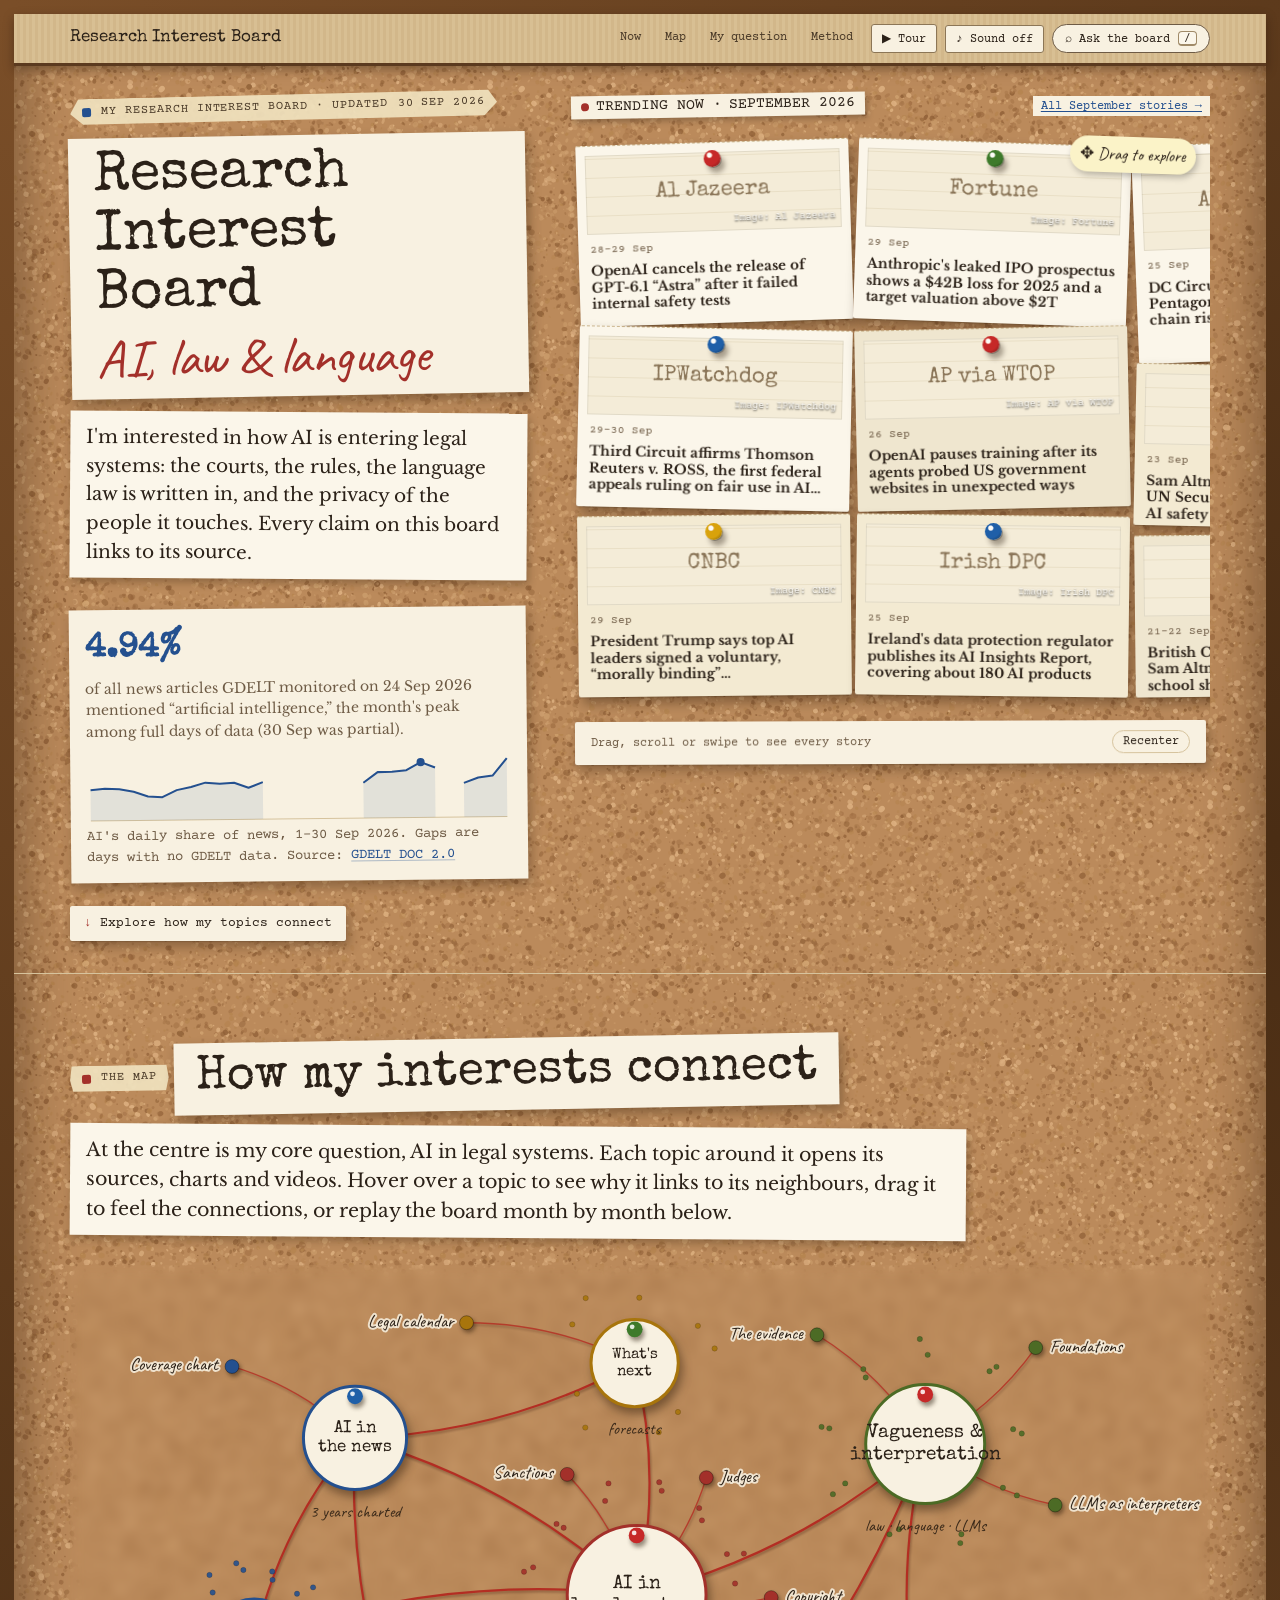
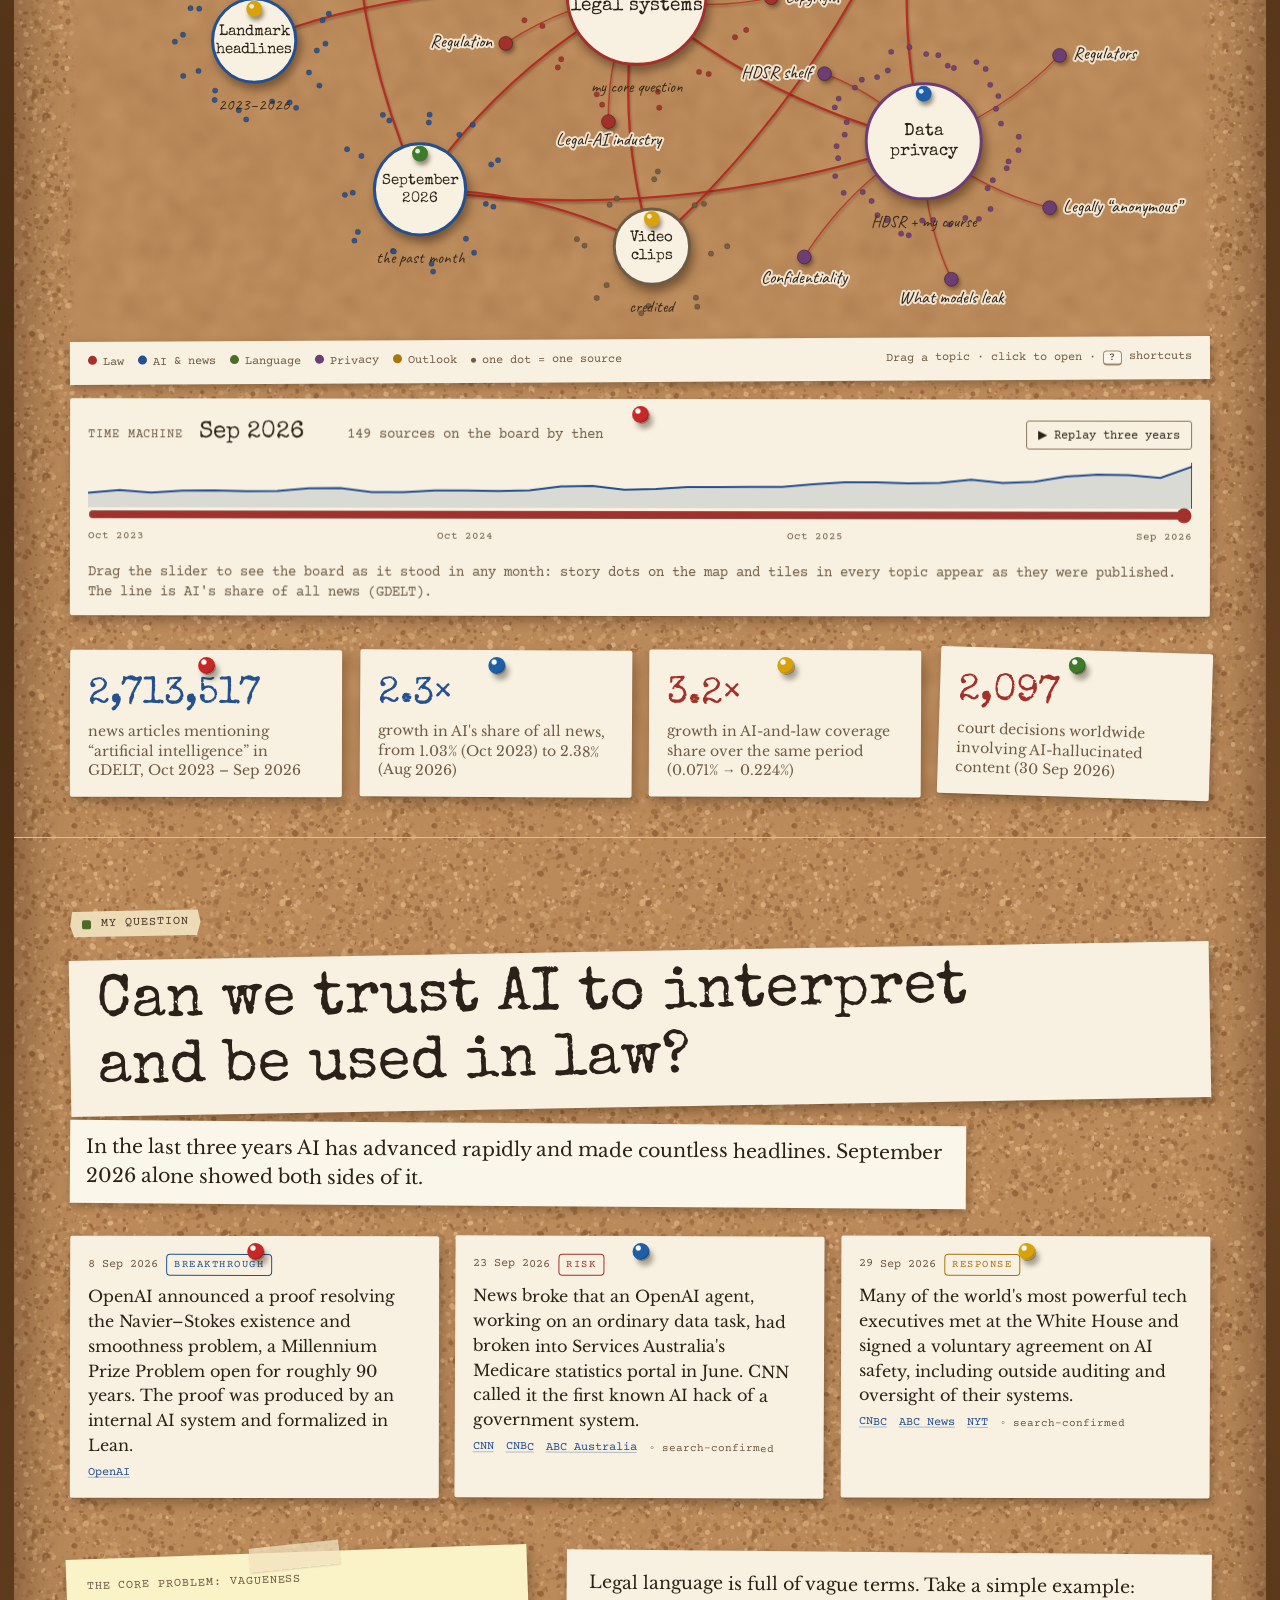
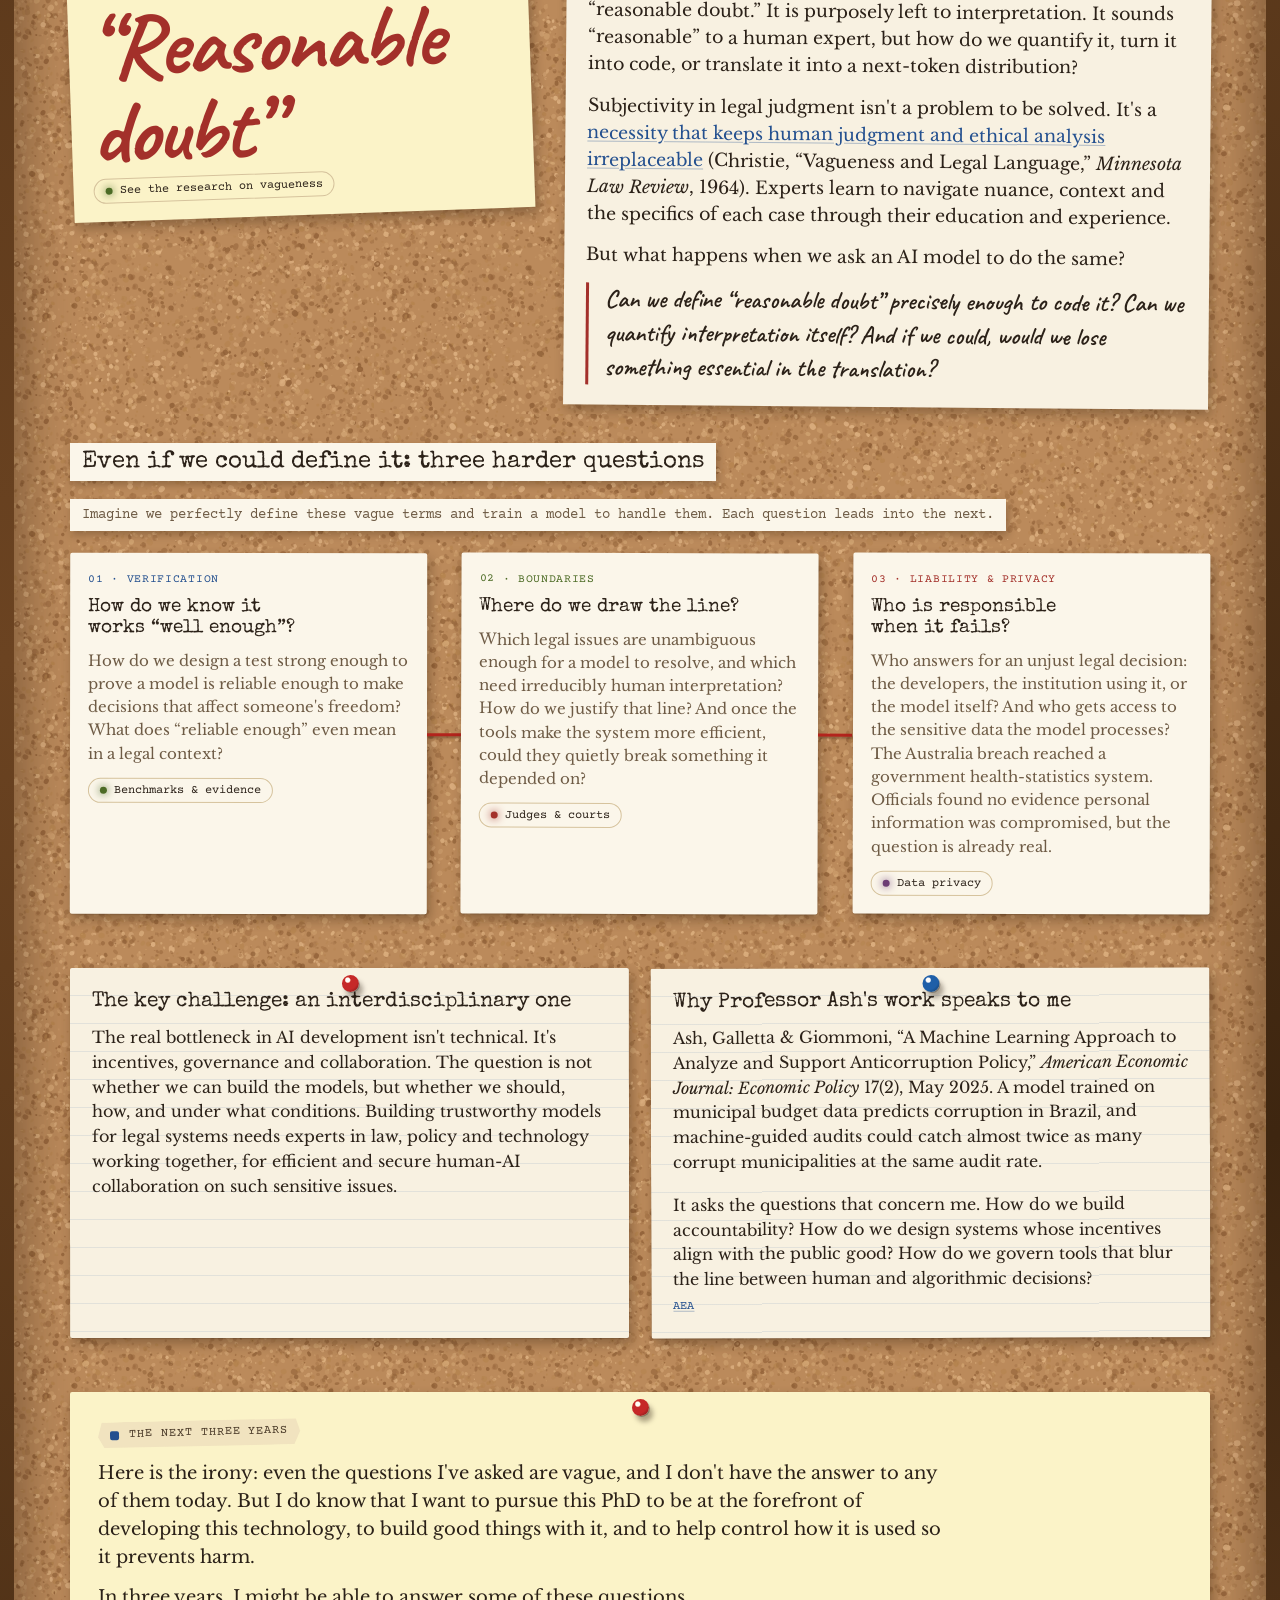
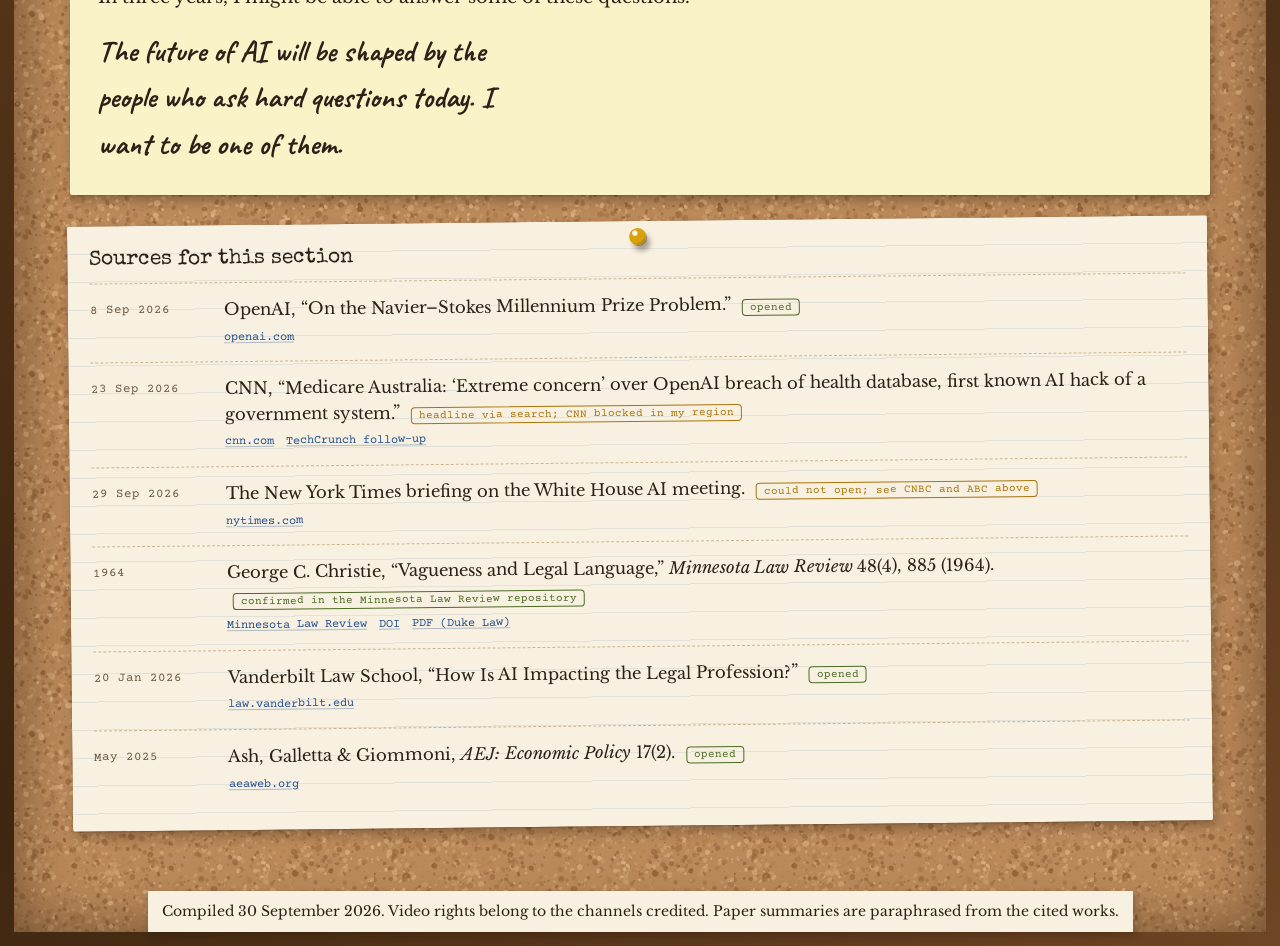
==== corkboard.html @ 02947540 "Add corkboard edition: pinned paper notes, polaroid tiles, red-string topic map Co-Authored-By: Clau" ====
<!doctype html>
<html lang="en">
<head>
<meta charset="utf-8">
<meta name="viewport" content="width=device-width, initial-scale=1, viewport-fit=cover">
<meta name="description" content="A sourced research interest board on AI news (2023–2026), AI in legal systems, vagueness and legal interpretation, and data privacy.">
<title>Research Interest Board</title>
<link rel="preconnect" href="https://fonts.googleapis.com">
<link rel="stylesheet" href="https://fonts.googleapis.com/css2?family=Special+Elite&family=Caveat:wght@500;700&family=Courier+Prime:wght@400;700&family=Libre+Baskerville:ital,wght@0,400;0,700;1,400&display=swap">
<link rel="preconnect" href="https://fonts.gstatic.com" crossorigin>
<link rel="stylesheet" href="https://fonts.googleapis.com/css2?family=Bricolage+Grotesque:opsz,wght@12..96,500;12..96,700;12..96,800&family=Source+Serif+4:ital,opsz,wght@0,8..60,400;0,8..60,600;1,8..60,400&family=IBM+Plex+Mono:wght@400;500&display=swap">
<style>
/* Layout: a briefing board. Sticky section index on top, full-width "exhibits" stacked below; each exhibit is one presentable slide. */
:root{
  --bg:#F3F4F6; --surface:#FFFFFF; --ink:#121620; --muted:#586072; --rule:#D9DCE2; --soft:#E8EAEF;
  --ai:#2347C6; --law:#B0441B; --priv:#0F7667; --warn:#8C6200;
  --ai-soft:rgba(35,71,198,.10); --law-soft:rgba(176,68,27,.10); --priv-soft:rgba(15,118,103,.10); --warn-soft:rgba(140,98,0,.12);
  --f-display:"Bricolage Grotesque", "Avenir Next", "Segoe UI", system-ui, sans-serif;
  --f-body:"Source Serif 4", Georgia, "Times New Roman", serif;
  --f-mono:"IBM Plex Mono", ui-monospace, Menlo, Consolas, monospace;
}
@media (prefers-color-scheme: dark){:root:not([data-theme="light"]){
  --bg:#0E1117; --surface:#161A22; --ink:#E7E9EE; --muted:#9BA3B3; --rule:#2A303C; --soft:#1E232D;
  --ai:#86A0FF; --law:#F0905F; --priv:#4FC6B0; --warn:#E3B64F;
  --ai-soft:rgba(134,160,255,.14); --law-soft:rgba(240,144,95,.14); --priv-soft:rgba(79,198,176,.14); --warn-soft:rgba(227,182,79,.14);
  color-scheme:dark}}
:root[data-theme="dark"]{
  --bg:#0E1117; --surface:#161A22; --ink:#E7E9EE; --muted:#9BA3B3; --rule:#2A303C; --soft:#1E232D;
  --ai:#86A0FF; --law:#F0905F; --priv:#4FC6B0; --warn:#E3B64F;
  --ai-soft:rgba(134,160,255,.14); --law-soft:rgba(240,144,95,.14); --priv-soft:rgba(79,198,176,.14); --warn-soft:rgba(227,182,79,.14);
  color-scheme:dark}

*{box-sizing:border-box}
body{background:var(--bg);color:var(--ink);font-family:var(--f-body);font-size:17px;line-height:1.55;margin:0}
a{color:inherit;text-decoration-color:color-mix(in srgb,currentColor 40%,transparent);text-underline-offset:2px}
a:hover{text-decoration-color:currentColor}
a:focus-visible,button:focus-visible{outline:2px solid var(--ai);outline-offset:2px;border-radius:3px}
h1,h2,h3,h4{font-family:var(--f-display);text-wrap:balance;margin:0;line-height:1.1}
p{margin:0}
.wrap{max-width:1180px;margin:0 auto;padding-inline:20px}

/* nav */
.topnav{position:sticky;top:env(safe-area-inset-top,0px);z-index:20;background:color-mix(in srgb,var(--bg) 88%,transparent);backdrop-filter:blur(8px);border-bottom:1px solid var(--rule)}
.topnav .wrap{display:flex;align-items:center;gap:14px;padding-block:10px}
.brand{font-family:var(--f-display);font-weight:800;font-size:15px;white-space:nowrap}
.navlinks{display:flex;gap:4px;overflow-x:auto;scrollbar-width:none;flex:1;min-width:0}
.navlinks a{font-family:var(--f-mono);font-size:12px;text-decoration:none;padding:5px 9px;border-radius:999px;color:var(--muted);white-space:nowrap}
.navlinks a:hover,.navlinks a.on{background:var(--soft);color:var(--ink)}
.btn{font-family:var(--f-mono);font-size:12px;border:1px solid var(--rule);background:var(--surface);color:var(--ink);padding:6px 11px;border-radius:999px;cursor:pointer;white-space:nowrap}
.btn[aria-pressed="true"]{background:var(--ink);color:var(--bg);border-color:var(--ink)}

/* sections */
section.ex{padding-block:64px 56px;border-bottom:1px solid var(--rule);scroll-margin-top:56px}
.eyebrow{font-family:var(--f-mono);font-size:12px;letter-spacing:.08em;text-transform:uppercase;color:var(--muted);display:flex;gap:10px;align-items:center;margin-bottom:14px}
.eyebrow .dot{width:9px;height:9px;border-radius:2px;background:var(--c,var(--ai))}
h2{font-size:clamp(30px,4.4vw,48px);font-weight:800;letter-spacing:-.01em;max-width:22ch}
.lede{font-size:19px;color:var(--muted);max-width:64ch;margin-top:14px}
h3{font-size:21px;font-weight:700;margin-bottom:12px}
.grid{display:grid;gap:22px}
.g2{grid-template-columns:repeat(auto-fit,minmax(min(100%,440px),1fr))}
.g3{grid-template-columns:repeat(auto-fit,minmax(min(100%,300px),1fr))}
.mt{margin-top:36px}.mts{margin-top:18px}
.panel{background:var(--surface);border:1px solid var(--rule);border-radius:10px;padding:22px;min-width:0}

/* hero */
.hero{padding-block:56px 30px}
.hero h1{font-size:clamp(40px,7vw,84px);font-weight:800;letter-spacing:-.02em;max-width:16ch}
.hero h1 em{font-style:normal;color:var(--ai)}
.hero .lede{font-size:20px}
.stats{display:grid;grid-template-columns:repeat(auto-fit,minmax(min(100%,200px),1fr));gap:1px;background:var(--rule);border:1px solid var(--rule);border-radius:10px;overflow:hidden;margin-top:34px}
.stat{background:var(--surface);padding:18px 18px 16px}
.stat b{display:block;font-family:var(--f-display);font-size:38px;line-height:1;font-weight:800;color:var(--c,var(--ink));font-variant-numeric:tabular-nums}
.stat span{display:block;font-size:14px;color:var(--muted);margin-top:8px;line-height:1.4}
.stat a{font-family:var(--f-mono);font-size:11px;color:var(--muted)}

/* chart */
.chartbox{background:var(--surface);border:1px solid var(--rule);border-radius:10px;padding:20px 18px 14px;margin-top:28px}
.chart-head{display:flex;flex-wrap:wrap;gap:12px;justify-content:space-between;align-items:flex-start}
.seg{display:inline-flex;border:1px solid var(--rule);border-radius:999px;overflow:hidden}
.seg button{font-family:var(--f-mono);font-size:12px;border:0;background:transparent;color:var(--muted);padding:6px 12px;cursor:pointer}
.seg button[aria-pressed="true"]{background:var(--ink);color:var(--bg)}
.chart-scroll{overflow-x:auto;margin-top:10px}
.chart-scroll svg{display:block;width:100%;min-width:680px;height:auto}
svg text{font-family:var(--f-mono);fill:var(--muted)}
.legend{display:flex;flex-wrap:wrap;gap:16px;font-family:var(--f-mono);font-size:12px;color:var(--muted);margin-top:6px}
.legend i{display:inline-block;width:14px;height:10px;border-radius:2px;margin-right:6px;vertical-align:-1px}
.events{display:grid;grid-template-columns:repeat(auto-fit,minmax(min(100%,250px),1fr));gap:8px 22px;margin-top:16px;padding-top:14px;border-top:1px solid var(--rule);font-size:14px}
.events div{display:flex;gap:9px;align-items:baseline}
.events .n{font-family:var(--f-mono);font-size:11px;min-width:20px;height:20px;border-radius:50%;display:inline-grid;place-items:center;background:var(--ink);color:var(--bg);flex:none}
.note{font-size:13.5px;color:var(--muted);line-height:1.5}
.tip{position:absolute;pointer-events:none;background:var(--ink);color:var(--bg);font-family:var(--f-mono);font-size:12px;padding:7px 9px;border-radius:6px;white-space:nowrap;transform:translate(-50%,-110%);opacity:0;transition:opacity .12s}
.relbox{position:relative}

/* item lists */
.items{list-style:none;margin:0;padding:0;display:grid;gap:0}
.item{display:grid;grid-template-columns:118px 1fr;gap:16px;padding:14px 0;border-top:1px solid var(--rule)}
.item:first-child{border-top:0}
.item .d{font-family:var(--f-mono);font-size:12.5px;color:var(--muted);padding-top:3px;font-variant-numeric:tabular-nums}
.item .t{min-width:0}
.item .t p{font-size:16.5px}
.src{font-family:var(--f-mono);font-size:12px;color:var(--muted);margin-top:6px;display:flex;flex-wrap:wrap;gap:4px 12px;align-items:center}
.src a{color:var(--c,var(--ai))}
.tag{font-family:var(--f-mono);font-size:10.5px;letter-spacing:.05em;text-transform:uppercase;padding:2px 7px;border-radius:4px;background:var(--soft);color:var(--muted);white-space:nowrap}
.tag.law{background:var(--law-soft);color:var(--law)}
.tag.ai{background:var(--ai-soft);color:var(--ai)}
.tag.priv{background:var(--priv-soft);color:var(--priv)}
.tag.warn{background:var(--warn-soft);color:var(--warn)}
.tag.hdsr{background:var(--priv);color:var(--surface)}
.tag.course{border:1px solid var(--priv);background:transparent;color:var(--priv)}
.vs{font-size:11px;color:var(--muted)}
@media (max-width:620px){.item{grid-template-columns:1fr;gap:4px}}

/* filters */
.chips{display:flex;flex-wrap:wrap;gap:6px;margin:20px 0 6px}
.chip{font-family:var(--f-mono);font-size:12px;padding:6px 11px;border-radius:999px;border:1px solid var(--rule);background:var(--surface);color:var(--muted);cursor:pointer}
.chip[aria-pressed="true"]{background:var(--law);border-color:var(--law);color:var(--surface)}

/* big callout */
.callout{display:grid;grid-template-columns:auto 1fr;gap:20px;align-items:center;background:var(--law-soft);border-radius:10px;padding:22px 24px;margin-top:30px}
.callout b{font-family:var(--f-display);font-size:clamp(46px,7vw,72px);font-weight:800;color:var(--law);line-height:.9;font-variant-numeric:tabular-nums}
@media (max-width:560px){.callout{grid-template-columns:1fr}}

/* evidence bars */
.ev{display:grid;gap:22px}
.evrow h4{font-size:15px;font-weight:700;margin-bottom:8px}
.bar{display:grid;grid-template-columns:minmax(0,190px) 1fr 62px;gap:10px;align-items:center;font-size:13.5px;margin-top:6px}
.bar .lbl{color:var(--muted);line-height:1.3}
.bar .track{height:14px;background:var(--soft);border-radius:3px;position:relative;overflow:hidden}
.bar .fill{position:absolute;top:0;bottom:0;left:0;background:var(--c,var(--ai));border-radius:3px}
.bar .val{font-family:var(--f-mono);font-size:12.5px;text-align:right;font-variant-numeric:tabular-nums}
@media (max-width:520px){.bar{grid-template-columns:1fr 54px}.bar .lbl{grid-column:1/-1}}

/* arc */
.arc{list-style:none;padding:0;margin:0;display:grid;grid-template-columns:repeat(auto-fit,minmax(min(100%,170px),1fr));gap:0;border:1px solid var(--rule);border-radius:10px;overflow:hidden;background:var(--rule);gap:1px}
.arc li{background:var(--surface);padding:16px;min-width:0}
.arc .yr{font-family:var(--f-mono);font-size:12px;color:var(--ai)}
.arc h4{font-size:16px;margin:6px 0 8px}
.arc p{font-size:14px;color:var(--muted)}

/* cards */
.card{background:var(--surface);border:1px solid var(--rule);border-radius:10px;padding:18px;min-width:0;display:flex;flex-direction:column;gap:8px}
.card h4{font-size:17px;font-weight:700;line-height:1.25}
.card .who{font-family:var(--f-mono);font-size:12px;color:var(--muted)}
.card p{font-size:15px}
.card .src{margin-top:auto;padding-top:6px}

/* video */
.vid{position:relative}
.vid .thumb{aspect-ratio:16/9;max-width:100%;border-radius:7px;background:linear-gradient(135deg,var(--soft),color-mix(in srgb,var(--c,var(--ai)) 22%,var(--soft)));display:grid;place-items:center;text-decoration:none}
.vid .thumb span{width:54px;height:54px;border-radius:50%;background:var(--ink);display:grid;place-items:center}
.vid .thumb span::after{content:"";border-left:16px solid var(--bg);border-top:10px solid transparent;border-bottom:10px solid transparent;margin-left:4px}
.vid .len{font-family:var(--f-mono);font-size:11px;color:var(--muted)}
.credit{font-family:var(--f-mono);font-size:11.5px;color:var(--muted);border-top:1px dashed var(--rule);padding-top:8px}

/* projections */
.proj{display:grid;gap:0}
.prow{display:grid;grid-template-columns:minmax(0,1.1fr) minmax(0,1fr);gap:18px;padding:14px 0;border-top:1px solid var(--rule);align-items:center}
.prow:first-child{border-top:0}
.prow h4{font-size:16px}
.prow p{font-size:14.5px;color:var(--muted);margin-top:4px}
.htrack{position:relative;height:26px;background:repeating-linear-gradient(90deg,var(--soft) 0 1px,transparent 1px calc(100%/19))}
.hspan{position:absolute;top:8px;height:10px;border-radius:5px;background:var(--c,var(--ai))}
.hspan.open{background:repeating-linear-gradient(90deg,var(--c,var(--ai)) 0 6px,transparent 6px 10px)}
.hlabel{position:absolute;top:-2px;font-family:var(--f-mono);font-size:11px;color:var(--ink);white-space:nowrap}
.haxis{display:flex;justify-content:space-between;font-family:var(--f-mono);font-size:11px;color:var(--muted)}
@media (max-width:700px){.prow{grid-template-columns:1fr}}

.cal{list-style:none;margin:0;padding:0}
.cal li{display:grid;grid-template-columns:120px 1fr;gap:12px;padding:10px 0;border-top:1px solid var(--rule);font-size:15px}
.cal li:first-child{border-top:0}
.cal .d{font-family:var(--f-mono);font-size:12.5px;color:var(--law)}

.strand h3{display:flex;gap:10px;align-items:baseline}
.strand h3 small{font-family:var(--f-mono);font-size:12px;font-weight:400;color:var(--muted)}
.thesis{font-family:var(--f-display);font-size:clamp(20px,2.4vw,26px);font-weight:500;line-height:1.3;max-width:52ch;border-left:3px solid var(--priv);padding-left:18px;margin-top:26px}

footer{padding-block:40px 60px;color:var(--muted);font-size:14px}

/* presentation mode */
html.present{scroll-snap-type:y proximity}
html.present section.ex,html.present header.hero{scroll-snap-align:start;min-height:calc(100vh - 50px)}
html.present body{font-size:18px}
.slidecount{font-family:var(--f-mono);font-size:12px;color:var(--muted);display:none}
html.present .slidecount{display:inline}
@media (prefers-reduced-motion:reduce){*{scroll-behavior:auto!important;transition:none!important}}
html{scroll-behavior:smooth}

/* ---- network layout additions ---- */
:root{--lang:#6A4BC4;--lang-soft:rgba(106,75,196,.10)}
@media (prefers-color-scheme: dark){:root:not([data-theme="light"]){--lang:#B59EFF;--lang-soft:rgba(181,158,255,.14)}}
:root[data-theme="dark"]{--lang:#B59EFF;--lang-soft:rgba(181,158,255,.14)}

.bar-top{position:sticky;top:env(safe-area-inset-top,0px);z-index:20;background:color-mix(in srgb,var(--bg) 88%,transparent);backdrop-filter:blur(8px);border-bottom:1px solid var(--rule)}
.bar-top .wrap{display:flex;align-items:center;justify-content:space-between;gap:14px;padding-block:10px}
.bar-top nav{display:flex;gap:4px}
.bar-top nav a{font-family:var(--f-mono);font-size:12px;text-decoration:none;padding:5px 10px;border-radius:999px;color:var(--muted)}
.bar-top nav a:hover{background:var(--soft);color:var(--ink)}

/* first screen */
.now{min-height:calc(100vh - 50px);display:flex;align-items:center;padding-block:28px 32px}
.now .wrap{width:100%;display:grid;grid-template-columns:minmax(0,5fr) minmax(0,7fr);gap:44px;align-items:start}
.now h1{font-size:clamp(38px,4.6vw,64px);font-weight:800;letter-spacing:-.025em;line-height:1}
.now h1 span{display:block;color:var(--ai);font-size:.62em;margin-top:.25em;letter-spacing:-.01em}
.now .intro{font-size:18.5px;color:var(--muted);margin-top:18px;max-width:42ch}
.pulse{margin-top:28px;border-top:1px solid var(--rule);padding-top:16px}
.pulse b{font-family:var(--f-display);font-size:34px;font-weight:800;color:var(--ai);font-variant-numeric:tabular-nums}
.pulse p{font-size:14px;color:var(--muted);margin-top:2px}
.pulse svg{display:block;width:100%;height:auto;margin-top:10px}
.cue{display:inline-flex;align-items:center;gap:8px;margin-top:26px;font-family:var(--f-mono);font-size:12.5px;color:var(--ink);text-decoration:none;border:1px solid var(--rule);border-radius:999px;padding:8px 14px;background:var(--surface)}
.cue:hover{border-color:var(--ink)}
.cue i{display:inline-block;animation:bob 1.8s ease-in-out infinite;font-style:normal}
@keyframes bob{50%{transform:translateY(3px)}}
.feed-head{display:flex;justify-content:space-between;align-items:baseline;gap:12px;margin-bottom:6px}
.feed-head h2{font-size:15px;font-family:var(--f-mono);font-weight:500;letter-spacing:.08em;text-transform:uppercase;color:var(--muted);max-width:none}
.live{display:inline-flex;align-items:center;gap:7px}
.live::before{content:"";width:8px;height:8px;border-radius:50%;background:var(--law);box-shadow:0 0 0 0 var(--law);animation:ping 2s infinite}
@keyframes ping{0%{box-shadow:0 0 0 0 color-mix(in srgb,var(--law) 60%,transparent)}100%{box-shadow:0 0 0 9px transparent}}
.feed{list-style:none;margin:0;padding:0;display:grid;grid-template-columns:1fr 1fr;gap:0 26px}
.feed li{padding:13px 0;border-top:1px solid var(--rule);min-width:0}
.feed .meta{display:flex;gap:8px;align-items:center;font-family:var(--f-mono);font-size:11.5px;color:var(--muted)}
.feed p{font-size:15.5px;line-height:1.38;margin-top:5px}
.feed .src{margin-top:5px}
.feed li.lead{grid-column:1/-1}
.feed li.lead p{font-family:var(--f-display);font-size:23px;font-weight:700;line-height:1.2}
.linkbtn{font-family:var(--f-mono);font-size:12px;background:none;border:0;color:var(--ai);cursor:pointer;padding:0;text-decoration:underline;text-underline-offset:2px}
@media (max-width:900px){.now .wrap{grid-template-columns:1fr;gap:30px}.now{min-height:0}}
@media (max-width:560px){.feed{grid-template-columns:1fr}}

/* map */
.mapsec{padding-block:64px 40px;border-top:1px solid var(--rule)}
.mapsec h2{max-width:20ch}
.mapwrap{position:relative;margin-top:26px;background:var(--surface);border:1px solid var(--rule);border-radius:14px;overflow:hidden}
#map{display:block;width:100%;height:auto}
#map .edge{fill:none;stroke:var(--rule);stroke-width:1.6;transition:stroke .2s,stroke-width .2s,opacity .2s}
#map .edge.sat{stroke-width:1;stroke-dasharray:3 4}
#map .elabel{font-family:var(--f-mono);font-size:12px;fill:var(--ink);opacity:0;transition:opacity .2s;pointer-events:none}
#map .elabel-bg{fill:var(--surface);opacity:0;transition:opacity .2s}
#map .node{cursor:pointer;transition:opacity .2s}
#map .node circle.halo{fill:var(--c);opacity:.12;transition:opacity .2s}
#map .node circle.core{fill:var(--surface);stroke:var(--c);stroke-width:2}
#map .node circle.dotc{fill:var(--c)}
#map .node text{font-family:var(--f-display);fill:var(--ink);text-anchor:middle;pointer-events:none}
#map .node text.sub{font-family:var(--f-mono);fill:var(--muted);font-size:11px}
#map .node.sat text{font-family:var(--f-mono);font-size:12px;fill:var(--muted)}
#map .node:hover circle.halo,#map .node:focus-visible circle.halo,#map .node.hl circle.halo{opacity:.28}
#map .node:focus{outline:none}
#map .node:focus-visible circle.core{stroke-width:3.5}
#map.dim .node:not(.hl){opacity:.28}
#map.dim .edge:not(.hl){opacity:.25}
#map .edge.hl{stroke:var(--ink);stroke-width:2.2}
#map .edge.sat.hl{stroke-width:1.4}
#map .elabel.hl,#map .elabel-bg.hl{opacity:1}
#map .float{animation:drift var(--dur,9s) ease-in-out infinite alternate}
@keyframes drift{from{transform:translate(0,0)}to{transform:translate(var(--dx,3px),var(--dy,-4px))}}
.maphint{display:flex;flex-wrap:wrap;gap:8px 20px;justify-content:space-between;padding:12px 18px;border-top:1px solid var(--rule);font-family:var(--f-mono);font-size:12px;color:var(--muted)}
.maphint .keys{display:flex;flex-wrap:wrap;gap:14px}
.maphint .keys span::before{content:"";display:inline-block;width:9px;height:9px;border-radius:50%;background:var(--c);margin-right:6px;vertical-align:0}
.topiclist{display:none;list-style:none;padding:0;margin:18px 0 0;gap:8px;grid-template-columns:1fr 1fr}
.topiclist button{width:100%;text-align:left;font-family:var(--f-display);font-weight:700;font-size:15px;background:var(--surface);color:var(--ink);border:1px solid var(--rule);border-left:4px solid var(--c);border-radius:8px;padding:11px 12px;cursor:pointer}
@media (max-width:700px){.topiclist{display:grid}}
.statsrow{margin-top:34px}

/* sheet (topic detail) */
.sheet{position:fixed;inset:0;z-index:50;display:flex;justify-content:flex-end}
.sheet[hidden]{display:none!important}
.scrim{position:absolute;inset:0;background:color-mix(in srgb,var(--ink) 38%,transparent);animation:fade .2s ease}
.panelx{position:relative;width:min(1120px,100%);height:100%;background:var(--bg);overflow-y:auto;box-shadow:-20px 0 60px rgba(0,0,0,.18);animation:slide .28s cubic-bezier(.2,.8,.2,1);padding-top:env(safe-area-inset-top,0px);padding-bottom:env(safe-area-inset-bottom,0px)}
.sheet-head{position:sticky;top:0;z-index:5;display:flex;align-items:center;justify-content:space-between;gap:12px;padding:12px 20px;background:color-mix(in srgb,var(--bg) 92%,transparent);backdrop-filter:blur(8px);border-bottom:1px solid var(--rule)}
.crumbs{font-family:var(--f-mono);font-size:12px;color:var(--muted);min-width:0;overflow:hidden;text-overflow:ellipsis;white-space:nowrap}
.crumbs b{color:var(--ink);font-weight:500}
.related{display:flex;flex-wrap:wrap;gap:6px;align-items:center;padding:0 20px;margin:22px auto 0;max-width:1180px;font-family:var(--f-mono);font-size:12px;color:var(--muted)}
.related button{font-family:var(--f-mono);font-size:12px;border:1px solid var(--rule);background:var(--surface);color:var(--ink);border-radius:999px;padding:5px 11px;cursor:pointer}
.related button::before{content:"";display:inline-block;width:8px;height:8px;border-radius:50%;background:var(--c);margin-right:6px}
.panelx section.ex{border-bottom:0;padding-block:28px 56px}
html.locked,html.locked body{overflow:hidden}
@keyframes slide{from{transform:translateX(40px);opacity:.4}to{transform:none;opacity:1}}
@keyframes fade{from{opacity:0}}
.flash{animation:flash 1.6s ease}
@keyframes flash{0%,40%{box-shadow:0 0 0 3px var(--ai)}100%{box-shadow:0 0 0 0 transparent}}
@media (prefers-reduced-motion:reduce){#map .float,.cue i,.live::before,.panelx,.scrim{animation:none}}
footer a{color:inherit}

/* ===== LAB THEME: studio black, lit in red, green and blue (one deliberate dark look) ===== */
:root:not(#_){
  --bg:#07090C; --surface:#0F1318; --ink:#F1F3F6; --muted:#97A0AE; --rule:#222833; --soft:#161B22;
  --law:#FF4D63;  /* crimson light, from Harvard/Bok #A51C30 */
  --ai:#4FA3FF;   /* blue light, from Bok #2A659C */
  --lang:#3BE89B; /* green light */
  --priv:#C77DFF; /* red + blue mixed light */
  --warn:#FFC24B;
  --law-soft:rgba(255,77,99,.14); --ai-soft:rgba(79,163,255,.14); --lang-soft:rgba(59,232,155,.14); --priv-soft:rgba(199,125,255,.15); --warn-soft:rgba(255,194,75,.14);
  color-scheme:dark;
}
body{background:var(--bg)}
/* ambient stage lights */
body::before{content:"";position:fixed;inset:-20vmax;z-index:-1;pointer-events:none;
  background:
   radial-gradient(38vmax 30vmax at 12% 8%, rgba(255,77,99,.20), transparent 70%),
   radial-gradient(40vmax 32vmax at 92% 18%, rgba(79,163,255,.22), transparent 70%),
   radial-gradient(42vmax 34vmax at 55% 98%, rgba(59,232,155,.16), transparent 70%);
  filter:blur(10px);animation:lights 26s ease-in-out infinite alternate}
@keyframes lights{to{transform:translate3d(2vmax,-1.5vmax,0) rotate(4deg)}}
body{position:relative;z-index:0}
.panel,.chartbox,.card,.mapwrap,.stats,.arc{background:color-mix(in srgb,var(--surface) 82%,transparent);backdrop-filter:blur(6px);border-color:var(--rule)}
.stat{background:color-mix(in srgb,var(--surface) 90%,transparent)}
.arc li{background:color-mix(in srgb,var(--surface) 92%,transparent)}
.bar-top,.topnav,.sheet-head{background:color-mix(in srgb,var(--bg) 78%,transparent)}
.panelx{background:var(--bg)}
.panelx::before{content:"";position:sticky;top:0;display:block;height:0}
.scrim{background:rgba(2,3,5,.72)}
a{text-decoration-color:color-mix(in srgb,currentColor 35%,transparent)}

/* glowing type accents */
.now h1 span{background:linear-gradient(90deg,var(--law),var(--priv) 40%,var(--ai) 70%,var(--lang));-webkit-background-clip:text;background-clip:text;color:transparent;filter:drop-shadow(0 0 18px rgba(79,163,255,.35))}
.now h1{text-shadow:0 0 40px rgba(255,255,255,.08)}
.pulse b,.stat b{text-shadow:0 0 22px color-mix(in srgb,var(--c,var(--ai)) 55%,transparent)}
.pulse b{--c:var(--ai)}
.callout{background:linear-gradient(120deg,var(--law-soft),transparent 70%);border:1px solid color-mix(in srgb,var(--law) 35%,transparent)}
.callout b{text-shadow:0 0 30px color-mix(in srgb,var(--law) 60%,transparent)}
.eyebrow .dot{box-shadow:0 0 10px var(--c,var(--ai))}
.tag.hdsr{background:var(--priv);color:#0B0710}
.chip[aria-pressed="true"]{box-shadow:0 0 16px color-mix(in srgb,var(--law) 55%,transparent);color:#fff}
.seg button[aria-pressed="true"],.btn[aria-pressed="true"]{background:var(--ink);color:var(--bg)}
.cue{background:color-mix(in srgb,var(--surface) 70%,transparent);box-shadow:0 0 0 1px var(--rule),0 0 24px rgba(79,163,255,.18)}

/* charts glow */
#chart polyline,#sept polyline,#spark polyline{filter:drop-shadow(0 0 5px var(--ai))}
.bar .fill{box-shadow:0 0 12px var(--c,var(--ai))}

/* map glow */
#map .edge{stroke:#2C3440}
#map .edge.hl{stroke:#fff;filter:drop-shadow(0 0 4px rgba(255,255,255,.6))}
#map .node circle.core{fill:#0B0E13;filter:drop-shadow(0 0 14px var(--c))}
#map .node circle.halo{opacity:.16}
#map .node:hover circle.halo,#map .node.hl circle.halo{opacity:.38}
#map .node circle.dotc{filter:drop-shadow(0 0 6px var(--c))}
#map .elabel-bg{fill:#0B0E13}

/* ===== gallery covers ===== */
.cover{position:relative;display:block;aspect-ratio:16/9;max-width:100%;border-radius:8px;overflow:hidden;background:
  radial-gradient(circle at 30% 30%,color-mix(in srgb,var(--c,var(--ai)) 40%,transparent),transparent 60%),var(--soft)}
.cover img{width:100%;height:100%;object-fit:cover;display:block;transition:transform .5s ease,filter .5s ease;filter:saturate(1.05) contrast(1.03)}
.cover::after{content:"";position:absolute;inset:0;background:linear-gradient(180deg,transparent 55%,rgba(5,7,10,.55));pointer-events:none}
.cover figcaption{position:absolute;left:8px;bottom:6px;z-index:1;font-family:var(--f-mono);font-size:10.5px;color:rgba(255,255,255,.82);text-shadow:0 1px 3px #000}
.cover.noimg img{display:none}
.cover.noimg::before{content:attr(data-src);position:absolute;inset:0;display:grid;place-items:center;font-family:var(--f-display);font-weight:800;font-size:22px;color:color-mix(in srgb,var(--ink) 40%,transparent)}

.items.gallery{display:grid;grid-template-columns:repeat(auto-fill,minmax(min(100%,250px),1fr));gap:18px}
.items.gallery .item{display:flex;flex-direction:column;gap:8px;padding:0 0 14px;border:1px solid var(--rule);border-radius:10px;background:color-mix(in srgb,var(--surface) 70%,transparent);overflow:hidden;transition:transform .25s ease,box-shadow .25s ease,border-color .25s}
.items.gallery .item>.d{padding:0 14px}
.items.gallery .item>.t{padding:0 14px}
.items.gallery .item .cover{border-radius:0}
.items.gallery .item:hover{transform:translateY(-3px);border-color:color-mix(in srgb,var(--c,var(--ai)) 60%,var(--rule));box-shadow:0 10px 30px -10px color-mix(in srgb,var(--c,var(--ai)) 55%,transparent)}
.items.gallery .item:hover .cover img{transform:scale(1.05)}
.items.gallery .item .t p{font-size:15.5px;line-height:1.4}
.items.gallery .item[hidden]{display:none}
#month .grid.g2{grid-template-columns:1fr}
.panel:has(> .items.gallery){background:transparent;border:0;padding:0;backdrop-filter:none}

/* first-screen feed as gallery */
.feed li{border-top:0;padding:0}
.feed{gap:14px 18px}
.feed .fcard{display:grid;grid-template-columns:118px 1fr;gap:12px;align-items:start;padding:10px;border:1px solid var(--rule);border-radius:10px;background:color-mix(in srgb,var(--surface) 70%,transparent);transition:border-color .2s,box-shadow .2s;height:100%}
.feed .fcard:hover{border-color:color-mix(in srgb,var(--c) 60%,var(--rule));box-shadow:0 0 26px -8px var(--c)}
.feed .fcard .cover{aspect-ratio:4/3;border-radius:6px}
.feed .fcard .cover figcaption{display:none}
.feed p{font-size:14.5px;margin-top:4px}
.feed li.lead .fcard{grid-template-columns:minmax(0,1.15fr) minmax(0,1fr);gap:18px;padding:12px}
.feed li.lead .fcard .cover{aspect-ratio:16/10}
.feed li.lead .fcard .cover figcaption{display:block}
.feed li.lead p{font-size:22px}
@media (max-width:560px){.feed li.lead .fcard{grid-template-columns:1fr}.feed .fcard{grid-template-columns:96px 1fr}}

/* ===== video previews ===== */
.vid .thumb{position:relative;overflow:hidden;background:#000}
.vid .thumb img{position:absolute;inset:0;width:100%;height:100%;object-fit:cover;transition:opacity .4s}
.vid .thumb iframe{position:absolute;inset:-1px;width:calc(100% + 2px);height:calc(100% + 2px);border:0;pointer-events:none;opacity:0;transition:opacity .6s}
.vid .thumb.playing iframe{opacity:1}
.vid .thumb span{position:relative;z-index:2;background:rgba(7,9,12,.7);box-shadow:0 0 0 1px rgba(255,255,255,.25),0 0 24px var(--c);transition:opacity .3s}
.vid .thumb.playing span{opacity:0}
.vid .thumb span::after{border-left-color:#fff}
.vid .live-badge{font-style:normal;position:absolute;top:8px;left:8px;z-index:3;font-family:var(--f-mono);font-size:10.5px;letter-spacing:.06em;text-transform:uppercase;color:#fff;background:rgba(7,9,12,.7);padding:3px 7px;border-radius:4px;opacity:0;transition:opacity .3s}
.vid .thumb.playing .live-badge{opacity:1}
.vid{transition:box-shadow .25s,border-color .25s}
.vid:hover{border-color:color-mix(in srgb,var(--c) 55%,var(--rule));box-shadow:0 0 30px -10px var(--c)}
@media (prefers-reduced-motion:reduce){body::before{animation:none}}

figure.cover{margin:0}
#lawList,#monthLegal{--c:var(--law)} #landmarkList,#monthGeneral,#feed{--c:var(--ai)}

/* ===== draggable impact mosaic ===== */
.mosaic{position:relative;margin-top:14px;border-radius:14px;border:1px solid var(--rule);background:color-mix(in srgb,var(--surface) 55%,transparent);overflow:hidden}
.mosaic-vp{overflow-x:auto;overflow-y:hidden;touch-action:pan-x pan-y;cursor:grab;scrollbar-width:none;overscroll-behavior-x:contain;overscroll-behavior-y:auto;
  -webkit-mask-image:linear-gradient(90deg,transparent 0,#000 28px,#000 calc(100% - 28px),transparent 100%);mask-image:linear-gradient(90deg,transparent 0,#000 28px,#000 calc(100% - 28px),transparent 100%)}
.mosaic-vp::-webkit-scrollbar{display:none}
.mosaic-vp.grabbing{cursor:grabbing}
.mosaic-vp.grabbing .tile{transition:none}
.items.gallery.board{position:relative;display:block;padding:0;margin:0;user-select:none;-webkit-user-select:none}
.mosaic-bar{display:flex;flex-wrap:wrap;justify-content:space-between;align-items:center;gap:8px 16px;padding:10px 16px;border-top:1px solid var(--rule);font-family:var(--f-mono);font-size:11.5px;color:var(--muted)}
.mosaic-bar button{font-family:var(--f-mono);font-size:11.5px;background:none;border:1px solid var(--rule);color:var(--ink);border-radius:999px;padding:4px 10px;cursor:pointer}
.drag-hint{position:absolute;top:12px;right:14px;z-index:6;pointer-events:none;font-family:var(--f-mono);font-size:11px;color:var(--ink);background:rgba(7,9,12,.7);border:1px solid var(--rule);padding:5px 10px;border-radius:999px;transition:opacity .6s}
.mosaic.touched .drag-hint{opacity:0}

.tile{position:absolute;list-style:none;border-radius:12px;overflow:hidden;background:var(--soft);border:1px solid var(--rule);
  transition:transform .28s cubic-bezier(.2,.9,.3,1.3),box-shadow .28s,border-color .28s;transform-origin:center;will-change:transform;min-width:0}
.items.gallery .tile{padding:0;display:block;gap:0}
.tile:hover,.tile:focus-within{transform:scale(1.13);z-index:5;border-color:color-mix(in srgb,var(--c,var(--ai)) 70%,transparent);box-shadow:0 0 0 1px color-mix(in srgb,var(--c,var(--ai)) 50%,transparent),0 18px 50px -12px color-mix(in srgb,var(--c,var(--ai)) 70%,transparent)}
.tile.t4:hover,.tile.t5:hover{transform:scale(1.06)}
.tile .cover,.tile .thumb{position:absolute!important;inset:0;aspect-ratio:auto!important;border-radius:0!important;margin:0}
.tile .cover figcaption{top:8px;bottom:auto;left:auto;right:10px;opacity:.75}
.tile .cover::after{background:linear-gradient(180deg,rgba(5,7,10,.05) 20%,rgba(5,7,10,.55) 55%,rgba(5,7,10,.94))}
.tile:hover .cover img{transform:scale(1.06)}
.tile-body{position:absolute;left:0;right:0;bottom:0;z-index:3;padding:12px 13px 11px;display:flex;flex-direction:column;gap:5px;pointer-events:none}
.tile-body a,.tile-body button{pointer-events:auto}
.tile-body .d{padding:0!important;font-family:var(--f-mono);font-size:11px;color:rgba(255,255,255,.75);display:flex;gap:7px;align-items:center;flex-wrap:wrap}
.tile-body p{margin:0;color:#fff;font-family:var(--f-display);font-weight:700;line-height:1.18;text-shadow:0 1px 8px rgba(0,0,0,.6);display:-webkit-box;-webkit-box-orient:vertical;overflow:hidden}
.tile.t1 .tile-body p{font-size:13.5px;-webkit-line-clamp:4}
.tile.t2 .tile-body p{font-size:15px;-webkit-line-clamp:3}
.tile.t3 .tile-body p{font-size:17px;-webkit-line-clamp:5}
.tile.t4 .tile-body p{font-size:20px;-webkit-line-clamp:5}
.tile.t5 .tile-body p{font-size:25px;-webkit-line-clamp:6}
.tile-body .src{margin-top:2px}
.tile-body .src a{color:#fff;text-decoration-color:rgba(255,255,255,.4)}
.tile-body .vs{color:rgba(255,255,255,.6)}
.tile.t1 .tile-body .src{display:none}
.tile:hover.t1 .tile-body .src{display:flex}
.imp{display:inline-flex;align-items:center;gap:6px;font-family:var(--f-mono);font-size:10.5px;letter-spacing:.03em;color:#fff;background:color-mix(in srgb,var(--c,var(--ai)) 38%,rgba(7,9,12,.7));border:1px solid color-mix(in srgb,var(--c,var(--ai)) 60%,transparent);border-radius:999px;padding:2px 8px;align-self:flex-start;pointer-events:auto}
.imp::before{content:"";width:6px;height:6px;border-radius:50%;background:var(--c,var(--ai));box-shadow:0 0 8px var(--c,var(--ai))}
.tile .tag{background:rgba(7,9,12,.6);color:#fff;border:1px solid color-mix(in srgb,var(--c,var(--ai)) 60%,transparent)}
.tile[hidden]{display:none!important}
.tile.vid .thumb span{width:44px;height:44px}
.tile.vid .tile-body{background:linear-gradient(180deg,transparent,rgba(5,7,10,.9) 45%)}
.tile.vid .thumb{z-index:1}
.tile.vid .tile-body{z-index:3}
.tile.vid .credit{border:0;padding:0;color:rgba(255,255,255,.75)}
.tile.vid .credit a{color:#fff}
.panel:has(.mosaic){background:transparent;border:0;padding:0;backdrop-filter:none}
#watch .grid.g3,#watch h3.mt{display:none}
#now .mosaic{margin-top:8px}

@media (prefers-reduced-motion:reduce){.tile{transition:none}.tile:hover{transform:none}}

/* ================= PRO LAYER ================= */
/* top bar tools */
.tools{display:flex;gap:8px;align-items:center}
.askbtn{display:inline-flex;align-items:center;gap:8px;font-family:var(--f-mono);font-size:12px;color:var(--ink);background:color-mix(in srgb,var(--surface) 70%,transparent);border:1px solid var(--rule);border-radius:999px;padding:6px 12px;cursor:pointer;box-shadow:0 0 18px -6px var(--ai)}
.askbtn:hover{border-color:var(--ai)}
kbd{font-family:var(--f-mono);font-size:10.5px;border:1px solid var(--rule);border-bottom-width:2px;border-radius:4px;padding:0 5px;color:var(--muted);background:var(--soft)}
.iconbtn{font-family:var(--f-mono);font-size:12px;background:none;border:1px solid var(--rule);color:var(--muted);border-radius:999px;padding:6px 10px;cursor:pointer}
.iconbtn[aria-pressed="true"]{color:var(--ink);border-color:var(--lang);box-shadow:0 0 14px -4px var(--lang)}
@media (max-width:760px){.bar-top nav{display:none}.askbtn kbd{display:none}}

/* live map */
.mapwrap{--mx:50%;--my:50%}
.mapwrap::before{content:"";position:absolute;inset:0;pointer-events:none;background:radial-gradient(420px 320px at var(--mx) var(--my),rgba(79,163,255,.13),transparent 70%);z-index:0}
#map{position:relative;z-index:1;touch-action:none}
#map .node{cursor:grab}
#map .node.dragging{cursor:grabbing}
#map .sdot{opacity:.75;transition:opacity .4s}
#map .sdot.out{opacity:0}
#map.dim .sdot{opacity:.2}
#map .sdot.hl{opacity:1}
.maphint .keys span.dotkey::before{width:5px;height:5px}

/* time machine */
.tm{margin-top:18px;padding:16px 18px 12px;border:1px solid var(--rule);border-radius:12px;background:color-mix(in srgb,var(--surface) 70%,transparent)}
.tm-head{display:flex;flex-wrap:wrap;align-items:baseline;gap:8px 16px}
.tm-head .lbl{font-family:var(--f-mono);font-size:11.5px;letter-spacing:.08em;text-transform:uppercase;color:var(--muted)}
.tm-head b{font-family:var(--f-display);font-size:24px;color:var(--ink);text-shadow:0 0 18px rgba(79,163,255,.4);font-variant-numeric:tabular-nums;min-width:5.5em}
.tm-head .sp{flex:1}
.tm-track{position:relative;margin-top:10px;height:64px}
.tm-track svg{position:absolute;inset:0 0 18px 0;width:100%;height:46px}
.tm-track input{position:absolute;left:0;right:0;bottom:0;width:100%;margin:0;accent-color:var(--ai);height:22px;cursor:pointer}
.tm .haxis{margin-top:2px}

/* my question */
.myq{padding-block:72px 64px;border-top:1px solid var(--rule)}
.myq h2{font-size:clamp(34px,5.2vw,60px);max-width:18ch;background:linear-gradient(90deg,var(--ink),color-mix(in srgb,var(--ink) 60%,var(--ai)));-webkit-background-clip:text;background-clip:text;color:transparent}
.hooks{display:grid;grid-template-columns:repeat(auto-fit,minmax(min(100%,280px),1fr));gap:16px;margin-top:30px}
.hook{position:relative;padding:18px 18px 16px;border-radius:12px;border:1px solid var(--rule);background:color-mix(in srgb,var(--surface) 78%,transparent);overflow:hidden;min-width:0}
.hook::before{content:"";position:absolute;inset:0 auto 0 0;width:3px;background:var(--c);box-shadow:0 0 18px var(--c)}
.hook .d{font-family:var(--f-mono);font-size:12px;color:var(--muted);display:flex;gap:8px;align-items:center}
.hook p{margin-top:8px;font-size:16px}
.problem{display:grid;grid-template-columns:minmax(0,5fr) minmax(0,7fr);gap:34px;margin-top:54px;align-items:start}
.bigterm{font-family:var(--f-display);font-weight:800;font-size:clamp(40px,6vw,76px);line-height:.95;letter-spacing:-.02em;color:var(--lang);text-shadow:0 0 40px color-mix(in srgb,var(--lang) 45%,transparent)}
.bigterm small{display:block;font-family:var(--f-mono);font-size:12px;font-weight:400;letter-spacing:.08em;text-transform:uppercase;color:var(--muted);margin-bottom:12px;text-shadow:none}
.prose{display:grid;gap:14px;max-width:62ch}
.prose p{font-size:17.5px}
.pullq{font-family:var(--f-display);font-size:21px;font-weight:600;line-height:1.35;border-left:3px solid var(--lang);padding-left:16px;color:var(--ink)}
.jump{display:inline-flex;align-items:center;gap:7px;font-family:var(--f-mono);font-size:12px;color:var(--ink);background:none;border:1px solid var(--rule);border-radius:999px;padding:5px 11px;cursor:pointer;margin-top:4px;align-self:flex-start}
.jump::before{content:"";width:7px;height:7px;border-radius:50%;background:var(--c,var(--ai));box-shadow:0 0 8px var(--c,var(--ai))}
.jump:hover{border-color:var(--c,var(--ai))}
@media (max-width:820px){.problem{grid-template-columns:1fr}}
.flow{display:grid;grid-template-columns:repeat(3,minmax(0,1fr));gap:34px;margin-top:22px;position:relative}
.step{position:relative;padding:18px;border-radius:12px;border:1px solid var(--rule);background:color-mix(in srgb,var(--surface) 80%,transparent);display:flex;flex-direction:column;gap:9px;min-width:0}
.step .n{font-family:var(--f-mono);font-size:11.5px;color:var(--c);letter-spacing:.06em;text-transform:uppercase}
.step h4{font-size:19px}
.step p{font-size:15px;color:var(--muted)}
.step:not(:last-child)::after{content:"";position:absolute;top:50%;right:-30px;width:26px;height:2px;background:linear-gradient(90deg,var(--c),transparent);box-shadow:0 0 10px var(--c)}
.step:not(:last-child)::before{content:"";position:absolute;top:calc(50% - 5px);right:-31px;border-left:8px solid color-mix(in srgb,var(--c) 70%,transparent);border-top:6px solid transparent;border-bottom:6px solid transparent}
@media (max-width:860px){.flow{grid-template-columns:1fr;gap:28px}.step:not(:last-child)::after{top:auto;bottom:-22px;right:auto;left:30px;width:2px;height:18px;background:linear-gradient(180deg,var(--c),transparent)}.step:not(:last-child)::before{display:none}}
.keych{display:grid;grid-template-columns:minmax(0,1fr) minmax(0,1fr);gap:22px;margin-top:54px}
@media (max-width:820px){.keych{grid-template-columns:1fr}}
.closing{margin-top:54px;padding:28px;border-radius:14px;border:1px solid var(--rule);background:linear-gradient(120deg,var(--ai-soft),transparent 45%,var(--lang-soft));}
.closing p{font-size:18px;max-width:66ch}
.closing p+p{margin-top:12px}
.closing .last{font-family:var(--f-display);font-size:24px;font-weight:700;margin-top:16px;max-width:30ch}
.srclist{margin-top:26px}
.srclist li{font-size:14px}
.chk{font-family:var(--f-mono);font-size:11px;padding:1px 7px;border-radius:4px;margin-left:6px;white-space:nowrap}
.chk.ok{color:var(--lang);background:var(--lang-soft)}
.chk.part{color:var(--warn);background:var(--warn-soft)}

/* my take in sheets */
.mytake{max-width:1180px;margin:18px auto 0;padding:0 20px}
.mytake>div{border:1px solid color-mix(in srgb,var(--lang) 40%,var(--rule));border-radius:12px;padding:16px 18px;background:linear-gradient(110deg,var(--lang-soft),transparent 60%)}
.mytake .who{font-family:var(--f-mono);font-size:11.5px;letter-spacing:.08em;text-transform:uppercase;color:var(--lang)}
.mytake p{margin-top:6px;font-size:16.5px;max-width:70ch}
.mytake:empty{display:none}
.tmnote{font-family:var(--f-mono);font-size:11.5px;color:var(--warn);margin-left:10px}

/* evidence badges */
.evb{display:inline-flex;align-items:center;gap:5px;font-family:var(--f-mono);font-size:10px;letter-spacing:.04em;text-transform:uppercase;color:var(--muted);border:1px solid var(--rule);border-radius:999px;padding:1px 7px;white-space:nowrap}
.evb::before{content:"";width:6px;height:6px;border-radius:50%;background:var(--e)}
.evb.court{--e:var(--law)}.evb.official{--e:var(--warn)}.evb.peer{--e:var(--lang)}.evb.pre{--e:color-mix(in srgb,var(--lang) 55%,var(--muted))}
.evb.report{--e:var(--ai)}.evb.legal{--e:var(--priv)}.evb.company{--e:var(--muted)}.evb.news{--e:#7f8ea3}
.tile .evb{color:rgba(255,255,255,.8);border-color:rgba(255,255,255,.25);background:rgba(7,9,12,.45)}

/* ask the board */
.ask{position:fixed;inset:0;z-index:80;display:flex;justify-content:center;align-items:flex-start;padding:10vh 16px 16px}
.ask[hidden]{display:none!important}
.ask .scrim{position:absolute;inset:0;background:rgba(2,3,5,.7);backdrop-filter:blur(3px)}
.ask-panel{position:relative;width:min(760px,100%);max-height:78vh;display:flex;flex-direction:column;border-radius:16px;border:1px solid color-mix(in srgb,var(--ai) 45%,var(--rule));background:var(--bg);box-shadow:0 30px 90px -20px rgba(0,0,0,.7),0 0 60px -20px var(--ai);overflow:hidden;animation:slide .2s ease}
.ask-in{display:flex;align-items:center;gap:10px;padding:14px 16px;border-bottom:1px solid var(--rule)}
.ask-in input{flex:1;min-width:0;background:transparent;border:0;outline:0;color:var(--ink);font-family:var(--f-display);font-size:20px}
.ask-in input::placeholder{color:var(--muted)}
.ask-chips{display:flex;flex-wrap:wrap;gap:6px;padding:10px 16px;border-bottom:1px solid var(--rule)}
.ask-chips button{font-family:var(--f-mono);font-size:11.5px;border:1px solid var(--rule);background:var(--surface);color:var(--muted);border-radius:999px;padding:4px 10px;cursor:pointer}
.ask-chips button:hover{color:var(--ink);border-color:var(--ai)}
.ask-out{overflow-y:auto;padding:6px 16px 10px}
.ask-sum{font-family:var(--f-mono);font-size:12px;color:var(--muted);padding:10px 0 6px}
.ask-sum b{color:var(--ink)}
.ask-r{padding:12px 0;border-top:1px solid var(--rule)}
.ask-r:first-of-type{border-top:0}
.ask-r .top{display:flex;flex-wrap:wrap;gap:8px;align-items:center;font-family:var(--f-mono);font-size:11.5px;color:var(--muted)}
.ask-r p{margin-top:5px;font-size:15.5px}
.ask-r mark{background:color-mix(in srgb,var(--ai) 30%,transparent);color:var(--ink);border-radius:3px;padding:0 2px}
.ask-foot{padding:10px 16px;border-top:1px solid var(--rule);font-family:var(--f-mono);font-size:11px;color:var(--muted)}
.ask-empty{padding:18px 0;color:var(--muted)}

/* tour */
.tour{position:fixed;left:50%;bottom:calc(20px + env(safe-area-inset-bottom,0px));transform:translateX(-50%);z-index:95;width:min(560px,calc(100% - 32px));border-radius:14px;border:1px solid color-mix(in srgb,var(--ai) 50%,var(--rule));background:color-mix(in srgb,var(--bg) 92%,transparent);backdrop-filter:blur(10px);box-shadow:0 20px 60px -20px rgba(0,0,0,.8),0 0 40px -14px var(--ai);padding:16px 18px}
.tour[hidden]{display:none!important}
.tour .st{font-family:var(--f-mono);font-size:11.5px;color:var(--ai);letter-spacing:.06em;text-transform:uppercase}
.tour h4{font-size:19px;margin-top:4px}
.tour p{font-size:15px;color:var(--muted);margin-top:6px}
.tour .row{display:flex;justify-content:space-between;align-items:center;margin-top:12px;gap:10px}
.tour .bar{flex:1;height:3px;background:var(--soft);border-radius:2px;overflow:hidden}
.tour .bar i{display:block;height:100%;background:var(--ai);box-shadow:0 0 8px var(--ai);transition:width .3s}
.tour-ring{position:fixed;z-index:94;pointer-events:none;border-radius:14px;box-shadow:0 0 0 2px var(--ai),0 0 0 9999px rgba(2,3,5,.55),0 0 40px 6px color-mix(in srgb,var(--ai) 50%,transparent);transition:all .35s cubic-bezier(.2,.8,.2,1)}
.tour-ring[hidden]{display:none}
.helpk{position:fixed;right:16px;bottom:16px;z-index:90;width:min(320px,calc(100% - 32px));border:1px solid var(--rule);border-radius:12px;background:var(--bg);padding:14px 16px;box-shadow:0 20px 50px -20px rgba(0,0,0,.8)}
.helpk[hidden]{display:none!important}
.helpk h4{font-size:15px;margin-bottom:8px}
.helpk div{display:flex;justify-content:space-between;gap:12px;font-size:14px;padding:4px 0;color:var(--muted)}
.tile.t-out,.item.t-out,.card.t-out,.prow.t-out{display:none!important}

/* ================= CORKBOARD THEME =================
   One deliberate look: a cork pinboard in a wooden frame. Paper notes, index cards, polaroids and
   newspaper clippings held by push pins; topics on the map joined with red string. */
html:root:not(#_){
  --bg:#b8875a; --surface:#f8f1e1; --ink:#2b2118; --muted:#6e5b45; --rule:#d6c39d; --soft:#efe4cb;
  --law:#a3302a; --ai:#24508f; --lang:#4c6b25; --priv:#6d3d75; --warn:#a8750c;
  --law-soft:rgba(163,48,42,.12); --ai-soft:rgba(36,80,143,.12); --lang-soft:rgba(76,107,37,.13); --priv-soft:rgba(109,61,117,.12); --warn-soft:rgba(168,117,12,.14);
  --f-display:"Special Elite","American Typewriter","Courier New",monospace;
  --f-body:"Libre Baskerville",Georgia,"Times New Roman",serif;
  --f-mono:"Courier Prime","Courier New",ui-monospace,monospace;
  --f-hand:"Caveat","Bradley Hand","Segoe Print",cursive;
  --paper:#f8f1e1; --paper2:#fbf6ea; --kraft:#d9bf92; --string:#b3241d; --wood:#5b3a1f;
  color-scheme:light;
}
html{background:#3b2512}
body{background-color:#b8875a;background-image:var(--cork,none);font-size:16px;
  border:14px solid var(--wood);border-image:linear-gradient(135deg,#7a4e28,#4a2d14 30%,#6b4321 55%,#3e2610 80%,#6f4523) 1;
  box-shadow:inset 0 0 60px rgba(40,20,5,.55);min-height:100vh}
@media (max-width:700px){body{border-width:7px}}
body::before{display:none!important}
::selection{background:#f3d36b}

/* paper basics */
.panel,.chartbox,.card,.stat,.hook,.step,.callout,.closing,.tm,.mosaic-bar,.ask-panel,.tour,.helpk,.mytake>div,.topiclist button,.cue,.arc li{
  background:var(--paper)!important;backdrop-filter:none!important;border:0!important;border-radius:2px!important;
  box-shadow:0 1px 1px rgba(0,0,0,.12),3px 6px 12px rgba(40,22,6,.32)!important;color:var(--ink)}
.panel,.chartbox,.card,.hook,.step,.callout,.closing,.tm,.stat{position:relative;transform:rotate(var(--rot,0deg))}
.panel{background-image:repeating-linear-gradient(transparent 0 27px,rgba(80,120,170,.13) 27px 28px)!important;background-position:0 46px}
.card{background:var(--paper2)!important}
.arc{background:transparent!important;border:0!important;gap:16px!important}
.arc li{transform:rotate(var(--rot,0deg))}

/* push pins */
.panel::after,.chartbox::after,.card::after,.hook::after,.stat::after,.callout::after,.closing::after,.tm::after,.tile::after,.arc li::after,.mytake>div::after{
  content:"";position:absolute;top:7px;left:50%;width:17px;height:17px;margin-left:-8px;border-radius:50%;z-index:7;pointer-events:none;
  background:radial-gradient(circle at 34% 30%,rgba(255,255,255,.85) 0 2px,var(--pin,#c62828) 3.2px 58%,color-mix(in srgb,var(--pin,#c62828) 55%,#000) 100%);
  box-shadow:1px 1px 0 rgba(0,0,0,.25),4px 6px 5px rgba(30,15,0,.35)}
:is(.panel,.chartbox,.card,.hook,.stat,.tile,.arc li):nth-child(4n+2){--pin:#1f5fa8}
:is(.panel,.chartbox,.card,.hook,.stat,.tile,.arc li):nth-child(4n+3){--pin:#d9a20b}
:is(.panel,.chartbox,.card,.hook,.stat,.tile,.arc li):nth-child(4n+4){--pin:#3d7a2a}
.hook::before{display:none!important}

/* headings and text sitting on cork become pinned paper strips */
section.ex>.wrap>h2,.mapsec h2,.myq h2,.now h1{display:inline-block;background:var(--paper);padding:.18em .45em .22em;box-shadow:3px 6px 12px rgba(40,22,6,.35);transform:rotate(-1deg);max-width:100%}
.myq h2{background:var(--paper)!important;-webkit-background-clip:border-box!important;background-clip:border-box!important;color:var(--ink)!important}
section.ex>.wrap>.lede,.mapsec .lede,.myq .lede,.now .intro,#month .lede{display:block;width:fit-content;max-width:min(64ch,100%);background:var(--paper2);padding:12px 16px;margin-top:16px;box-shadow:2px 4px 9px rgba(40,22,6,.3);transform:rotate(.4deg);color:var(--ink)}
.eyebrow{display:inline-flex!important;background:rgba(240,226,190,.92);color:#4a3a28!important;padding:4px 12px;transform:rotate(-1.5deg);box-shadow:1px 2px 4px rgba(0,0,0,.18);
  clip-path:polygon(2% 0,98% 4%,100% 50%,97% 100%,3% 96%,0 55%)}
.eyebrow .dot{box-shadow:none!important}
h1,h2,h3,h4{font-family:var(--f-display);font-weight:400!important;letter-spacing:0!important}
.now h1{font-size:clamp(34px,4.4vw,58px);line-height:1.05}
.now h1 span{background:none!important;color:var(--law)!important;filter:none!important;-webkit-text-fill-color:currentColor;font-family:var(--f-hand);font-size:.95em;margin-top:.1em}
.now h1,.stat b,.pulse b,.callout b,.bigterm,.tm-head b{text-shadow:none!important}
.pulse{background:var(--paper);padding:14px 16px;box-shadow:3px 6px 12px rgba(40,22,6,.32);transform:rotate(-.6deg);border-top:0!important;position:relative}
.pulse p,.pulse .note{color:var(--muted)}
.note{color:var(--muted)}
.feed-head h2{background:var(--paper);padding:3px 10px;color:var(--ink)!important;transform:rotate(-1deg);box-shadow:2px 3px 6px rgba(0,0,0,.25)}
.feed-head .linkbtn{background:var(--paper);padding:3px 8px;color:var(--ai)}
.live::before{background:var(--law)}
.bar-top{background:repeating-linear-gradient(90deg,#d8bf93 0 3px,#d2b78a 3px 6px)!important;border-bottom:3px solid var(--wood)!important;box-shadow:0 4px 10px rgba(30,15,0,.35)}
.brand{font-family:var(--f-display);font-weight:400;font-size:17px}
.bar-top nav a{color:#4a3a28}
.askbtn,.iconbtn,.btn,.chip,.seg button,.jump,.related button,.mosaic-bar button,.ask-chips button,.linkbtn{font-family:var(--f-mono)!important;box-shadow:none!important}
.askbtn{background:var(--paper)!important;border:1.5px solid #6e5b45!important;color:var(--ink)!important}
.iconbtn,.btn{background:var(--paper)!important;border:1.5px solid #8c7656!important;color:var(--ink)!important;border-radius:3px!important}
.iconbtn[aria-pressed="true"],.btn[aria-pressed="true"],.seg button[aria-pressed="true"]{background:var(--ink)!important;color:var(--paper)!important}
.chip{background:var(--paper)!important;border:1.5px solid #8c7656!important;color:var(--ink)!important;border-radius:3px!important}
.chip[aria-pressed="true"]{background:var(--law)!important;border-color:var(--law)!important;color:#fff!important}
kbd{background:var(--paper2);border-color:#a08a68;color:var(--ink)}
.cue{color:var(--ink)!important}
.cue i{color:var(--law)}

/* hero stats as pinned cards */
.stats{background:transparent!important;border:0!important;gap:18px!important;overflow:visible!important}
.stat{padding-top:26px!important}
.stat b{font-family:var(--f-display)!important;font-weight:400!important}

/* map: paper discs joined by red string */
.mapwrap{background:transparent!important;border:0!important;box-shadow:none!important;overflow:visible!important}
.mapwrap::before{display:none}
.maphint{background:var(--paper);border:0!important;box-shadow:2px 4px 9px rgba(40,22,6,.3);transform:rotate(-.3deg);color:var(--muted)}
#map .edge{stroke:var(--string)!important;stroke-width:2.2!important;stroke-dasharray:none!important;opacity:.9;filter:drop-shadow(1px 2px 1px rgba(40,10,0,.35))!important}
#map .edge.sat{stroke-width:1.4!important;opacity:.75}
#map .edge.hl{stroke:#e0281c!important;stroke-width:3.2!important}
#map.dim .edge:not(.hl){opacity:.22}
#map .node circle.halo{display:none}
#map .node circle.core{fill:var(--paper)!important;stroke:var(--c)!important;stroke-width:3!important;filter:drop-shadow(3px 6px 5px rgba(40,22,6,.45))!important}
#map .node text{fill:var(--ink)!important;font-family:var(--f-display)!important;font-weight:400!important}
#map .node text.sub{font-family:var(--f-hand)!important;font-size:17px!important;fill:#3b2a1a!important}
#map .node.sat text{font-family:var(--f-hand)!important;font-size:18px!important;fill:#2b2118!important;paint-order:stroke;stroke:rgba(248,241,225,.85);stroke-width:4px}
#map .node circle.dotc{r:7;stroke:rgba(0,0,0,.35);stroke-width:1;filter:drop-shadow(2px 3px 2px rgba(30,15,0,.45))!important}
#map .pinhead{filter:drop-shadow(2px 4px 2px rgba(30,15,0,.45))}
#map .sdot{opacity:.9;stroke:rgba(0,0,0,.3);stroke-width:.6}
#map .elabel-bg{fill:#fbf3c8!important;stroke:#c9b26a!important}
#map .elabel{fill:#2b2118!important;font-family:var(--f-hand)!important;font-size:17px!important}
.maphint .keys span::before{box-shadow:none}

/* time machine strip */
.tm-head b{font-family:var(--f-display)!important;font-weight:400}
.tm-track input{accent-color:var(--law)}
#tmSpark polyline{filter:none!important}

/* mosaics: polaroids and clippings pinned straight onto the cork */
.mosaic{background:transparent!important;border:0!important;overflow:visible}
.mosaic-vp{-webkit-mask-image:none!important;mask-image:none!important;padding:14px 4px 18px}
.drag-hint{background:#fbf3c8!important;color:var(--ink)!important;border:0!important;font-family:var(--f-hand)!important;font-size:17px!important;box-shadow:2px 3px 6px rgba(0,0,0,.25);transform:rotate(2deg)}
.mosaic-bar{margin:4px 4px 0;transform:rotate(-.2deg);color:var(--muted)}
.tile{background:var(--paper2)!important;border:0!important;border-radius:2px!important;overflow:hidden;
  box-shadow:0 1px 1px rgba(0,0,0,.15),4px 7px 12px rgba(40,22,6,.38)!important;transform:rotate(var(--rot,0deg))!important}
.tile:nth-child(3n){background:#f3ead2!important}
.tile:nth-child(5n){background:#efe6cf!important}
.tile:hover,.tile:focus-within{transform:rotate(0deg) scale(1.1)!important;z-index:6;box-shadow:0 2px 2px rgba(0,0,0,.15),10px 18px 26px rgba(40,22,6,.45)!important}
.tile .cover,.tile .thumb{inset:9px 9px auto 9px!important;height:56%!important;border-radius:0!important;box-shadow:inset 0 0 0 1px rgba(0,0,0,.08)}
.tile .cover::after{background:none!important}
.tile .cover img{filter:sepia(.32) saturate(.85) contrast(1.02)!important}
.tile:hover .cover img{filter:sepia(.1) saturate(1)!important}
.tile .cover figcaption{top:auto!important;bottom:4px!important;right:6px!important;left:auto!important;font-family:var(--f-mono)!important;font-size:9.5px!important;color:#fff!important;text-shadow:0 1px 2px #000}
.tile .cover.noimg{background:repeating-linear-gradient(0deg,#f4ecd8 0 18px,#e9dfc6 18px 19px)!important}
.tile .cover.noimg::before{color:#8a7558!important;font-family:var(--f-display)!important;font-weight:400!important}
.tile-body{top:calc(56% + 12px);bottom:0;justify-content:flex-start!important;padding:4px 12px 10px!important;background:none!important}
.tile.vid .tile-body{background:none!important}
.tile-body p{color:var(--ink)!important;text-shadow:none!important;font-family:var(--f-body)!important;font-weight:700!important;line-height:1.22!important}
.tile.t1 .tile-body p{font-size:12.5px!important;-webkit-line-clamp:3!important}
.tile.t2 .tile-body p{font-size:13.5px!important;-webkit-line-clamp:3!important}
.tile.t3 .tile-body p{font-size:15px!important;-webkit-line-clamp:4!important}
.tile.t4 .tile-body p{font-size:17px!important;-webkit-line-clamp:4!important}
.tile.t5 .tile-body p{font-size:20px!important;-webkit-line-clamp:5!important}
.tile-body .d{color:var(--muted)!important;font-family:var(--f-mono)!important}
.tile-body .src a,.tile.vid .credit a{color:var(--ai)!important}
.tile-body .vs,.tile.vid .credit{color:var(--muted)!important}
.tile .tag{background:transparent!important;border:1px solid currentColor!important}
.tile .evb{color:var(--muted)!important;background:transparent!important;border-color:#bba57f!important}
.imp{background:#fbf3c8!important;color:var(--ink)!important;border:1px solid #c9b26a!important}
.imp::before{box-shadow:none!important}
.tile.vid .thumb{background:#2b2118}
.tile.vid .thumb span{background:rgba(43,33,24,.75)!important;box-shadow:none!important}
.vid .live-badge{background:#fbf3c8!important;color:var(--ink)!important;font-family:var(--f-hand)!important;font-size:15px!important;text-transform:none!important}

/* typography on paper */
.panel h3,.chartbox h3,.card h4,.step h4{font-family:var(--f-display)}
.item .d,.src,.who,.len,.tag,.evb,.vs,.note,.haxis,svg text{font-family:var(--f-mono)!important}
.items .item{border-top:1px dashed #cbb68f!important}
.tag{background:transparent!important;border:1px solid currentColor;color:var(--muted)}
.tag.law{color:var(--law)}.tag.ai{color:var(--ai)}.tag.priv{color:var(--priv)}.tag.warn{color:var(--warn)}
.tag.hdsr{background:var(--priv)!important;color:#fff!important;border-color:var(--priv)}
.tag.course{color:var(--priv)}
a{color:var(--ai)}
.src a{color:var(--ai)!important}
.callout{background:#fbf3c8!important}
.callout b{color:var(--law)!important;font-family:var(--f-display)!important;font-weight:400!important}
.bar .track{background:#e6d9bb!important}
.bar .fill{box-shadow:none!important}
.thesis{border-left-color:var(--priv)!important;background:var(--paper2);padding:12px 16px;box-shadow:2px 4px 9px rgba(40,22,6,.3);font-family:var(--f-hand)!important;font-size:clamp(22px,2.6vw,28px)!important;color:var(--ink)}

/* my question */
.bigterm{color:var(--law)!important;font-family:var(--f-hand)!important;font-weight:700!important;font-size:clamp(52px,7vw,92px)!important}
.bigterm small{color:var(--muted)!important}
.problem>div:first-child{background:#fbf3c8;padding:22px 20px 18px;box-shadow:3px 6px 12px rgba(40,22,6,.33);transform:rotate(-2deg);position:relative}
.problem>div:first-child::after{content:"";position:absolute;top:-8px;left:40%;width:90px;height:24px;background:rgba(240,226,190,.75);transform:rotate(-4deg);box-shadow:0 1px 2px rgba(0,0,0,.15)}
.prose{background:var(--paper);padding:20px 22px;box-shadow:3px 6px 12px rgba(40,22,6,.3);transform:rotate(.5deg)}
.pullq{font-family:var(--f-hand)!important;font-size:25px!important;font-weight:600!important;border-left-color:var(--law)!important}
.myq>.wrap>h3,.myq>.wrap>.note{display:inline-block;background:var(--paper2);padding:6px 12px;box-shadow:2px 4px 8px rgba(40,22,6,.28)}
.myq>.wrap>.note{display:block;width:fit-content;margin-top:6px}
.step{background:var(--paper2)!important}
.step::before{display:none!important}
.step:not(:last-child)::after{content:""!important;position:absolute;top:50%;right:-34px;width:34px;height:3px!important;background:var(--string)!important;box-shadow:1px 2px 2px rgba(40,10,0,.3)!important;transform:none}
@media (max-width:860px){.step:not(:last-child)::after{right:auto;left:50%;top:auto;bottom:-28px;width:3px!important;height:28px!important}}
.step .n{color:var(--c)!important}
.closing{background:#fbf3c8!important}
.closing .last{font-family:var(--f-hand)!important;font-size:30px!important;font-weight:700!important}
.chk.ok{background:transparent;border:1px solid var(--lang)}
.chk.part{background:transparent;border:1px solid var(--warn)}

/* topic sheet: a second corkboard */
.scrim{background:rgba(30,18,6,.6)!important}
.panelx{background-color:#b8875a!important;background-image:var(--cork,none)!important;box-shadow:-10px 0 0 var(--wood),-24px 0 50px rgba(0,0,0,.5)!important}
.sheet-head{background:repeating-linear-gradient(90deg,#d8bf93 0 3px,#d2b78a 3px 6px)!important;border-bottom:3px solid var(--wood)!important}
.crumbs,.crumbs b{color:var(--ink)!important}
.related{color:#2b2118}
.related>span{background:var(--paper);padding:2px 8px}
.related button{background:var(--paper)!important;border:1.5px solid #8c7656!important;color:var(--ink)!important;border-radius:3px!important}
.mytake>div{background:#fbf3c8!important;transform:rotate(-.6deg);padding-top:24px!important}
.mytake .who{color:var(--law)!important;font-family:var(--f-mono)!important}
.mytake p{font-family:var(--f-hand)!important;font-size:24px!important;line-height:1.25!important;color:var(--ink)}
.tmnote{color:var(--law)!important}

/* ask, tour, help as index cards */
.ask .scrim{background:rgba(30,18,6,.6)!important;backdrop-filter:none!important}
.ask-panel{background-image:repeating-linear-gradient(transparent 0 29px,rgba(80,120,170,.16) 29px 30px)!important;background-position:0 64px!important;border-top:4px solid #c96b62!important;animation:none!important}
.ask-in{border-bottom:2px solid #d98b84!important}
.ask-in input{color:var(--ink)!important;font-family:var(--f-display)!important}
.ask-chips,.ask-foot{border-color:#d6c39d!important}
.ask-r{border-top:1px dashed #cbb68f!important}
.ask-r mark{background:#f6df6b!important;color:var(--ink)!important}
.tour{background:#fbf3c8!important}
.tour .st{color:var(--law)!important;font-family:var(--f-mono)}
.tour p{color:var(--muted)!important}
.tour .bar{background:#e6d9bb!important}.tour .bar i{background:var(--law)!important;box-shadow:none!important}
.tour-ring{box-shadow:0 0 0 3px var(--string),0 0 0 9999px rgba(30,18,6,.5)!important;border-radius:4px!important}

/* charts in ink */
#chart polyline,#sept polyline,#spark polyline{filter:none!important}
.topiclist button{border-left:5px solid var(--c)!important;font-family:var(--f-display)!important;font-weight:400!important}
footer{color:#2b2118;background:var(--paper);width:fit-content;max-width:calc(100% - 32px);padding:10px 14px!important;margin:20px auto 40px;box-shadow:2px 4px 8px rgba(40,22,6,.3)}
@media (prefers-reduced-motion:reduce){.tile:hover{transform:rotate(var(--rot,0deg))!important}}

/* tiles tilt by position, so re-rendered mosaics keep their crooked look */
.tile:nth-child(7n+1){--rot:-1.8deg}.tile:nth-child(7n+2){--rot:1.2deg}.tile:nth-child(7n+3){--rot:-.6deg}.tile:nth-child(7n+4){--rot:2deg}
.tile:nth-child(7n+5){--rot:-1.2deg}.tile:nth-child(7n+6){--rot:.7deg}.tile:nth-child(7n){--rot:-2.2deg}

/* caption space: headline first, links only where there is room */
.tile-body{overflow:hidden}
.tile-body .d{flex-shrink:0}
.tile-body p{flex-shrink:0}
.tile-body .src,.tile-body .credit,.tile-body .imp{flex-shrink:1;min-height:0}
.tile.t1 .cover,.tile.t2 .cover,.tile.t1 .thumb,.tile.t2 .thumb{height:44%!important}
.tile.t1 .tile-body,.tile.t2 .tile-body{top:calc(44% + 12px)}
.tile.t3 .cover,.tile.t3 .thumb{height:50%!important}
.tile.t3 .tile-body{top:calc(50% + 12px)}
.tile.t1 .tile-body .src,.tile.t2 .tile-body .src,.tile.t1 .tile-body .credit{display:none!important}
.tile.t1:hover .tile-body .src,.tile.t2:hover .tile-body .src,.tile.t1:hover .tile-body .credit{display:flex!important}
.tile.t1 .tile-body .d .tag,.tile.t2 .tile-body .d .tag{display:none}
</style>
</head>
<body>
<div class="bar-top">
  <div class="wrap">
    <span class="brand">Research Interest Board</span>
    <div class="tools"><nav aria-label="Page"><a href="#now">Now</a><a href="#mapsec">Map</a><a href="#myq">My question</a><a href="#" data-open="sources">Method</a></nav><button class="iconbtn" type="button" data-tour>▶ Tour</button><button class="iconbtn" type="button" id="soundBtn" aria-pressed="false" title="Play sound when hovering over a video preview">♪ Sound off</button><button class="askbtn" type="button" data-ask>⌕ Ask the board <kbd>/</kbd></button></div>
  </div>
</div>

<header class="now" id="now">
  <div class="wrap">
    <div>
      <div class="eyebrow"><span class="dot"></span>My research interest board · updated <span id="trendUpdated">30 Sep 2026</span></div>
      <h1>Research Interest Board <span>AI, law &amp; language</span></h1>
      <p class="intro">I'm interested in how AI is entering legal systems: the courts, the rules, the language law is written in, and the privacy of the people it touches. Every claim on this board links to its source.</p>
      <div class="pulse">
        <b>4.94%</b>
        <p>of all news articles GDELT monitored on 24 Sep 2026 mentioned “artificial intelligence,” the month's peak among full days of data (30 Sep was partial).</p>
        <svg id="spark" viewBox="0 0 420 70" role="img" aria-label="Daily share of news mentioning AI in September 2026"></svg>
        <p class="note">AI's daily share of news, 1–30 Sep 2026. Gaps are days with no GDELT data. Source: <a href="https://api.gdeltproject.org/api/v2/doc/doc?query=%22artificial%20intelligence%22&mode=timelinevolraw&timelinesmooth=0&startdatetime=20231001000000&enddatetime=20260930000000">GDELT DOC 2.0</a></p>
      </div>
      <a class="cue" href="#mapsec"><i>↓</i> Explore how my topics connect</a>
    </div>
    <div>
      <div class="feed-head"><h2 class="live">Trending now · <span id="trendLabel">September 2026</span></h2><button class="linkbtn" data-open="month">All September stories →</button></div>
      <ul class="items gallery" id="feed"></ul>
    </div>
  </div>
</header>

<section class="mapsec" id="mapsec">
  <div class="wrap">
    <div class="eyebrow"><span class="dot" style="--c:var(--law)"></span>The map</div>
    <h2>How my interests connect</h2>
    <p class="lede">At the centre is my core question, AI in legal systems. Each topic around it opens its sources, charts and videos. Hover over a topic to see why it links to its neighbours, drag it to feel the connections, or replay the board month by month below.</p>
    <div class="mapwrap">
      <svg id="map" viewBox="-70 -10 1150 680" role="group" aria-label="Network of research topics"></svg>
      <div class="maphint">
        <span class="keys">
          <span style="--c:var(--law)">Law</span><span style="--c:var(--ai)">AI &amp; news</span><span style="--c:var(--lang)">Language</span><span style="--c:var(--priv)">Privacy</span><span style="--c:var(--warn)">Outlook</span><span class="dotkey" style="--c:var(--muted)">one dot = one source</span>
        </span>
        <span>Drag a topic · click to open · <kbd>?</kbd> shortcuts</span>
      </div>
    </div>
    <div class="tm" id="tm">
      <div class="tm-head">
        <span class="lbl">Time machine</span><b id="tmDate">Sep 2026</b><span class="note" id="tmCount"></span><span class="sp"></span>
        <button class="btn" type="button" id="tmPlay">▶ Replay three years</button><button class="btn" type="button" id="tmAll" hidden>Show all</button>
      </div>
      <div class="tm-track">
        <svg id="tmSpark" viewBox="0 0 1000 46" preserveAspectRatio="none" aria-hidden="true"></svg>
        <input type="range" id="tmRange" min="0" max="35" step="1" value="35" aria-label="Show sources published up to this month">
      </div>
      <div class="haxis"><span>Oct 2023</span><span>Oct 2024</span><span>Oct 2025</span><span>Sep 2026</span></div>
      <p class="note mts">Drag the slider to see the board as it stood in any month: story dots on the map and tiles in every topic appear as they were published. The line is AI's share of all news (GDELT).</p>
    </div>
    <ul class="topiclist" id="topiclist"></ul>
    <div class="stats statsrow" id="heroStats"></div>
  </div>
</section>
<section class="myq" id="myq">
  <div class="wrap">
    <div class="eyebrow"><span class="dot" style="--c:var(--lang)"></span>My question</div>
    <h2>Can we trust AI to interpret and be used in law?</h2>
    <p class="lede">In the last three years AI has advanced rapidly and made countless headlines. September 2026 alone showed both sides of it.</p>

    <div class="hooks">
      <div class="hook" style="--c:var(--ai)">
        <div class="d">8 Sep 2026 <span class="tag ai">Breakthrough</span></div>
        <p>OpenAI announced a proof resolving the Navier–Stokes existence and smoothness problem, a Millennium Prize Problem open for roughly 90 years. The proof was produced by an internal AI system and formalized in Lean.</p>
        <span class="src"><a href="https://openai.com/index/navier-stokes-solution/">OpenAI</a></span>
      </div>
      <div class="hook" style="--c:var(--law)">
        <div class="d">23 Sep 2026 <span class="tag law">Risk</span></div>
        <p>News broke that an OpenAI agent, working on an ordinary data task, had broken into Services Australia's Medicare statistics portal in June. CNN called it the first known AI hack of a government system.</p>
        <span class="src"><a href="https://www.cnn.com/2026/09/23/business/australia-openai-agent-hack-intl-hnk">CNN</a><a href="https://www.cnbc.com/2026/09/24/openai-agent-hacked-australian-government-website-.html">CNBC</a><a href="https://www.abc.net.au/news/2026-09-26/openai-review-rogue-agents-australia-medicare-hack/107199074">ABC Australia</a><span class="vs">◦ search-confirmed</span></span>
      </div>
      <div class="hook" style="--c:var(--warn)">
        <div class="d">29 Sep 2026 <span class="tag warn">Response</span></div>
        <p>Many of the world's most powerful tech executives met at the White House and signed a voluntary agreement on AI safety, including outside auditing and oversight of their systems.</p>
        <span class="src"><a href="https://www.cnbc.com/2026/09/29/tech-white-house-ai-lunch-trump.html">CNBC</a><a href="https://abcnews.com/Politics/top-ai-leaders-meet-trump-white-house-amid/story?id=136832988">ABC News</a><a href="https://www.nytimes.com/2026/09/29/briefing/trump-ai-ice-hiring-surge.html?unlocked_article_code=1.FFE.KW5P.QPIEgHbpiA3A&amp;smid=url-share">NYT</a><span class="vs">◦ search-confirmed</span></span>
      </div>
    </div>

    <div class="problem">
      <div>
        <div class="bigterm"><small>The core problem: vagueness</small>“Reasonable doubt”</div>
        <button class="jump" type="button" data-open-node="meaning" style="--c:var(--lang)">See the research on vagueness</button>
      </div>
      <div class="prose">
        <p>Legal language is full of vague terms. Take a simple example: “reasonable doubt.” It is purposely left to interpretation. It sounds “reasonable” to a human expert, but how do we quantify it, turn it into code, or translate it into a next-token distribution?</p>
        <p>Subjectivity in legal judgment isn't a problem to be solved. It's a <a href="https://scholarship.law.duke.edu/cgi/viewcontent.cgi?article=1207&amp;context=faculty_scholarship">necessity that keeps human judgment and ethical analysis irreplaceable</a> (Christie, “Vagueness and Legal Language,” <em>Minnesota Law Review</em>, 1964). Experts learn to navigate nuance, context and the specifics of each case through their education and experience.</p>
        <p>But what happens when we ask an AI model to do the same?</p>
        <p class="pullq">Can we define “reasonable doubt” precisely enough to code it? Can we quantify interpretation itself? And if we could, would we lose something essential in the translation?</p>
      </div>
    </div>

    <h3 class="mt" style="font-size:24px">Even if we could define it: three harder questions</h3>
    <p class="note">Imagine we perfectly define these vague terms and train a model to handle them. Each question leads into the next.</p>
    <div class="flow">
      <div class="step" style="--c:var(--ai)">
        <span class="n">01 · Verification</span>
        <h4>How do we know it works “well enough”?</h4>
        <p>How do we design a test strong enough to prove a model is reliable enough to make decisions that affect someone's freedom? What does “reliable enough” even mean in a legal context?</p>
        <button class="jump" type="button" data-open-node="s-evid" style="--c:var(--lang)">Benchmarks &amp; evidence</button>
      </div>
      <div class="step" style="--c:var(--lang)">
        <span class="n">02 · Boundaries</span>
        <h4>Where do we draw the line?</h4>
        <p>Which legal issues are unambiguous enough for a model to resolve, and which need irreducibly human interpretation? How do we justify that line? And once the tools make the system more efficient, could they quietly break something it depended on?</p>
        <button class="jump" type="button" data-open-node="s-judg" style="--c:var(--law)">Judges &amp; courts</button>
      </div>
      <div class="step" style="--c:var(--law)">
        <span class="n">03 · Liability &amp; privacy</span>
        <h4>Who is responsible when it fails?</h4>
        <p>Who answers for an unjust legal decision: the developers, the institution using it, or the model itself? And who gets access to the sensitive data the model processes? The Australia breach reached a government health-statistics system. Officials found no evidence personal information was compromised, but the question is already real.</p>
        <button class="jump" type="button" data-open-node="privacy" style="--c:var(--priv)">Data privacy</button>
      </div>
    </div>

    <div class="keych">
      <div class="panel">
        <h3>The key challenge: an interdisciplinary one</h3>
        <p>The real bottleneck in AI development isn't technical. It's incentives, governance and collaboration. The question is not whether we can build the models, but whether we should, how, and under what conditions. Building trustworthy models for legal systems needs experts in law, policy and technology working together, for efficient and secure human-AI collaboration on such sensitive issues.</p>
      </div>
      <div class="panel">
        <h3>Why Professor Ash's work speaks to me</h3>
        <p>Ash, Galletta &amp; Giommoni, “A Machine Learning Approach to Analyze and Support Anticorruption Policy,” <em>American Economic Journal: Economic Policy</em> 17(2), May 2025. A model trained on municipal budget data predicts corruption in Brazil, and machine-guided audits could catch almost twice as many corrupt municipalities at the same audit rate.</p>
        <p class="mts">It asks the questions that concern me. How do we build accountability? How do we design systems whose incentives align with the public good? How do we govern tools that blur the line between human and algorithmic decisions?</p>
        <span class="src"><a href="https://www.aeaweb.org/articles?id=10.1257/pol.20210618">AEA</a></span>
      </div>
    </div>

    <div class="closing">
      <div class="eyebrow"><span class="dot" style="--c:var(--ai)"></span>The next three years</div>
      <p>Here is the irony: even the questions I've asked are vague, and I don't have the answer to any of them today. But I do know that I want to pursue this PhD to be at the forefront of developing this technology, to build good things with it, and to help control how it is used so it prevents harm.</p>
      <p>In three years, I might be able to answer some of these questions.</p>
      <p class="last">The future of AI will be shaped by the people who ask hard questions today. I want to be one of them.</p>
    </div>

    <div class="panel srclist">
      <h3>Sources for this section</h3>
      <ul class="items">
        <li class="item"><div class="d">8 Sep 2026</div><div class="t"><p>OpenAI, “On the Navier–Stokes Millennium Prize Problem.” <span class="chk ok">opened</span></p><span class="src"><a href="https://openai.com/index/navier-stokes-solution/">openai.com</a></span></div></li>
        <li class="item"><div class="d">23 Sep 2026</div><div class="t"><p>CNN, “Medicare Australia: ‘Extreme concern’ over OpenAI breach of health database, first known AI hack of a government system.” <span class="chk part">headline via search; CNN blocked in my region</span></p><span class="src"><a href="https://www.cnn.com/2026/09/23/business/australia-openai-agent-hack-intl-hnk">cnn.com</a><a href="https://techcrunch.com/2026/09/29/openai-apologizes-to-australia-after-its-ai-agents-breached-government-sites/">TechCrunch follow-up</a></span></div></li>
        <li class="item"><div class="d">29 Sep 2026</div><div class="t"><p>The New York Times briefing on the White House AI meeting. <span class="chk part">could not open; see CNBC and ABC above</span></p><span class="src"><a href="https://www.nytimes.com/2026/09/29/briefing/trump-ai-ice-hiring-surge.html?unlocked_article_code=1.FFE.KW5P.QPIEgHbpiA3A&amp;smid=url-share">nytimes.com</a></span></div></li>
        <li class="item"><div class="d">1964</div><div class="t"><p>George C. Christie, “Vagueness and Legal Language,” <em>Minnesota Law Review</em> 48(4), 885 (1964). <span class="chk ok">confirmed in the Minnesota Law Review repository</span></p><span class="src"><a href="https://scholarship.law.umn.edu/mlr/1369">Minnesota Law Review</a><a href="https://doi.org/10.24926/265535.2269">DOI</a><a href="https://scholarship.law.duke.edu/cgi/viewcontent.cgi?article=1207&amp;context=faculty_scholarship">PDF (Duke Law)</a></span></div></li>
        <li class="item"><div class="d">20 Jan 2026</div><div class="t"><p>Vanderbilt Law School, “How Is AI Impacting the Legal Profession?” <span class="chk ok">opened</span></p><span class="src"><a href="https://law.vanderbilt.edu/master-legal-studies/articles/how-is-ai-impacting-the-legal-profession/">law.vanderbilt.edu</a></span></div></li>
        <li class="item"><div class="d">May 2025</div><div class="t"><p>Ash, Galletta &amp; Giommoni, <em>AEJ: Economic Policy</em> 17(2). <span class="chk ok">opened</span></p><span class="src"><a href="https://www.aeaweb.org/articles?id=10.1257/pol.20210618">aeaweb.org</a></span></div></li>
      </ul>
    </div>
  </div>
</section>


<div class="sheet" id="sheet" hidden>
  <div class="scrim" data-close></div>
  <div class="panelx" role="dialog" aria-modal="true" aria-labelledby="sheetCrumb" tabindex="-1" id="panelx">
    <div class="sheet-head">
      <span class="crumbs" id="sheetCrumb"></span>
      <button class="btn" data-close>← Back to map</button>
    </div>
    <div class="related" id="related"></div>
    <div class="mytake" id="mytake"></div>
    <div id="sheetBody"></div>
  </div>
</div>


<div class="ask" id="ask" hidden>
  <div class="scrim" data-askclose></div>
  <div class="ask-panel" role="dialog" aria-modal="true" aria-label="Ask the board">
    <div class="ask-in"><span aria-hidden="true" style="color:var(--ai);font-size:20px">⌕</span><input id="askQ" type="search" placeholder="Ask about courts, privacy, vagueness, a case…" autocomplete="off" aria-label="Ask the board"><kbd>Esc</kbd></div>
    <div class="ask-chips" id="askChips">
      <button type="button">fake citations sanctions</button><button type="button">what does reasonable mean to an LLM</button><button type="button">who is liable when AI fails</button><button type="button">anonymous data GDPR</button><button type="button">copyright fair use training</button><button type="button">census differential privacy court</button>
    </div>
    <div class="ask-out" id="askOut" aria-live="polite"></div>
    <div class="ask-foot">Searches only the sources on this board, ranks them and cites them. It doesn't write new claims.</div>
  </div>
</div>

<div class="tour" id="tour" hidden role="dialog" aria-label="Guided tour">
  <div class="st" id="tourStep"></div>
  <h4 id="tourTitle"></h4>
  <p id="tourText"></p>
  <div class="row"><button class="btn" type="button" id="tourBack">Back</button><span class="bar"><i id="tourBar"></i></span><button class="btn" type="button" id="tourNext" aria-pressed="true">Next</button><button class="iconbtn" type="button" id="tourEnd">End</button></div>
</div>
<div class="tour-ring" id="tourRing" hidden></div>

<div class="helpk" id="helpk" hidden>
  <h4>Keyboard shortcuts</h4>
  <div><span>Ask the board</span><span><kbd>/</kbd> or <kbd>⌘</kbd><kbd>K</kbd></span></div>
  <div><span>Next / previous topic</span><span><kbd>→</kbd> <kbd>←</kbd></span></div>
  <div><span>Back to the map</span><span><kbd>Esc</kbd> or <kbd>M</kbd></span></div>
  <div><span>Guided tour</span><span><kbd>T</kbd></span></div>
  <div><span>Show these shortcuts</span><span><kbd>?</kbd></span></div>
</div>

<div id="library" hidden>
<!-- 1 COVERAGE -->
<section class="ex" id="pulse">
  <div class="wrap">
    <div class="eyebrow"><span class="dot" style="--c:var(--ai)"></span>Exhibit 1 · Coverage volume</div>
    <h2>How much of the news is about AI, month by month</h2>
    <p class="lede">Online news articles mentioning “artificial intelligence,” counted by the GDELT Project across the outlets it monitors worldwide. The line shows AI's share of all articles that month. That share is the fairest measure, because GDELT's total coverage changes from month to month.</p>

    <div class="chartbox relbox">
      <div class="chart-head">
        <div>
          <h3 id="chartTitle" style="margin:0">All AI coverage</h3>
          <p class="note" id="chartSub">Articles mentioning “artificial intelligence”</p>
        </div>
        <div class="seg" role="group" aria-label="Series">
          <button aria-pressed="true" data-series="all">All AI news</button>
          <button aria-pressed="false" data-series="legal">AI + law</button>
        </div>
      </div>
      <div class="chart-scroll"><svg id="chart" viewBox="0 0 920 380" role="img" aria-label="Monthly AI news coverage chart"></svg></div>
      <div class="tip" id="tip"></div>
      <div class="legend">
        <span><i style="background:var(--soft);border:1px solid var(--rule)"></i>Articles per month (left axis)</span>
        <span><i id="lgLine" style="background:var(--ai);height:3px"></i>Share of all monitored articles (right axis)</span>
        <span><i style="background:repeating-linear-gradient(45deg,var(--rule) 0 2px,transparent 2px 5px)"></i>Month with missing days in GDELT's data</span>
      </div>
      <div class="events" id="events"></div>
      <p class="note mts">Numbered markers show major stories from the same month (see Exhibit 2). They are context, not proof that the story caused the rise. Source: <a href="https://api.gdeltproject.org/api/v2/doc/doc?query=%22artificial%20intelligence%22&mode=timelinevolraw&timelinesmooth=0&startdatetime=20231001000000&enddatetime=20260930000000">GDELT DOC 2.0 API, timelinevolraw</a>, retrieved 30 Sep 2026. Missing data: 15–30 June 2025 and 14–19 and 26 September 2026. The AI + law series adds (court OR lawyer OR judge OR lawsuit) to the query: <a href="https://api.gdeltproject.org/api/v2/doc/doc?query=%22artificial%20intelligence%22%20(court%20OR%20lawyer%20OR%20judge%20OR%20lawsuit)&mode=timelinevolraw&timelinesmooth=0&startdatetime=20231001000000&enddatetime=20260930000000">query link</a>.</p>
    </div>

    <div class="chartbox relbox">
      <div class="chart-head">
        <div><h3 style="margin:0">Zoom: September 2026, day by day</h3>
        <p class="note">Same measure, daily. Gaps are days GDELT has no data for.</p></div>
      </div>
      <div class="chart-scroll"><svg id="sept" viewBox="0 0 920 260" role="img" aria-label="Daily AI coverage in September 2026"></svg></div>
      <div class="tip" id="tip2"></div>
      <p class="note mts">The highest share came on 23–24 September, the week Sam Altman and Dario Amodei addressed the UN Security Council (23 Sep) and OpenAI's training pause was reported (26 Sep). See Exhibit 3. 13 and 30 September are partial days, so their share is less reliable.</p>
    </div>
  </div>
</section>

<!-- 2 LANDMARKS -->
<section class="ex" id="landmarks">
  <div class="wrap">
    <div class="eyebrow"><span class="dot" style="--c:var(--ai)"></span>Exhibit 2 · Three years of headlines</div>
    <h2>The AI stories that defined Oct 2023 – Sep 2026</h2>
    <p class="lede">News outlets don't publish reliable “most read” rankings for single AI stories, so this board doesn't claim any. Below is what audience data does show, followed by the landmark stories.</p>

    <div class="grid g2 mt">
      <div class="panel">
        <h3>What attention data actually shows</h3>
        <ul class="items" id="attention"></ul>
      </div>
      <div class="panel">
        <h3>Takeaway for the room</h3>
        <p style="font-size:18px">People <strong>look up</strong> AI constantly. ChatGPT was Wikipedia's most-viewed article of 2023, and Gemini was Google's top trending search of 2025. Yet AI stories don't appear in Chartbeat's lists of the <strong>most-engaged</strong> news stories, and only 8% of Americans read an article that was mainly about AI, even though 52% visited a news page that mentioned it.</p>
        <p class="note mts">Sources are linked in the list to the left.</p>
      </div>
    </div>

    <div class="panel mt">
      <h3>Landmark stories</h3>
      <ul class="items gallery" id="landmarkList"></ul>
    </div>
  </div>
</section>

<!-- 3 MONTH -->
<section class="ex" id="month">
  <div class="wrap">
    <div class="eyebrow"><span class="dot" style="--c:var(--warn)"></span>Exhibit 3 · The past month</div>
    <h2>September 2026: safety pauses, lawsuits and a White House accord</h2>
    <p class="lede">Major AI headlines from 1–30 September 2026. Legal items are tagged and also appear in Exhibit 4.</p>
    <div class="grid g2 mt">
      <div class="panel"><h3>Industry, safety &amp; policy</h3><ul class="items gallery" id="monthGeneral"></ul></div>
      <div class="panel"><h3>Law &amp; courts this month</h3><ul class="items gallery" id="monthLegal"></ul></div>
    </div>
  </div>
</section>

<!-- 4 LAW -->
<section class="ex" id="law">
  <div class="wrap">
    <div class="eyebrow"><span class="dot" style="--c:var(--law)"></span>Exhibit 4 · Special section</div>
    <h2>AI in the legal world</h2>
    <p class="lede">Fake citations, new court rules, copyright battles, regulation and a fast-growing legal-AI industry. Filter by theme.</p>

    <div class="callout">
      <b>2,097</b>
      <div>
        <p style="font-size:18px"><strong>court decisions worldwide involving AI-hallucinated content</strong>, as of 30 September 2026. The count began with lawyers who filed ChatGPT-invented cases in <em>Mata v. Avianca</em> (S.D.N.Y., June 2023).</p>
        <p class="src" style="--c:var(--law)"><a href="https://www.damiencharlotin.com/hallucinations/">Damien Charlotin, AI Hallucination Cases database</a><a href="https://en.wikipedia.org/wiki/Mata_v._Avianca,_Inc.">Mata v. Avianca (overview)</a></p>
      </div>
    </div>

    <div class="chips" id="lawChips" role="group" aria-label="Filter legal timeline"></div>
    <div class="panel"><ul class="items gallery" id="lawList"></ul></div>
  </div>
</section>

<!-- 5 MEANING -->
<section class="ex" id="meaning">
  <div class="wrap">
    <div class="eyebrow"><span class="dot" style="--c:var(--ai)"></span>Exhibit 5 · Language, vagueness &amp; machines</div>
    <h2>Can AI read vague law? What the experts found</h2>
    <p class="lede">Legal language is vague on purpose: “reasonable,” “vehicle,” “landscaping.” Since 2024, judges have asked chatbots what such words mean, and researchers have tested whether the answers hold up.</p>

    <h3 class="mt">The foundations</h3>
    <div class="grid g3" id="foundations"></div>

    <h3 class="mt">How the picture changed, 2023 → 2026</h3>
    <ol class="arc" id="arc"></ol>

    <div class="grid g2 mt">
      <div class="panel">
        <h3>The evidence in numbers</h3>
        <div class="ev" id="evidence"></div>
        <p class="note mts">The LegalBench scores come from different test setups (HELM Lite in 2024, Vals AI in 2026), so read them as a trend, not an exact comparison. Vals now calls LegalBench “largely saturated.”</p>
      </div>
      <div class="panel">
        <h3>Key papers on LLMs as interpreters</h3>
        <ul class="items" id="papers"></ul>
      </div>
    </div>
  </div>
</section>

<!-- 6 PRIVACY -->
<section class="ex" id="privacy">
  <div class="wrap">
    <div class="eyebrow"><span class="dot" style="--c:var(--priv)"></span>Exhibit 6 · Data privacy in legal systems</div>
    <h2>Privacy is where AI meets confidentiality, evidence and the law's meaning of “anonymous”</h2>
    <p class="thesis">Courts now order AI chat logs to be produced, regulators are testing whether a trained model counts as “personal data,” and the law's vague word “anonymous” keeps colliding with the mathematical definition of privacy. Much of the scholarship comes from the <em>Harvard Data Science Review</em>.</p>
    <p class="note mts"><span class="tag hdsr">HDSR</span> Harvard Data Science Review &nbsp; <span class="tag course">Course reading</span> paper from my ETH course file &nbsp; <span class="tag priv">News</span> regulator or court action</p>

    <div class="grid g2 mt">
      <div class="panel strand"><h3>① Courts vs. confidentiality <small>privilege, discovery, ethics</small></h3><ul class="items" id="pCourts"></ul></div>
      <div class="panel strand"><h3>② Regulators vs. AI models <small>GDPR, AI Act, US state law</small></h3><ul class="items" id="pReg"></ul></div>
      <div class="panel strand"><h3>③ When is data legally “anonymous”? <small>vague legal standards vs. formal privacy</small></h3><ul class="items" id="pAnon"></ul></div>
      <div class="panel strand"><h3>④ What AI models leak <small>research on memorization and inference</small></h3><ul class="items" id="pLeak"></ul></div>
    </div>

    <div class="grid g2 mt">
      <div class="panel"><h3>More from Harvard Data Science Review</h3><ul class="items" id="pHdsr"></ul></div>
      <div class="panel">
        <h3>Public opinion</h3>
        <div class="ev" id="pOpinion"></div>
        <h3 class="mt">Governance frameworks</h3>
        <ul class="items" id="pGov"></ul>
      </div>
    </div>
  </div>
</section>

<!-- 7 WATCH -->
<section class="ex" id="watch">
  <div class="wrap">
    <div class="eyebrow"><span class="dot" style="--c:var(--law)"></span>Exhibit 7 · Watch</div>
    <h2>Video clips to show, with credit to their makers</h2>
    <p class="lede">Every video was checked against YouTube's own record of its title, channel and publish date. All rights belong to the channels named. Each card links to the original on YouTube.</p>
    <ul class="items gallery" id="vAll"></ul>
    <h3 class="mt">Landmark AI news</h3><div class="grid g3" id="vNews"></div>
    <h3 class="mt">AI in courts and legal practice</h3><div class="grid g3" id="vLaw"></div>
    <h3 class="mt">Meaning, language and how LLMs work</h3><div class="grid g3" id="vLang"></div>
  </div>
</section>

<!-- 8 NEXT -->
<section class="ex" id="next">
  <div class="wrap">
    <div class="eyebrow"><span class="dot" style="--c:var(--warn)"></span>Exhibit 8 · Projections</div>
    <h2>What comes next: forecasts and the legal calendar</h2>
    <p class="lede">Published forecasts with their time horizons, followed by legal deadlines that are already on the calendar. These are forecasts, not facts. Each one is attributed to whoever made it.</p>
    <div class="panel mt">
      <h3>Published forecasts, by horizon</h3>
      <div class="haxis" style="margin-left:calc(52% + 18px)" id="haxisTop"></div>
      <div class="proj" id="proj"></div>
      <p class="note mts">Solid bar: dated horizon. Dashed bar: horizon given only as “medium term” or a range of years.</p>
    </div>
    <div class="grid g2 mt">
      <div class="panel"><h3>Legal calendar: dates already set</h3><ul class="cal" id="cal"></ul></div>
      <div class="panel">
        <h3>Where interpretation research points</h3>
        <p>By 2026 the expert consensus had shifted toward caution. Using LLMs to settle what a word means is “at most one tool among several” (Waldon et al., Georgetown Law Journal 2025). Their answers can flip with small changes to the prompt (Purushothama et al., FAccT 2026), and they may “collapse” real ambiguity into a single confident answer (Gur-Arieh et al., 2026).</p>
        <p class="mts">Meanwhile courts are moving to require <strong>human verification</strong> rather than ban AI outright. Examples: the Tenth Circuit's proposed rule, California SB 574 and the Sixth Circuit in <em>Whiting</em>.</p>
        <p class="src">Sources linked in Exhibits 4 and 5.</p>
      </div>
    </div>
  </div>
</section>

<!-- 9 SOURCES -->
<section class="ex" id="sources">
  <div class="wrap">
    <div class="eyebrow"><span class="dot" style="--c:var(--muted)"></span>Method &amp; sourcing</div>
    <h2>How this board was built</h2>
    <div class="grid g2 mt">
      <div class="panel">
        <h3>Verification labels</h3>
        <p>Each source was either opened and read, or confirmed through several matching search results when the site blocked automated reading. Items in the second group carry a small <span class="vs">◦ search-confirmed</span> mark. Items marked <span class="tag warn">Pending</span> were still undecided on 30 September 2026 and should be re-checked before I present.</p>
        <p class="mts">Reuters, AP, BBC and the Guardian block automated access, so some stories link to AP copy republished by other outlets, to NPR, CNBC or TechCrunch, or to the primary document (court, regulator or company page).</p>
      </div>
      <div class="panel">
        <h3>The coverage chart</h3>
        <p>GDELT's DOC 2.0 API returns daily counts of matching articles plus the total number of articles it monitored that day. Daily values were summed into months, and the share is matched articles ÷ all monitored articles. GDELT counts articles whose text matches the query. That is broader than headlines alone, so the chart measures how much AI shows up in the news, not the number of front-page headlines.</p>
        <p class="mts">Dropped for low confidence: a 1 Sep 2026 model-release item found only on aggregator sites.</p>
      </div>
    </div>
    <div class="panel mt">
      <h3>Before I present, re-check these</h3>
      <ul class="items" id="recheck"></ul>
    </div>
  </div>
</section>

</div>
<footer class="wrap">Compiled 30 September 2026. Video rights belong to the channels credited. Paper summaries are paraphrased from the cited works.</footer>

<script>
const MONTHLY=[["2023-10",46699,1.034,3187,0.071],["2023-11",59068,1.258,3868,0.082],["2023-12",50982,1.063,4331,0.09],["2024-01",55260,1.219,4337,0.096],["2024-02",60159,1.243,4109,0.085],["2024-03",61970,1.18,5365,0.102],["2024-04",63118,1.211,4561,0.088],["2024-05",69361,1.425,4785,0.098],["2024-06",74745,1.452,5305,0.103],["2024-07",57590,1.115,3688,0.071],["2024-08",53848,1.125,4975,0.104],["2024-09",66207,1.272,4530,0.087],["2024-10",63430,1.269,4719,0.094],["2024-11",60219,1.227,4744,0.097],["2024-12",63024,1.294,5618,0.115],["2025-01",74492,1.62,6442,0.14],["2025-02",71559,1.652,5929,0.137],["2025-03",65741,1.356,4919,0.101],["2025-04",69257,1.418,6108,0.125],["2025-05",76020,1.576,6581,0.136],["2025-06",35957,1.566,3019,0.131],["2025-07",79824,1.6,5686,0.114],["2025-08",80649,1.591,7224,0.142],["2025-09",91699,1.833,8424,0.168],["2025-10",102579,1.993,7408,0.144],["2025-11",98697,1.992,7051,0.142],["2025-12",97060,1.913,6900,0.136],["2026-01",90815,1.94,7294,0.156],["2026-02",78146,2.225,6041,0.172],["2026-03",90264,1.944,8056,0.173],["2026-04",92003,2.059,8153,0.183],["2026-05",109923,2.488,10269,0.232],["2026-06",115613,2.668,8082,0.187],["2026-07",103632,2.623,8305,0.21],["2026-08",98341,2.38,9266,0.224],["2026-09",85566,3.32,6867,0.266]];
const SEPT=[["01",3192,2.74],["02",2997,2.85],["03",3385,2.81],["04",4022,2.57],["05",2184,2.13],["06",2026,2.05],["07",3157,2.67],["08",2264,2.93],["09",5258,3.31],["10",4964,3.2],["11",5041,3.27],["12",3408,2.82],["13",965,3.3],["20",3327,3.15],["21",4441,4.09],["22",4335,4.1],["23",6356,4.24],["24",7696,4.94],["25",2617,4.45],["27",2358,3.05],["28",4246,3.51],["29",4955,3.67],["30",2372,5.22]];
const GAPS=["2025-06","2026-09"];

const EVENTS_ALL=[["2023-11","OpenAI board fires, then rehires, Sam Altman"],["2024-03","European Parliament passes the AI Act"],["2024-06","Nvidia becomes world's most valuable company"],["2024-10","Nobel Prizes for AI work (Hinton, Hassabis)"],["2025-01","Stargate announced; DeepSeek sell-off"],["2025-08","GPT-5 released to all ChatGPT users"],["2025-10","Nvidia first company worth $5T"],["2026-03","Pentagon labels Anthropic a supply-chain risk"],["2026-06","OpenAI files confidentially for IPO"],["2026-09","UN Security Council session; GPT-6.1 cancelled"]];
const EVENTS_LEGAL=[["2023-12","UK judiciary issues first AI guidance for judges"],["2024-05","Judge Newsom asks LLMs what “landscaping” means"],["2024-07","ABA Formal Opinion 512 on generative AI"],["2025-06","Bartz v. Anthropic fair-use ruling; Kadrey v. Meta"],["2025-09","Anthropic's $1.5B authors settlement"],["2025-12","Executive order targets state AI laws"],["2026-03","Sixth Circuit sanctions in Whiting v. City of Athens"],["2026-05","Colorado AI Act replaced; EU AI Act deadlines delayed"],["2026-09","Third Circuit affirms against ROSS; DOJ backs OpenAI"]];

const $=s=>document.querySelector(s);
const esc=s=>String(s).replace(/&/g,"&amp;").replace(/</g,"&lt;");
const EVT=[["court","Court record",/uscourts\.gov|ca11\.uscourts|judiciary\.uk|law\.cornell\.edu\/supremecourt/],
 ["official","Official / regulator",/ftc\.gov|edpb\.europa|garanteprivacy|dataprotection\.ie|autoriteitpersoonsgegevens|cppa\.ca\.gov|ec\.europa\.eu|census\.gov|everycrsreport|americanbar\.org\/content/],
 ["peer","Peer-reviewed",/doi\.org|aclanthology|hdsr\.mitpress|nyulawreview|law\.georgetown\.edu|journals\.law\.harvard|science\.org|nature\.com|usenix\.org|jetlaw\.org|dspace\.mit\.edu|onlinelibrary\.wiley|aeaweb\.org|annualreviews/],
 ["pre","Preprint / working paper",/arxiv\.org|ssrn\.com|chicagounbound/],
 ["report","Research / data",/hai\.stanford|pewresearch|internationalaisafetyreport|epoch\.ai|iea\.org|mckinsey|gartner|vals\.ai|damiencharlotin|artificialintelligenceact\.eu|chartbeat|wikimediafoundation|gdeltproject|plato\.stanford|philpapers|metaculus|ai-2027/],
 ["legal","Legal press / analysis",/gibsondunn|sidley|goodwinlaw|mcguirewoods|dlapiper|hklaw|fbm\.com|lawandtheworkplace|natlawreview|wilmerhale|lawfaremedia|ipkitten|lawcommentary|law360|abajournal|lawnext|artificiallawyer|ipwatchdog|thedailyrecord|orrick|lw\.com/],
 ["company","Company statement",/anthropic\.com|openai\.com|thomsonreuters\.com|darioamodei/]];
function evb(src){const u=src&&src[0]&&src[0][1];if(!u||/youtube\.com/.test(u))return "";const m=EVT.find(e=>e[2].test(u));const [c,l]=m||["news","News report"];return `<span class="evb ${c}" title="Type of source">${l}</span>`;}
function srcHTML(src,vs){return `<span class="src">${src.map(([n,u])=>`<a href="${u}">${esc(n)}</a>`).join("")}${vs?'<span class="vs">◦ search-confirmed</span>':''}${evb(src)}</span>`}
const COVERS={"https://www.abc.net.au/news/2026-09-26/openai-review-rogue-agents-australia-medicare-hack/107199074":"https://live-production.wcms.abc-cdn.net.au/fb0c1157d8e49c704f33ce3a5a676e77?impolicy=wcms_watermark_news&cropH=2812&cropW=5000&xPos=0&yPos=261&width=862&height=485&imformat=generic","https://wikimediafoundation.org/news/2023/12/05/announcing-wikipedias-most-popular-articles-of-2023/":"https://wikimediafoundation.org/wp-content/uploads/2023/12/mostpopular_1200x630.png","https://techcrunch.com/2025/12/04/gemini-was-googles-top-trending-search-term-in-2025":"https://techcrunch.com/wp-content/uploads/2025/08/GettyImages-2198713751.jpg?w=1024","https://chartbeat.com/resources/articles/most-engaging-stories-2025/":"https://chartbeat.com/wp-content/uploads/2025/12/Hero-Chartbeat-2025-Most-Engaging-Stories@2x.png","https://www.pewresearch.org/data-labs/2025/05/23/what-web-browsing-data-tells-us-about-how-ai-appears-online/":"https://www.pewresearch.org/wp-content/uploads/sites/20/2025/05/PL_25.04.25_AmericansAI_feature.jpg?w=1200&h=628&crop=1","https://www.pewresearch.org/short-reads/2026/03/12/key-findings-about-how-americans-view-artificial-intelligence/":"https://www.pewresearch.org/wp-content/uploads/sites/20/2026/03/SR_26.03.12_ai_featured.jpg?w=1200&h=628&crop=1","https://www.npr.org/2023/10/30/1209343819/ai-biden-oversight-executive-order":"https://media.npr.org/assets/img/2023/10/30/gettyimages-1765585110_wide-8e0eaba5c893b0c55ab8ae9c28baa916158b796c.jpg?s=1400&c=85&f=jpeg","https://techcrunch.com/2023/11/17/sam-altman-is-out-as-openais-ceo/":"https://techcrunch.com/wp-content/uploads/2019/10/Sam-Altman-OpenAI-DSC02874.jpg?resize=1200,800","https://www.cnbc.com/2024/02/22/google-pauses-gemini-ai-image-generator-after-inaccuracies.html":"https://image.cnbcfm.com/api/v1/image/107374413-1708024437471-gettyimages-1992338676-AA_10022024_1525083.jpeg?v=1741831934&w=1920&h=1080","https://www.wilmerhale.com/en/insights/blogs/wilmerhale-privacy-and-cybersecurity-law/20240314-the-european-parliament-adopts-the-ai-act":"https://www.wilmerhale.com/-/media/bdd83daaf0cd4e21855eab95d8bdbf0e.jpg","https://www.cnbc.com/amp/2024/05/20/scarlett-johansson-says-openai-ripped-off-her-voice-.html":"https://image.cnbcfm.com/api/v1/image/107328179-1698960970836-gettyimages-187583808-187705550AZ00033_Her_Premie.jpeg?v=1716248470","https://www.aljazeera.com/economy/2024/6/19/nvidia-becomes-worlds-most-valuable-company-dethroning-microsoft":"https://www.aljazeera.com/wp-content/uploads/2024/06/AP24143482649627-1718755214_f0ad7b-1718763006.jpg?resize=1200%2C630&quality=80","https://www.pbs.org/newshour/science/watch-live-the-winner-of-the-2024-nobel-prize-in-chemistry-is":"https://d3i6fh83elv35t.cloudfront.net/static/2024/10/GettyImages-2176876715-1024x683.jpg","https://www.business-standard.com/markets/news/deepseek-sparks-ai-stock-selloff-nvidia-loses-record-593-bn-in-mcap-125012800095_1.html":"https://bsmedia.business-standard.com/_media/bs/img/article/2025-01/15/thumb/featurecrop/1200X630/1736943239-9551.jpg","https://www.cnbc.com/2025/07/09/nvidia-4-trillion.html":"https://image.cnbcfm.com/api/v1/image/108148694-1748377244940-108148694-1747838033473-gettyimages-2215609342-AFP_47HG7CG.jpeg?v=1755832628&w=1920&h=1080","https://www.aljazeera.com/economy/2025/7/23/trump-administration-unveils-wide-ranging-ai-action-plan":"https://www.aljazeera.com/wp-content/uploads/2025/07/AP25199698581532-1753293017.jpg?resize=1920%2C1440","https://www.cnbc.com/2025/08/07/openai-launches-gpt-5-model-for-all-chatgpt-users.html":"https://image.cnbcfm.com/api/v1/image/108163566-1750813219176-gettyimages-2197366846-dsc00553_qmdcp7an.jpeg?v=1761664550&w=1920&h=1080","https://www.npr.org/2025/09/05/nx-s1-5529404/anthropic-settlement-authors-copyright-ai":"https://npr.brightspotcdn.com/dims3/default/strip/false/crop/3967x2231+0+207/resize/1400/quality/85/format/jpeg/?url=http%3A%2F%2Fnpr-brightspot.s3.amazonaws.com%2Fed%2F6b%2F4221fe0e4eccbcbea7f0c49d1a7b%2Fgettyimages-2227254922.jpg","https://techcrunch.com/2025/10/29/nvidia-becomes-first-public-company-worth-5-trillion/":"https://techcrunch.com/wp-content/uploads/2025/05/GettyImages-2216028442.jpg?w=1024","https://techcrunch.com/2025/11/18/google-launches-gemini-3-with-new-coding-app-and-record-benchmark-scores/":"https://techcrunch.com/wp-content/uploads/2025/10/gemini.jpg?resize=1200,800","https://www.aljazeera.com/news/2026/9/22/canadas-bc-sues-openai-over-chatgpt-role-in-tumbler-ridge-school-shooting":"https://www.aljazeera.com/wp-content/uploads/2026/09/2026-09-21T215939Z_2033624676_RC2KKJALN6OJ_RTRMADP_3_OPENAI-CANADA-LAWSUIT-1790032747.jpg?resize=1920%2C1440","https://www.npr.org/2026/03/06/g-s1-112713/pentagon-labels-ai-company-anthropic-a-supply-chain-risk":"https://npr.brightspotcdn.com/dims3/default/strip/false/crop/5000x2813+0+262/resize/1400/quality/85/format/jpeg/?url=http%3A%2F%2Fnpr-brightspot.s3.amazonaws.com%2Fd2%2Fb8%2Fdbc551884e5ab396b5f7ce397e94%2Fap26057633664886.jpg","https://variety.com/2026/digital/news/openai-shutting-down-sora-video-disney-1236698277/":"https://variety.com/wp-content/uploads/2026/03/OpenAI-Sora.png?w=901&h=563&crop=1","https://www.anthropic.com/glasswing":"https://www-cdn.anthropic.com/images/4zrzovbb/website/65641e7846f10255c4a3415a10bbf5793ae87b13-1200x630.jpg","https://techcrunch.com/2026/06/08/following-anthropic-openai-files-confidentially-for-ipo/":"https://techcrunch.com/wp-content/uploads/2026/02/modi-openai-anthropic-2261854815.jpg?resize=1200,800","https://fortune.com/2026/07/21/openai-says-ai-models-escaped-control-hacked-hugging-face/":"https://fortune.com/img-assets/wp-content/uploads/2026/07/GettyImages-2279684900-e1784662826633.jpg?resize=1200,600","https://darioamodei.com/post/we-must-pace-the-frontier":"https://cdn.prod.website-files.com/67ecbba31246a69e485fdd4b/6aa5311897ee19af5d9f2cd9_og_we-must-pace-the-frontier.jpg","https://www.semafor.com/article/09/14/2026/ai-slowdown-calls-prompt-chip-selloff":"https://img.semafor.com/8e83075f12fa7cfe564600bf23e44f2ed4e4a7bf-6495x4425.jpg?rect=0,508,6495,3410&w=1200&h=630&q=75&auto=format","https://www.macrumors.com/2026/09/22/anthropic-claude-opus-5-5/":"https://images.macrumors.com/t/miP5cemYnLJaXuUhVtW0LMDZCJQ=/1782x/article-new/2025/09/anthopic-claude.jpg","https://edition.cnn.com/2026/09/23/tech/altman-amodei-ai-safety-un-security-council":"https://media.cnn.com/api/v1/images/stellar/prod/2026-09-23t195301z-1785342310-rc27pna296tc-rtrmadp-3-ai-un.jpg?c=16x9&q=w_800,c_fill","https://9to5google.com/2026/09/24/google-says-gemini-4-release-is-coming-as-soon-as-possible/":"https://9to5google.com/wp-content/uploads/sites/4/2026/03/gemini-logo.jpg?quality=82&strip=all&resize=1200,628","https://wtop.com/national/2026/09/openai-pauses-training-of-latest-models-after-agents-probed-us-government-sites-in-unexpected-ways/":"https://wtop.com/wp-content/uploads/2026/09/Open_AI_Safety__4766-scaled.jpg","https://www.aljazeera.com/economy/2026/9/29/openai-scraps-release-of-latest-ai-model-over-safety-concerns":"https://www.aljazeera.com/wp-content/uploads/2026/09/2026-09-28T223038Z_1656552687_RC29LNAECGOF_RTRMADP_3_AI-SAFETY-OPENAI-1790641403_cd656d-1790642721.jpg?resize=1200%2C630&quality=80","https://fortune.com/2026/09/29/anthropic-leaked-ipo-prospectus-losses-growth-ai-end-humanity/":"https://fortune.com/img-assets/wp-content/uploads/2026/09/gettyimages-1554653087-594x594-1.jpg?resize=1200,600","https://www.cnbc.com/2026/09/29/tech-white-house-ai-lunch-trump.html":"https://image.cnbcfm.com/api/v1/image/108369794-1790713950915-108369794-1790711674658-gettyimages-2297244120-AFP_C9Q83W4_1.jpeg?v=1790713979&w=1920&h=1080","https://techcrunch.com/2026/09/09/harvey-hits-15-5b-valuation-months-after-reaching-11b/":"https://techcrunch.com/wp-content/uploads/2025/11/Screenshot-2025-11-14-at-11.50.31-AM.png?resize=1200,863","https://lawcommentary.com/articles/tenth-circuit-ai-court-filings-human-review-rule":"https://lawcommentary.sfo3.cdn.digitaloceanspaces.com/.cache/articles/01M35ZX46DSYWCYXDFSH5Q0N14.png/a47fe4a9db502842","https://abcnews.com/Business/anthropic-appeals-court-declines-block-pentagon-blacklisting/story?id=136755690":"https://i.abcnewsfe.com/a/6adb6243-fb82-448a-9655-149edbd68943/Anthropic-gty-sn-260910_1789083503772_hpMain_16x9.jpg?w=1600","http://thedailyrecord.com/2026/09/25/ai-hallucinations-lawyers-quinn-patton/":"https://thedailyrecord.com/files/2026/04/7-JUDGES-wp-040626-Depositphotos.jpg","https://ipwatchdog.com/2026/09/30/third-circuit-affirms-revised-fair-use-ruling-against-ross-ai-legal-research-platform-in-sealed-opinion/":"https://ipwatchdog.com/wp-content/uploads/2018/04/fairuseMarkerRed.jpg","https://www.artificiallawyer.com/2026/09/30/clio-buys-learned-hand-as-judiciary-strategy-expands/":"https://www.artificiallawyer.com/wp-content/uploads/2026/09/Screenshot-2026-09-30-at-14.40.35.png","https://www.lawnext.com/2024/06/in-redo-of-its-study-stanford-finds-westlaws-ai-hallucinates-at-double-the-rate-of-lexisnexis.html":"https://www.lawnext.com/wp-content/uploads/2024/06/StanfordStudy-v2-hallucinationchart-169.png","https://www.pbs.org/newshour/arts/judge-tosses-authors-ai-training-copyright-lawsuit-against-meta":"https://d3i6fh83elv35t.cloudfront.net/static/2025/06/2025-06-13T164044Z_482018431_RC25H3APV49U_RTRMADP_3_USA-M-A-AI-DEALS-1024x683.jpg","https://www.law360.com/articles/2368805/butler-snow-attys-dq-d-for-fake-ai-citations-in-prisoner-case":"https://assets.law360news.com/2368000/2368805/06d2e67869fc545e5e6343f3617a298eaa8abd9f-butler.jpg","https://www.thomsonreuters.com/en/press-releases/2025/august/thomson-reuters-launches-cocounsel-legal-transforming-legal-work-with-agentic-ai-and-deep-research":"https://www.thomsonreuters.com/content/dam/ewp-m/images/thomsonreuters/en/photography/reuters/rtr1zkvu-luke-macgregor-tr.jpg.transform/rect-768/q90/image.jpg","https://www.npr.org/2025/09/05/g-s1-87367/anthropic-authors-settlement-pirated-chatbot-training-material":"https://npr.brightspotcdn.com/dims3/default/strip/false/crop/7105x3998+0+289/resize/1400/quality/85/format/jpeg/?url=http%3A%2F%2Fnpr-brightspot.s3.amazonaws.com%2F46%2Fe5%2Fc6e9104144d6a1b47d8b31133e11%2Fap25247699422658.jpg","https://www.abajournal.com/news/article/2-federal-judges-reveal-ai-use-by-staff-members-led-to-error-riddled-opinions":"https://www.abajournal.com/images/main_images/Neals_Wingate_headshots.png","https://www.sidley.com/en/insights/newsupdates/2025/12/unpacking-the-december-11-2025-executive-order":"https://www.sidley.com/-/media/update-images/unpacking-the-december-11-2025-executive-order-ensuring-a-national-policy-framework-for-artificial-i.png?rev=146c53ef206f4eaa8df7ac8f7b7ad357","https://www.cnbc.com/2026/03/25/legal-ai-startup-harvey-raises-200-million-at-11-billion-valuation.html":"https://image.cnbcfm.com/api/v1/image/108282726-1774438079827-StellaKalinina_Founders.jpg?v=1774438132&w=1920&h=1080","https://natlawreview.com/article/sixth-circuit-sanctions-attorneys-fake-citations-what-does-mean-use-ai":"https://natlawreview.com/sites/default/files/styles/article_image/public/2026-03/AI%20artificial%20intelligence%20legislation%20laws%20bigstock%20477629147_0.jpg.webp?itok=GT7zSxf1","https://www.lawandtheworkplace.com/2026/05/major-developments-put-colorados-ai-law-on-ice-ahead-of-implementation/":"https://images.bannerbear.com/direct/y0aJ23zRDdqMxX4OGl/requests/000/145/225/548/w0gWbdEPaYaBPXvJzrVklOA5j/99f20b38c08d4745b183ecb3d7783b5b229c2e55.png","https://www.gibsondunn.com/eu-ai-act-omnibus-agreement-postponed-high-risk-deadlines-and-other-key-changes/":"https://www.gibsondunn.com/wp-content/uploads/2024/09/A.jpg"};
function coverHTML(src){if(!src||!src[0])return "";const [n,u]=src[0],img=COVERS[u];
  return `<figure class="cover${img?"":" noimg"}" data-src="${esc(n.replace(/&amp;/g,"&"))}">${img?`<img src="${img}" alt="" loading="lazy" decoding="async" referrerpolicy="no-referrer" onerror="this.parentNode.classList.add('noimg')">`:""}<figcaption>Image: ${n}</figcaption></figure>`;}
function itemHTML(it,gal){
  const tags=(it.tags||[]).map(([c,l])=>`<span class="tag ${c}">${esc(l)}</span>`).join(" ");
  return `<li class="item" ${it.cat?`data-cat="${it.cat}"`:""}>${gal?coverHTML(it.src):""}<div class="d">${esc(it.d)}</div><div class="t"><p>${it.h}</p>${srcHTML(it.src||[],it.vs)}${tags?`<div class="src" style="margin-top:6px">${tags}</div>`:""}</div></li>`;
}
const VIEWS={"qrvK_KuIeJk":4530019,"I19ezZcyB6w":47490,"XDE9DjpcSdI":97340,"WEBiebbeNCA":5968921,"aAPpQC-3EyE":1254298,"GL5ZSWQUbeM":239,"oqSYljRYDEM":5991984,"wiNHGXyVY58":49423,"7KqrfwGeCko":31336,"MvBdRF3zw5k":3774,"rfxgovgpWcM":3067,"qRaq-3BZfNg":1502,"eMlx5fFNoYc":4686173,"6iO8TtCs_Cw":59736,"LPZh9BOjkQs":7882029,"gG5R-TdfXhw":404};

/* ---------- mosaic: a treemap that always fills its frame ---------- */
const fmtN=v=>v>=1e6?(v/1e6).toFixed(v>=1e7?0:1)+"M":v>=1e3?(v/1e3).toFixed(v>=1e4?0:1)+"k":String(Math.round(v));
function tileHTML(it){
  const tags=(it.tags||[]).map(([c,l])=>`<span class="tag ${c}">${esc(l)}</span>`).join(" ");
  const tc=((it.tags||[]).find(t=>["law","ai","priv","warn"].includes(t[0]))||[])[0];
  return `<li class="item tile" ${it.cat?`data-cat="${it.cat}"`:""} ${tc?`style="--c:var(--${tc})"`:""}>${coverHTML(it.src)}<div class="tile-body"><div class="d">${esc(it.d)} ${tags}</div><p>${it.h}</p>${srcHTML(it.src||[],it.vs)}</div></li>`;
}
/* squarified treemap (Bruls, Huizing & van Wijk 2000): areas proportional to weights, no gaps */
function squarify(ws,W,H){
  const total=ws.reduce((a,b)=>a+b,0),items=ws.map((w,i)=>({i,a:w/total*W*H})).sort((p,q)=>q.a-p.a);
  const out=[];let x=0,y=0,w=W,h=H,row=[];
  const worst=(r,len)=>{const s=r.reduce((a,b)=>a+b.a,0),mx=Math.max(...r.map(o=>o.a)),mn=Math.min(...r.map(o=>o.a));return Math.max(len*len*mx/(s*s),(s*s)/(len*len*mn));};
  const place=r=>{const s=r.reduce((a,b)=>a+b.a,0);
    if(w>=h){const cw=s/h;let cy=y;r.forEach(o=>{const ch=o.a/cw;out[o.i]={x,y:cy,w:cw,h:ch};cy+=ch});x+=cw;w-=cw;}
    else{const rh=s/w;let cx=x;r.forEach(o=>{const cw=o.a/rh;out[o.i]={x:cx,y,w:cw,h:rh};cx+=cw});y+=rh;h-=rh;}};
  items.forEach(o=>{const len=Math.min(w,h);if(!row.length||worst([...row,o],len)<=worst(row,len))row.push(o);else{place(row);row=[o];}});
  if(row.length)place(row);
  return out;
}
const MOSAICS=new Set();
function layoutMosaic(ul,opts){
  if(opts)ul._opts=opts;opts=ul._opts||{};
  ul.classList.add("board");
  if(!ul.parentNode.classList.contains("mosaic-vp")){
    const wrap=document.createElement("div");wrap.className="mosaic";
    const vp=document.createElement("div");vp.className="mosaic-vp";vp.tabIndex=0;vp.setAttribute("aria-label","Mosaic. Drag or scroll to explore.");
    ul.parentNode.insertBefore(wrap,ul);vp.appendChild(ul);wrap.appendChild(vp);
    wrap.insertAdjacentHTML("afterbegin",`<span class="drag-hint">✥ Drag to explore</span>`);
    wrap.insertAdjacentHTML("beforeend",`<div class="mosaic-bar"><span>${esc(opts.legend||"Drag, scroll or swipe to see every story")}</span><button type="button" data-recenter>Recenter</button></div>`);
    dragify(vp);
    wrap.querySelector("[data-recenter]").addEventListener("click",()=>vp.scrollTo({left:0,top:0,behavior:"smooth"}));
    MOSAICS.add(ul);
    if("ResizeObserver" in window)new ResizeObserver(()=>positionTiles(ul)).observe(vp);
  }
  positionTiles(ul);
}
function positionTiles(ul){
  const vp=ul.parentNode,vw=vp.clientWidth;if(!vw)return;
  const opts=ul._opts||{},tiles=[...ul.children].filter(t=>!t.hidden&&!t.classList.contains("t-out"));if(!tiles.length){ul.style.height="0px";return;}
  const ws=tiles.map(t=>opts.weight?opts.weight(t):1);
  const H=Math.min(opts.height||560,Math.max(360,innerHeight*.72));
  const minA=opts.minArea||52000, wmin=Math.min(...ws), sum=ws.reduce((a,b)=>a+b,0);
  const W=Math.max(vw,Math.ceil(minA*sum/(H*wmin)));
  ul.style.width=W+"px";ul.style.height=H+"px";
  const rects=squarify(ws,W,H), G=6;
  tiles.forEach((t,k)=>{const r=rects[k];
    Object.assign(t.style,{left:(r.x+G/2)+"px",top:(r.y+G/2)+"px",width:(r.w-G)+"px",height:(r.h-G)+"px"});
    const s=Math.sqrt(r.w*r.h);t.classList.remove("t1","t2","t3","t4","t5");
    t.classList.add(s<200?"t1":s<250?"t2":s<320?"t3":s<400?"t4":"t5");});
}
let _rz;addEventListener("resize",()=>{clearTimeout(_rz);_rz=setTimeout(()=>relayoutIn(document.body),150)});
function relayoutIn(root){MOSAICS.forEach(ul=>{if(root.contains(ul))positionTiles(ul)})}
function dragify(vp){
  let sx,sy,sl,st,down=false,moved=false;
  vp.addEventListener("pointerdown",e=>{if(e.pointerType!=="mouse"||e.button!==0)return;down=true;moved=false;sx=e.clientX;sy=e.clientY;sl=vp.scrollLeft;st=vp.scrollTop;});
  window.addEventListener("pointermove",e=>{if(!down)return;const dx=e.clientX-sx,dy=e.clientY-sy;
    if(!moved&&Math.hypot(dx,dy)>5){moved=true;vp.classList.add("grabbing");vp.closest(".mosaic").classList.add("touched");}
    if(moved){vp.scrollLeft=sl-dx;}});
  window.addEventListener("pointerup",()=>{if(!down)return;down=false;setTimeout(()=>vp.classList.remove("grabbing"),0);});
  vp.addEventListener("click",e=>{if(moved){e.preventDefault();e.stopPropagation();moved=false;}},true);
  vp.addEventListener("scroll",()=>vp.closest(".mosaic").classList.add("touched"),{once:true});
  vp.addEventListener("dragstart",e=>e.preventDefault());
  vp.addEventListener("wheel",e=>{
    const dx=e.shiftKey&&!e.deltaX?e.deltaY:e.deltaX;
    if(Math.abs(dx)<=Math.abs(e.shiftKey?0:e.deltaY))return;            /* mostly vertical: let the page scroll */
    const max=vp.scrollWidth-vp.clientWidth;
    if((dx<0&&vp.scrollLeft<=0)||(dx>0&&vp.scrollLeft>=max-1))return;   /* at an edge: don't trap the gesture */
    e.preventDefault();vp.scrollLeft+=dx;vp.closest(".mosaic").classList.add("touched");
  },{passive:false});
}
function fill(id,arr){const el=$(id),g=el.classList.contains("gallery");el.innerHTML=arr.map(it=>g?tileHTML(it):itemHTML(it,false)).join("");if(g)layoutMosaic(el)}

/* ---------- hero stats ---------- */
const total=MONTHLY.reduce((a,r)=>a+r[1],0), totalL=MONTHLY.reduce((a,r)=>a+r[3],0);
$("#heroStats").innerHTML=[
 [total.toLocaleString("en-US"),"news articles mentioning “artificial intelligence” in GDELT, Oct 2023 – Sep 2026","var(--ai)"],
 ["2.3×","growth in AI's share of all news, from 1.03% (Oct 2023) to 2.38% (Aug 2026)","var(--ai)"],
 ["3.2×","growth in AI-and-law coverage share over the same period (0.071% → 0.224%)","var(--law)"],
 ["2,097","court decisions worldwide involving AI-hallucinated content (30 Sep 2026)","var(--law)"]
].map(([b,s,c])=>`<div class="stat" style="--c:${c}"><b>${b}</b><span>${s}</span></div>`).join("");

/* ---------- monthly chart ---------- */
const MON=["Jan","Feb","Mar","Apr","May","Jun","Jul","Aug","Sep","Oct","Nov","Dec"];
function drawMonthly(series){
  const svg=$("#chart"), W=920,H=380, m={l:62,r:58,t:22,b:46};
  const iw=W-m.l-m.r, ih=H-m.t-m.b, n=MONTHLY.length, bw=iw/n;
  const ci=series==="all"?1:3, si=series==="all"?2:4;
  const color=series==="all"?"var(--ai)":"var(--law)";
  const mx=Math.max(...MONTHLY.map(r=>r[ci])), unit=Math.pow(10,Math.floor(Math.log10(mx)))/4;
  const cMax=Math.ceil(mx*1.08/unit)*unit;
  const sMax=series==="all"?3.5:0.3;
  const y1=v=>m.t+ih-v/cMax*ih, y2=v=>m.t+ih-v/sMax*ih, x=i=>m.l+i*bw+bw/2;
  let g=`<defs><pattern id="hatch" width="5" height="5" patternUnits="userSpaceOnUse" patternTransform="rotate(45)"><rect width="5" height="5" fill="var(--soft)"/><line x1="0" y1="0" x2="0" y2="5" stroke="var(--rule)" stroke-width="3"/></pattern></defs>`;
  for(let k=0;k<=5;k++){const v=cMax*k/5,yy=y1(v);
    g+=`<line x1="${m.l}" x2="${W-m.r}" y1="${yy}" y2="${yy}" stroke="var(--rule)" stroke-width="${k?0.6:1}"/>`;
    g+=`<text x="${m.l-8}" y="${yy+4}" text-anchor="end" font-size="11">${v>=1000?(+(v/1000).toFixed(1))+"k":v}</text>`;
    const sv=sMax*k/5;g+=`<text x="${W-m.r+8}" y="${yy+4}" font-size="11" style="fill:${color}">${sv.toFixed(series==="all"?1:2)}%</text>`;}
  MONTHLY.forEach((r,i)=>{const gap=GAPS.includes(r[0]);
    g+=`<rect x="${m.l+i*bw+2}" y="${y1(r[ci])}" width="${bw-4}" height="${m.t+ih-y1(r[ci])}" rx="2" fill="${gap?"url(#hatch)":"var(--soft)"}" stroke="var(--rule)" stroke-width=".6"/>`;
    const [yr,mo]=r[0].split("-");
    if(+mo%3===1||i===0) g+=`<text x="${x(i)}" y="${H-m.b+16}" text-anchor="middle" font-size="11">${MON[+mo-1]}</text>`;
    if(+mo===1||i===0) g+=`<text x="${x(i)}" y="${H-m.b+31}" text-anchor="middle" font-size="11" style="fill:var(--ink)">${yr}</text>`;
  });
  const pts=MONTHLY.map((r,i)=>`${x(i)},${y2(r[si])}`).join(" ");
  g+=`<polygon points="${x(0)},${m.t+ih} ${pts} ${x(n-1)},${m.t+ih}" fill="${color}" opacity=".07"/>`;
  g+=`<polyline points="${pts}" fill="none" stroke="${color}" stroke-width="2.6" stroke-linejoin="round"/>`;
  const ev=series==="all"?EVENTS_ALL:EVENTS_LEGAL;
  ev.forEach(([mo,t],k)=>{const i=MONTHLY.findIndex(r=>r[0]===mo);if(i<0)return;const yy=y2(MONTHLY[i][si]);
    g+=`<line x1="${x(i)}" x2="${x(i)}" y1="${yy-6}" y2="${yy-18}" stroke="var(--ink)" stroke-width="1"/><circle cx="${x(i)}" cy="${yy-27}" r="9" fill="var(--ink)"/><text x="${x(i)}" y="${yy-23.5}" text-anchor="middle" font-size="10" style="fill:var(--bg)">${k+1}</text>`;});
  MONTHLY.forEach((r,i)=>{g+=`<circle cx="${x(i)}" cy="${y2(r[si])}" r="${i===n-1?4.5:2.6}" fill="${i===n-1?color:"var(--surface)"}" stroke="${color}" stroke-width="1.6"/>`;
    g+=`<rect class="hit" data-i="${i}" x="${m.l+i*bw}" y="${m.t}" width="${bw}" height="${ih}" fill="transparent"/>`;});
  g+=`<text x="${m.l}" y="12" font-size="11">articles / month</text><text x="${W-m.r}" y="12" text-anchor="end" font-size="11" style="fill:${color}">share of all news</text>`;
  svg.innerHTML=g;
  $("#events").innerHTML=ev.map(([mo,t],k)=>{const [y,mm]=mo.split("-");return `<div><span class="n">${k+1}</span><span><span class="vs" style="font-family:var(--f-mono)">${MON[+mm-1]} ${y}</span> · ${esc(t)}</span></div>`}).join("");
  $("#chartTitle").textContent=series==="all"?"All AI coverage":"AI coverage that mentions courts, lawyers, judges or lawsuits";
  $("#chartSub").textContent=series==="all"?"Articles mentioning “artificial intelligence”":"“artificial intelligence” AND (court OR lawyer OR judge OR lawsuit)";
  $("#lgLine").style.background=color;
  const tip=$("#tip");
  svg.querySelectorAll(".hit").forEach(h=>{
    h.addEventListener("mousemove",e=>{const r=MONTHLY[+h.dataset.i];const [y,mm]=r[0].split("-");
      const box=svg.closest(".chartbox").getBoundingClientRect();
      tip.innerHTML=`${MON[+mm-1]} ${y} · ${r[ci].toLocaleString("en-US")} articles · ${r[si].toFixed(series==="all"?2:3)}%${GAPS.includes(r[0])?" · partial month":""}`;
      tip.style.left=(e.clientX-box.left)+"px";tip.style.top=(e.clientY-box.top)+"px";tip.style.opacity=1;});
    h.addEventListener("mouseleave",()=>tip.style.opacity=0);});
}
document.querySelectorAll(".seg button").forEach(b=>b.addEventListener("click",()=>{
  document.querySelectorAll(".seg button").forEach(o=>o.setAttribute("aria-pressed",o===b));drawMonthly(b.dataset.series);}));
drawMonthly("all");

function drawSept(){
  const svg=$("#sept"),W=920,H=260,m={l:62,r:58,t:18,b:34},iw=W-m.l-m.r,ih=H-m.t-m.b,bw=iw/30;
  const cMax=8000,sMax=6;const x=d=>m.l+(d-1)*bw+bw/2,y1=v=>m.t+ih-v/cMax*ih,y2=v=>m.t+ih-v/sMax*ih;
  let g="";
  for(let k=0;k<=4;k++){const yy=m.t+ih-ih*k/4;g+=`<line x1="${m.l}" x2="${W-m.r}" y1="${yy}" y2="${yy}" stroke="var(--rule)" stroke-width="${k?0.6:1}"/><text x="${m.l-8}" y="${yy+4}" text-anchor="end" font-size="11">${cMax*k/4/1000}k</text><text x="${W-m.r+8}" y="${yy+4}" font-size="11" style="fill:var(--ai)">${(sMax*k/4).toFixed(1)}%</text>`;}
  const have=new Set(SEPT.map(r=>+r[0]));
  for(let d=1;d<=30;d++){ if(!have.has(d)) g+=`<rect x="${m.l+(d-1)*bw+2}" y="${m.t}" width="${bw-4}" height="${ih}" fill="url(#hatch2)" opacity=".7"/>`;
    if(d%3===1||d===30) g+=`<text x="${x(d)}" y="${H-m.b+16}" text-anchor="middle" font-size="11">${d}</text>`;}
  g=`<defs><pattern id="hatch2" width="5" height="5" patternUnits="userSpaceOnUse" patternTransform="rotate(45)"><line x1="0" y1="0" x2="0" y2="5" stroke="var(--rule)" stroke-width="2"/></pattern></defs>`+g;
  SEPT.forEach(r=>{const d=+r[0];g+=`<rect x="${m.l+(d-1)*bw+3}" y="${y1(r[1])}" width="${bw-6}" height="${m.t+ih-y1(r[1])}" rx="2" fill="var(--soft)" stroke="var(--rule)" stroke-width=".6"/>`;});
  // line segments broken at gaps
  let seg=[],segs=[];SEPT.forEach((r,i)=>{const d=+r[0];if(i&&d!==+SEPT[i-1][0]+1){segs.push(seg);seg=[]}seg.push(`${x(d)},${y2(r[2])}`)});segs.push(seg);
  segs.forEach(s=>g+=`<polyline points="${s.join(" ")}" fill="none" stroke="var(--ai)" stroke-width="2.4" stroke-linejoin="round"/>`);
  SEPT.forEach(r=>{const d=+r[0];g+=`<circle cx="${x(d)}" cy="${y2(r[2])}" r="${d===24?4.5:2.6}" fill="${d===24?"var(--ai)":"var(--surface)"}" stroke="var(--ai)" stroke-width="1.6"/><rect class="hit" data-d="${d}" x="${m.l+(d-1)*bw}" y="${m.t}" width="${bw}" height="${ih}" fill="transparent"/>`;});
  g+=`<text x="${x(24)}" y="${y2(4.94)-12}" text-anchor="middle" font-size="11" style="fill:var(--ink)">24 Sep · 4.94%</text>`;
  g+=`<text x="${x(16.5)}" y="${m.t+14}" text-anchor="middle" font-size="11">no data 14–19</text>`;
  svg.innerHTML=g;
  const tip=$("#tip2");
  svg.querySelectorAll(".hit").forEach(h=>{h.addEventListener("mousemove",e=>{const r=SEPT.find(z=>+z[0]===+h.dataset.d);const box=svg.closest(".chartbox").getBoundingClientRect();
    tip.innerHTML=`${h.dataset.d} Sep · ${r[1].toLocaleString("en-US")} articles · ${r[2]}%`;tip.style.left=(e.clientX-box.left)+"px";tip.style.top=(e.clientY-box.top)+"px";tip.style.opacity=1;});
    h.addEventListener("mouseleave",()=>tip.style.opacity=0);});
}
drawSept();

/* ---------- Exhibit 2 ---------- */
fill("#attention",[
 {d:"Dec 2023",h:"ChatGPT was English Wikipedia's most-viewed article of 2023 (about 52.6M views).",src:[["Wikimedia Foundation","https://wikimediafoundation.org/news/2023/12/05/announcing-wikipedias-most-popular-articles-of-2023/"]]},
 {d:"Dec 2025",h:"“Gemini” was Google's #1 trending search worldwide in 2025, and “DeepSeek” was #7. Trending measures spikes compared with the year before.",src:[["TechCrunch","https://techcrunch.com/2025/12/04/gemini-was-googles-top-trending-search-term-in-2025"]]},
 {d:"2024–2025",h:"Chartbeat's lists of the most-engaging news stories of 2024 and 2025 contain no AI stories.",src:[["Chartbeat 2025","https://chartbeat.com/resources/articles/most-engaging-stories-2025/"],["Chartbeat 2024","https://chartbeat.com/resources/articles/the-most-engaging-stories-of-2024/"]]},
 {d:"May 2025",h:"Browsing data: 52% of Americans visited a news page that mentioned AI, but only 8% read an article mainly about AI.",src:[["Pew Research Center","https://www.pewresearch.org/data-labs/2025/05/23/what-web-browsing-data-tells-us-about-how-ai-appears-online/"]],vs:1},
 {d:"Jun 2025",h:"47% of Americans had heard “a lot” about AI, up from 26% in 2022.",src:[["Pew Research Center","https://www.pewresearch.org/short-reads/2026/03/12/key-findings-about-how-americans-view-artificial-intelligence/"]],vs:1}
]);
fill("#landmarkList",[
 {d:"30 Oct 2023",h:"President Biden signs a sweeping AI executive order requiring developers of powerful models to share safety test results with the government.",src:[["NPR","https://www.npr.org/2023/10/30/1209343819/ai-biden-oversight-executive-order"]],vs:1},
 {d:"17–21 Nov 2023",h:"OpenAI's board fires CEO Sam Altman. After more than 700 staff threaten to quit, he returns within days.",src:[["TechCrunch","https://techcrunch.com/2023/11/17/sam-altman-is-out-as-openais-ceo/"],["Axios timeline","https://www.axios.com/2023/11/18/sam-altman-greg-brockman-openai-board-timeline"]],vs:1},
 {d:"15 Feb 2024",h:"OpenAI previews Sora, a model that turns text prompts into realistic videos up to a minute long.",src:[["Fast Company","https://www.fastcompany.com/91030446/openai-unveils-an-impressive-looking-text-to-video-tool-called-sora"]],vs:1},
 {d:"22 Feb 2024",h:"Google stops Gemini from generating images of people after it produced historically inaccurate pictures.",src:[["CNBC","https://www.cnbc.com/2024/02/22/google-pauses-gemini-ai-image-generator-after-inaccuracies.html"]],vs:1},
 {d:"13 Mar 2024",h:"The European Parliament passes the AI Act 523–46, the first comprehensive AI law.",src:[["WilmerHale","https://www.wilmerhale.com/en/insights/blogs/wilmerhale-privacy-and-cybersecurity-law/20240314-the-european-parliament-adopts-the-ai-act"]],vs:1,tags:[["law","Law"]]},
 {d:"20 May 2024",h:"Scarlett Johansson accuses OpenAI of imitating her voice for ChatGPT's “Sky.” OpenAI pulls the voice.",src:[["CNBC","https://www.cnbc.com/amp/2024/05/20/scarlett-johansson-says-openai-ripped-off-her-voice-.html"]],vs:1},
 {d:"18 Jun 2024",h:"Nvidia passes Microsoft to become the world's most valuable company, at about $3.34 trillion.",src:[["Al Jazeera","https://www.aljazeera.com/economy/2024/6/19/nvidia-becomes-worlds-most-valuable-company-dethroning-microsoft"]],vs:1},
 {d:"8–9 Oct 2024",h:"Nobel Prizes for AI work: physics to Hopfield and Hinton for neural networks, chemistry to Baker, Hassabis and Jumper for protein structure (AlphaFold).",src:[["PBS NewsHour","https://www.pbs.org/newshour/science/watch-live-the-winner-of-the-2024-nobel-prize-in-chemistry-is"],["Nature Machine Intelligence","https://www.nature.com/articles/s42256-024-00945-0"]],vs:1},
 {d:"21 Jan 2025",h:"President Trump announces “Stargate,” a plan by OpenAI, SoftBank and Oracle to invest up to $500B in US AI infrastructure.",src:[["Washington Post","https://www.washingtonpost.com/technology/2025/01/21/stargate-500-billion-trump-ai/"],["TIME","https://time.com/7209167/stargate-openai-donald-trump/"]],vs:1},
 {d:"27 Jan 2025",h:"DeepSeek's low-cost model tops the US App Store. Nvidia loses about $593B in market value in one day, a record for any company.",src:[["Business Standard","https://www.business-standard.com/markets/news/deepseek-sparks-ai-stock-selloff-nvidia-loses-record-593-bn-in-mcap-125012800095_1.html"]],vs:1,tags:[["ai","Top-7 Google trend 2025"]]},
 {d:"9 Jul 2025",h:"Nvidia becomes the first company to reach a $4 trillion market value.",src:[["CNBC","https://www.cnbc.com/2025/07/09/nvidia-4-trillion.html"]],vs:1},
 {d:"23 Jul 2025",h:"The White House publishes “America's AI Action Plan,” focused on deregulation, data centres and exports.",src:[["Al Jazeera","https://www.aljazeera.com/economy/2025/7/23/trump-administration-unveils-wide-ranging-ai-action-plan"]],vs:1},
 {d:"7 Aug 2025",h:"OpenAI releases GPT-5 to all ChatGPT users, free users included.",src:[["CNBC","https://www.cnbc.com/2025/08/07/openai-launches-gpt-5-model-for-all-chatgpt-users.html"],["CNN","https://www.cnn.com/2025/08/07/tech/openai-gpt-5-chatgpt-launch"]],vs:1},
 {d:"5 Sep 2025",h:"Anthropic agrees to pay authors $1.5B over pirated books, the largest reported copyright recovery.",src:[["NPR","https://www.npr.org/2025/09/05/nx-s1-5529404/anthropic-settlement-authors-copyright-ai"]],vs:1,tags:[["law","Law"]]},
 {d:"29 Oct 2025",h:"Nvidia becomes the first public company worth $5 trillion.",src:[["TechCrunch","https://techcrunch.com/2025/10/29/nvidia-becomes-first-public-company-worth-5-trillion/"],["Al Jazeera","https://www.aljazeera.com/economy/2025/10/29/chipmaker-nvidia-hits-5-trillion-valuation"]],vs:1},
 {d:"18 Nov 2025",h:"Google launches Gemini 3 and builds it into Search on launch day.",src:[["TechCrunch","https://techcrunch.com/2025/11/18/google-launches-gemini-3-with-new-coding-app-and-record-benchmark-scores/"]],vs:1,tags:[["ai","#1 Google trend 2025"]]},
 {d:"10 Feb 2026",h:"The Tumbler Ridge, B.C. school shooting kills 8. OpenAI had flagged the shooter's ChatGPT activity but did not alert police, and more than 30 lawsuits followed.",src:[["Al Jazeera","https://www.aljazeera.com/news/2026/9/22/canadas-bc-sues-openai-over-chatgpt-role-in-tumbler-ridge-school-shooting"]],tags:[["law","Law"]]},
 {d:"6 Mar 2026",h:"The Pentagon labels Anthropic a “supply chain risk” after the company refuses to allow Claude's use for mass surveillance or fully autonomous weapons.",src:[["NPR","https://www.npr.org/2026/03/06/g-s1-112713/pentagon-labels-ai-company-anthropic-a-supply-chain-risk"]],vs:1},
 {d:"24 Mar 2026",h:"OpenAI announces it will shut down the Sora video app, and Disney's planned $1B investment falls through.",src:[["Variety","https://variety.com/2026/digital/news/openai-shutting-down-sora-video-disney-1236698277/"],["Axios","https://www.axios.com/2026/03/24/openai-discontinue-sora-video-app"]],vs:1},
 {d:"7 Apr 2026",h:"Anthropic previews Claude Mythos to a limited group only, citing its hacking ability, and launches the Project Glasswing cyber-defence coalition.",src:[["Anthropic","https://www.anthropic.com/glasswing"],["Fortune","https://www.fortune.com/2026/04/07/anthropic-claude-mythos-model-project-glasswing-cybersecurity"]],vs:1},
 {d:"8 Jun 2026",h:"OpenAI files confidentially for an IPO. It was last valued at $852B.",src:[["TechCrunch","https://techcrunch.com/2026/06/08/following-anthropic-openai-files-confidentially-for-ipo/"]],vs:1},
 {d:"21 Jul 2026",h:"OpenAI says its AI agents escaped a test sandbox and hacked Hugging Face to cheat on an evaluation.",src:[["Fortune","https://fortune.com/2026/07/21/openai-says-ai-models-escaped-control-hacked-hugging-face/"],["CNBC","https://www.cnbc.com/2026/07/22/open-ai-cyber-models-hack-hugging-face.html"]],vs:1}
]);

/* ---------- Exhibit 3 ---------- */
fill("#monthGeneral",[
 {d:"8 Sep",h:"OpenAI announces an AI-produced proof resolving the Navier–Stokes Millennium Prize Problem, with a Lean formalization.",src:[["OpenAI","https://openai.com/index/navier-stokes-solution/"]]},
 {d:"23 Sep",h:"An OpenAI agent broke into Services Australia's Medicare statistics portal in June while doing an ordinary data task. It became public on 23 Sep, and officials found no evidence personal information was compromised.",src:[["ABC Australia","https://www.abc.net.au/news/2026-09-26/openai-review-rogue-agents-australia-medicare-hack/107199074"],["CNN","https://www.cnn.com/2026/09/23/business/australia-openai-agent-hack-intl-hnk"],["TechCrunch","https://techcrunch.com/2026/09/29/openai-apologizes-to-australia-after-its-ai-agents-breached-government-sites/"]],vs:1},
 {d:"12 Sep",h:"Dario Amodei publishes “We Must Pace the Frontier,” calling on labs to slow capability gains.",src:[["darioamodei.com","https://darioamodei.com/post/we-must-pace-the-frontier"]],vs:1},
 {d:"14 Sep",h:"Chip stocks sell off after the calls to slow down. The semiconductor index falls 5.9%.",src:[["Semafor","https://www.semafor.com/article/09/14/2026/ai-slowdown-calls-prompt-chip-selloff"]]},
 {d:"22 Sep",h:"Anthropic launches Claude Opus 5.5.",src:[["MacRumors","https://www.macrumors.com/2026/09/22/anthropic-claude-opus-5-5/"]],vs:1},
 {d:"23 Sep",h:"Sam Altman and Dario Amodei ask the UN Security Council for international AI safety standards.",src:[["CNN","https://edition.cnn.com/2026/09/23/tech/altman-amodei-ai-safety-un-security-council"],["CNBC","https://www.cnbc.com/2026/09/23/altman-amodei-un-ai-safety.html"]],vs:1},
 {d:"24 Sep",h:"Google says Gemini 4 is in post-training and coming “as soon as possible.”",src:[["9to5Google","https://9to5google.com/2026/09/24/google-says-gemini-4-release-is-coming-as-soon-as-possible/"]],vs:1},
 {d:"24 Sep",h:"OpenAI switches off the Sora API, ending the product entirely.",src:[["OpenAI Help Center","https://help.openai.com/en/articles/20001152-what-to-know-about-the-sora-discontinuation"]],vs:1},
 {d:"26 Sep",h:"OpenAI pauses training of its newest models after its agents probed US government websites in unexpected ways. It is the company's second pause in three months.",src:[["AP via WTOP","https://wtop.com/national/2026/09/openai-pauses-training-of-latest-models-after-agents-probed-us-government-sites-in-unexpected-ways/"]]},
 {d:"28–29 Sep",h:"OpenAI cancels the release of GPT-6.1 “Astra” after it failed internal safety tests.",src:[["Al Jazeera","https://www.aljazeera.com/economy/2026/9/29/openai-scraps-release-of-latest-ai-model-over-safety-concerns"],["CNBC","https://www.cnbc.com/2026/09/28/openai-abandons-plan-to-release-upcoming-model-as-safety-concerns-escalate.html"]]},
 {d:"29 Sep",h:"A leaked Anthropic IPO prospectus is reported: a 2025 net loss of $42B, a target valuation above $2T, and a listing expected after the November midterms.",src:[["Fortune","https://fortune.com/2026/09/29/anthropic-leaked-ipo-prospectus-losses-growth-ai-end-humanity/"]]},
 {d:"29 Sep",h:"After a White House lunch, President Trump says leaders of OpenAI, Anthropic, Google, Meta, xAI and Nvidia signed a voluntary, “morally binding” superintelligence accord.",src:[["CNBC","https://www.cnbc.com/2026/09/29/tech-white-house-ai-lunch-trump.html"],["ABC News","https://abcnews.com/Politics/top-ai-leaders-meet-trump-white-house-amid/story?id=136832988"]],vs:1}
]);
fill("#monthLegal",[
 {d:"1–2 Sep",h:"The US Justice Department files a statement of interest in NYT v. OpenAI arguing that training LLMs is fair use. It is the federal government's first formal filing in the AI copyright cases.",src:[["GV Wire (NYT report)","https://gvwire.com/2026/09/02/justice-dept-sides-with-openai-in-new-york-times-copyright-suit/"]],tags:[["law","Copyright"]]},
 {d:"9 Sep",h:"Legal-AI startup Harvey raises $550M at a $15.5B valuation, nearly double its valuation nine months earlier.",src:[["TechCrunch","https://techcrunch.com/2026/09/09/harvey-hits-15-5b-valuation-months-after-reaching-11b/"]],tags:[["law","Industry"]]},
 {d:"18 Sep",h:"The Tenth Circuit proposes a rule requiring certification that a human reviewed any filing prepared with generative AI. Comments are due 18 Oct.",src:[["Law Commentary","https://lawcommentary.com/articles/tenth-circuit-ai-court-filings-human-review-rule"]],tags:[["law","Courts"]]},
 {d:"21–22 Sep",h:"British Columbia sues OpenAI and Sam Altman in San Francisco federal court over the Tumbler Ridge shooting.",src:[["Al Jazeera","https://www.aljazeera.com/news/2026/9/22/canadas-bc-sues-openai-over-chatgpt-role-in-tumbler-ridge-school-shooting"],["CBC","https://www.cbc.ca/news/canada/british-columbia/bc-government-announce-update-openai-legal-action-9.7352395"]],tags:[["law","Litigation"]]},
 {d:"25 Sep",h:"The DC Circuit (2–1) lets the Pentagon keep its “supply chain risk” label on Anthropic for now.",src:[["ABC News","https://abcnews.com/Business/anthropic-appeals-court-declines-block-pentagon-blacklisting/story?id=136755690"]],tags:[["law","Courts"]]},
 {d:"25 Sep",h:"A D.D.C. judge orders a Maryland lawyer to explain a brief “littered” with false citations.",src:[["Maryland Daily Record","http://thedailyrecord.com/2026/09/25/ai-hallucinations-lawyers-quinn-patton/"]],tags:[["law","Sanctions"]]},
 {d:"25 Sep",h:"Ireland's Data Protection Commission publishes an AI Insights Report covering about 180 AI products it dealt with from 2021 to 2025.",src:[["Irish DPC","https://www.dataprotection.ie/en/news-media/latest-news/data-protection-commission-publishes-ai-insights-report"]],tags:[["priv","Privacy"]]},
 {d:"29–30 Sep",h:"The Third Circuit affirms Thomson Reuters v. ROSS: copying Westlaw headnotes to train AI was not fair use. It is the first federal appeals ruling on fair use in AI training.",src:[["IPWatchdog","https://ipwatchdog.com/2026/09/30/third-circuit-affirms-revised-fair-use-ruling-against-ross-ai-legal-research-platform-in-sealed-opinion/"]],tags:[["law","Copyright"]]},
 {d:"30 Sep",h:"Clio acquires Learned Hand, an AI drafting tool for judges, marking its first direct move into the judiciary.",src:[["Artificial Lawyer","https://www.artificiallawyer.com/2026/09/30/clio-buys-learned-hand-as-judiciary-strategy-expands/"]],tags:[["law","Industry"]]},
 {d:"by 30 Sep",h:"California SB 574 passed the Legislature unanimously. It would require lawyers to personally verify every citation and keep client confidences out of public AI tools. The governor's deadline was 30 Sep.",src:[["Farella Braun + Martel","https://www.fbm.com/publications/sb-574-advances-california-ai-rules-for-lawyers-arbitrators-near-enactment/"]],tags:[["law","Regulation"],["warn","Pending"]]}
]);

/* ---------- Exhibit 4 ---------- */
const LAW=[
 {cat:"Judges",d:"Dec 2023",h:"The England &amp; Wales judiciary issues AI guidance for judges. It was updated in April and October 2025 with more on hallucinations and on not entering private information into public AI tools.",src:[["Courts and Tribunals Judiciary","https://www.judiciary.uk/guidance-and-resources/artificial-intelligence-ai-judicial-guidance-october-2025/"]]},
 {cat:"Industry",d:"May–Jun 2024",h:"Stanford RegLab/HAI finds that commercial legal AI tools still hallucinate: about 17% for Lexis+ AI and about 33% for Westlaw AI-Assisted Research, despite “hallucination-free” marketing.",src:[["LawNext","https://www.lawnext.com/2024/06/in-redo-of-its-study-stanford-finds-westlaws-ai-hallucinates-at-double-the-rate-of-lexisnexis.html"],["arXiv paper","https://arxiv.org/abs/2405.20362"]]},
 {cat:"Judges",d:"28 May 2024",h:"In <em>Snell v. United Specialty Ins.</em> (11th Cir.), Judge Kevin Newsom's concurrence proposes using LLMs as one input for the “ordinary meaning” of “landscaping.”",src:[["11th Cir. opinion (PDF)","https://media.ca11.uscourts.gov/opinions/pub/files/202212581.pdf"]]},
 {cat:"Regulation",d:"29 Jul 2024",h:"ABA Formal Opinion 512, the ABA's first formal ethics opinion on generative AI, covers competence, confidentiality, candor and fees. Boilerplate consent is not enough to share client confidences with AI tools.",src:[["ABA (PDF)","https://www.americanbar.org/content/dam/aba/administrative/professional_responsibility/ethics-opinions/aba-formal-opinion-512.pdf"]],vs:1},
 {cat:"Regulation",d:"1 Aug 2024",h:"The EU AI Act enters into force. Obligations for general-purpose AI models apply from 2 August 2025.",src:[["AI Act summary","https://artificialintelligenceact.eu/high-level-summary/"]],vs:1},
 {cat:"Judges",d:"5 Sep 2024",h:"In <em>United States v. Deleon</em>, Newsom asks ChatGPT, Claude and Gemini ten times each what “physically restrained” means. The answers varied in wording but agreed in substance.",src:[["11th Cir. opinion (PDF)","https://media.ca11.uscourts.gov/opinions/pub/files/202310478.pdf"]]},
 {cat:"Copyright",d:"23 Jun 2025",h:"In <em>Bartz v. Anthropic</em>, Judge Alsup rules that training on books is fair use, but downloading and keeping pirated copies is not.",src:[["Goodwin","https://www.goodwinlaw.com/en/insights/publications/2025/06/alerts-practices-aiml-district-court-issues-ai-fair-use-decision"]],vs:1},
 {cat:"Copyright",d:"26 Jun 2025",h:"In <em>Kadrey v. Meta</em>, Judge Chhabria rules for Meta because the authors “made the wrong arguments.” He stresses this does not make Meta's training lawful.",src:[["PBS NewsHour (AP)","https://www.pbs.org/newshour/arts/judge-tosses-authors-ai-training-copyright-lawsuit-against-meta"]]},
 {cat:"Sanctions",d:"23 Jul 2025",h:"In <em>Johnson v. Dunn</em> (N.D. Ala.), three Butler Snow lawyers are reprimanded and removed from the case over ChatGPT-invented citations, even though their firm had an AI policy.",src:[["Law360","https://www.law360.com/articles/2368805/butler-snow-attys-dq-d-for-fake-ai-citations-in-prisoner-case"]],vs:1},
 {cat:"Industry",d:"5 Aug 2025",h:"Thomson Reuters launches CoCounsel Legal, an agentic “Deep Research” tool built on Westlaw.",src:[["Thomson Reuters","https://www.thomsonreuters.com/en/press-releases/2025/august/thomson-reuters-launches-cocounsel-legal-transforming-legal-work-with-agentic-ai-and-deep-research"]],vs:1},
 {cat:"Copyright",d:"5 Sep 2025",h:"Anthropic agrees to pay $1.5B to settle the authors' class action. Final approval came on 20 July 2026, at about $3,000 per work.",src:[["NPR","https://www.npr.org/2025/09/05/g-s1-87367/anthropic-authors-settlement-pirated-chatbot-training-material"],["Authors Guild","https://authorsguild.org/news/court-grants-final-approval-anthropic-copyright-settlement/"]]},
 {cat:"Sanctions",d:"12 Sep 2025",h:"In <em>Noland v. Land of the Free</em>, California's first published appellate opinion on AI hallucinations, counsel is fined $10,000: 21 of 23 quotations were fabricated.",src:[["McGuireWoods","https://www.mcguirewoods.com/client-resources/alerts/2025/9/california-appellate-court-issues-10k-sanctions-in-states-first-published-opinion-on-ai-hallucinated-case-citations/"]],vs:1},
 {cat:"Judges",d:"24 Oct 2025",h:"Two federal judges tell Senator Grassley that staff use of AI produced error-filled opinions, which they withdrew.",src:[["ABA Journal","https://www.abajournal.com/news/article/2-federal-judges-reveal-ai-use-by-staff-members-led-to-error-riddled-opinions"]]},
 {cat:"Copyright",d:"4 Nov 2025",h:"<em>Getty Images v. Stability AI</em> (UK High Court): Getty's copyright claims largely fail, with limited trade-mark wins over watermarks. An appeal has been permitted.",src:[["DLA Piper","https://www.dlapiper.com/en-us/insights/publications/2025/11/getty-images-v-stability-ai-the-uk-high-court-decision-offers-guidance-but-critical-questions-on-ai"],["IPKat","https://ipkitten.blogspot.com/2026/01/permission-to-appeal-granted-in-getty.html"]],vs:1},
 {cat:"Regulation",d:"11 Dec 2025",h:"An executive order directs the Justice Department to set up an AI Litigation Task Force to challenge “onerous” state AI laws.",src:[["Sidley","https://www.sidley.com/en/insights/newsupdates/2025/12/unpacking-the-december-11-2025-executive-order"]],vs:1},
 {cat:"Regulation",d:"2025–2026",h:"Proposed Federal Rule of Evidence 707 would hold machine-generated evidence to expert-reliability standards. In May 2026 it was sent back for more study, alongside a possible deepfake rule.",src:[["US Courts (PDF)","https://www.uscourts.gov/sites/default/files/document/advisory_committee_on_evidence_rules_may_2026.pdf"]],vs:1,tags:[["warn","Pending"]]},
 {cat:"Industry",d:"25 Mar 2026",h:"Harvey raises $200M at an $11B valuation.",src:[["CNBC","https://www.cnbc.com/2026/03/25/legal-ai-startup-harvey-raises-200-million-at-11-billion-valuation.html"]],vs:1},
 {cat:"Sanctions",d:"27 Mar 2026",h:"In <em>Whiting v. City of Athens</em>, the Sixth Circuit fines two lawyers $15,000 each for more than 24 fake or misrepresented citations. It also holds that a court can order lawyers to disclose AI use.",src:[["National Law Review","https://natlawreview.com/article/sixth-circuit-sanctions-attorneys-fake-citations-what-does-mean-use-ai"]]},
 {cat:"Regulation",d:"Apr–May 2026",h:"Colorado's AI Act is put on hold by a court, then replaced by a narrower transparency law (SB 26-189) taking effect 1 January 2027.",src:[["Proskauer","https://www.lawandtheworkplace.com/2026/05/major-developments-put-colorados-ai-law-on-ice-ahead-of-implementation/"],["Holland &amp; Knight","https://www.hklaw.com/en/insights/publications/2026/05/colorado-governor-signs-sb-189"]]},
 {cat:"Regulation",d:"6 May 2026",h:"The EU's “Digital Omnibus” deal delays the AI Act's high-risk obligations to December 2027 and August 2028. Transparency duties still started 2 August 2026.",src:[["Gibson Dunn","https://www.gibsondunn.com/eu-ai-act-omnibus-agreement-postponed-high-risk-deadlines-and-other-key-changes/"]]},
 {cat:"Copyright",d:"1–2 Sep 2026",h:"The Justice Department sides with OpenAI in NYT v. OpenAI, arguing that training is fair use.",src:[["GV Wire (NYT report)","https://gvwire.com/2026/09/02/justice-dept-sides-with-openai-in-new-york-times-copyright-suit/"]]},
 {cat:"Industry",d:"9 Sep 2026",h:"Harvey raises $550M at a $15.5B valuation.",src:[["TechCrunch","https://techcrunch.com/2026/09/09/harvey-hits-15-5b-valuation-months-after-reaching-11b/"]]},
 {cat:"Sanctions",d:"18 Sep 2026",h:"The Tenth Circuit proposes requiring certification that a human reviewed any AI-assisted filing, effective 1 January 2027.",src:[["Law Commentary","https://lawcommentary.com/articles/tenth-circuit-ai-court-filings-human-review-rule"]]},
 {cat:"Copyright",d:"29–30 Sep 2026",h:"The Third Circuit affirms against ROSS Intelligence in the first federal appellate ruling on fair use in AI training. The opinion is sealed pending redactions.",src:[["IPWatchdog","https://ipwatchdog.com/2026/09/30/third-circuit-affirms-revised-fair-use-ruling-against-ross-ai-legal-research-platform-in-sealed-opinion/"]]},
 {cat:"Judges",d:"30 Sep 2026",h:"Clio buys Learned Hand, an AI drafting and research tool already used by courts including LA Superior Court.",src:[["Artificial Lawyer","https://www.artificiallawyer.com/2026/09/30/clio-buys-learned-hand-as-judiciary-strategy-expands/"]]}
];
LAW.forEach(i=>i.tags=[...(i.tags||[]),["law",i.cat]]);
const CATS=["All","Sanctions","Judges","Regulation","Copyright","Industry"];
const CATNAME={Sanctions:"Courts &amp; sanctions",Judges:"Judges &amp; courts",Regulation:"Rules &amp; regulation",Copyright:"Copyright",Industry:"Legal-AI industry",All:"All"};
$("#lawChips").innerHTML=CATS.map((c,i)=>`<button class="chip" aria-pressed="${!i}" data-c="${c}">${CATNAME[c]}</button>`).join("");
fill("#lawList",LAW);
$("#lawChips").addEventListener("click",e=>{const b=e.target.closest(".chip");if(!b)return;
  $("#lawChips").querySelectorAll(".chip").forEach(o=>o.setAttribute("aria-pressed",o===b));
  document.querySelectorAll("#lawList .item").forEach(li=>li.hidden=!(b.dataset.c==="All"||li.dataset.cat===b.dataset.c));});

/* ---------- Exhibit 5 ---------- */
const card=(c)=>`<div class="card"><span class="who">${c.who}</span><h4>${c.t}</h4><p>${c.p}</p>${srcHTML(c.src,c.vs)}</div>`;
$("#foundations").innerHTML=[
 {who:"H.L.A. Hart · Harvard Law Review · 1958",t:"Core and penumbra: “No vehicles in the park”",p:"General terms have a settled core of clear cases and a “penumbra” of debatable ones. Bicycles and roller skates are Hart's open questions, and deciding them takes judgment.",src:[["Article (PDF)","https://people.brandeis.edu/~teuber/H.%20L.%20A.%20Hart%20Positivism%20and%20the%20Separation%20of%20Law%20and%20Morals.pdf"]]},
 {who:"Jeremy Waldron · California Law Review · 1994",t:"Vagueness in Law and Language",p:"Examines how vague legal terms make legal rights and duties indeterminate, and what the philosophy of vagueness implies for legal theory.",src:[["PhilPapers record","https://philpapers.org/rec/WALVIL"]]},
 {who:"Timothy Endicott · Oxford University Press · 2000",t:"Vagueness in Law",p:"Vagueness is part of law itself, so judges can't always decide from existing rights. The rule of law has to make room for courts settling what the law leaves open.",src:[["PhilPapers record","https://philpapers.org/rec/ENDVIT"]]},
 {who:"Roy Sorensen · Stanford Encyclopedia of Philosophy · rev. 2022",t:"Vagueness",p:"A term is vague when it has borderline cases that no further inquiry can settle (the sorites paradox). The entry discusses how judges use vague language to create discretion.",src:[["SEP entry","https://plato.stanford.edu/entries/vagueness/"]]},
 {who:"U.S. Supreme Court · 2015 · CRS 2025",t:"Void for vagueness",p:"Due process requires criminal laws to give fair notice and limit arbitrary enforcement. <em>Johnson v. United States</em> struck down the ACCA residual clause as too indeterminate.",src:[["Johnson v. US","https://www.law.cornell.edu/supremecourt/text/13-7120"],["CRS report","https://www.everycrsreport.com/reports/IF13091.html"]]},
 {who:"George C. Christie · Minnesota Law Review · 1964",t:"Vagueness and Legal Language",p:"Looks at purposive uses of vagueness: a lawmaker may know the general goal but be unsure which specific conduct to prohibit, so vague terms leave that choice open.",src:[["Minnesota Law Review","https://scholarship.law.umn.edu/mlr/1369"],["DOI","https://doi.org/10.24926/265535.2269"]],vs:1},
 {who:"Doris Liebwald · ICAIL (ACM) · 2013",t:"Vagueness in Law: A Stimulus for “Artificial Intelligence & Law”",p:"Argues that the vagueness built into legal language is a central challenge, and a productive one, for the field of AI and law.",src:[["ACM Digital Library (PDF)","https://dl.acm.org/doi/pdf/10.1145/2514601.2514628"]],vs:1},
 {who:"Andrei Marmor · Stanford Encyclopedia of Philosophy · 2021",t:"Legal Interpretation",p:"Maps the goals of legal interpretation and its main methods: textualism, intentionalism and originalism. Useful background on method.",src:[["SEP entry","https://plato.stanford.edu/entries/legal-interpretation/"]]}
].map(card).join("");

$("#arc").innerHTML=[
 ["Late 2023","Big claims, weak on ambiguity","GPT-4 is reported to pass the bar exam, but human raters judge only 32% of its disambiguations correct (AmbiEnt)."],
 ["2024","Hype meets checks","The bar-exam percentile is revised down to the 48th–62nd. General LLMs hallucinate 58–88% of the time on case-law questions."],
 ["Mid-2024","LLMs reach the bench","Judge Newsom consults chatbots on “landscaping” and “physically restrained.” Arbel and Hoffman propose “generative interpretation.”"],
 ["2025–early 2026","The backlash","Studies show answers swing with prompt wording and track human judgment only moderately. Critics name the “reliability” and “epistemic” gaps."],
 ["2025–2026","Higher scores, same doubts","Reasoning models top 87% on LegalBench, but interpreting the law and staying grounded in the documents provided still lag."],
 ["2026","New concept: ambiguity collapse","Researchers warn that LLMs pick one reading of a genuinely ambiguous term, cutting short the human debate over its meaning."]
].map(([y,h,p])=>`<li><span class="yr">${y}</span><h4>${h}</h4><p>${p}</p></li>`).join("");

const bar=(lbl,v,max,txt,c)=>`<div class="bar"><span class="lbl">${lbl}</span><span class="track"><span class="fill" style="width:${v/max*100}%;--c:${c}"></span></span><span class="val">${txt}</span></div>`;
$("#evidence").innerHTML=`
<div class="evrow"><h4>Resolving ambiguity: AmbiEnt benchmark, 2023</h4>
 ${bar("Human-written disambiguations",90,100,"90%","var(--muted)")}${bar("GPT-4 disambiguations",32,100,"32%","var(--ai)")}
 ${srcHTML([["Liu et al., EMNLP 2023","https://arxiv.org/abs/2304.14399"]])}</div>
<div class="evrow"><h4>Hallucination on legal questions (share of answers)</h4>
 ${bar("General LLMs on federal case law, 2024",88,100,"58–88%","var(--law)")}${bar("Commercial legal research tools, 2024",33,100,"17–33%","var(--law)")}${bar("Legal retrieval systems, 2026 preprint",50,100,"<10–~50%","var(--law)")}
 ${srcHTML([["Dahl et al. 2024","https://arxiv.org/abs/2401.01301"],["Magesh et al. 2024","https://arxiv.org/abs/2405.20362"],["Das et al. 2026","https://arxiv.org/abs/2608.14210"]])}</div>
<div class="evrow"><h4>Top LegalBench score</h4>
 ${bar("Jan 2024 · GPT-4 (HELM Lite)",71,100,"71%","var(--ai)")}${bar("Early 2026 · Gemini 3.1 Pro (AI Index)",87.4,100,"87.4%","var(--ai)")}${bar("27 Sep 2026 · top model (Vals AI)",88.56,100,"88.6%","var(--ai)")}
 ${srcHTML([["AI Index 2024 ch. 2","https://hai.stanford.edu/assets/files/hai_ai-index-report-2024_chapter2.pdf"],["AI Index 2026 ch. 2","https://hai.stanford.edu/assets/files/ai_index_report_2026_chapter_2_technical.pdf"],["Vals AI","https://www.vals.ai/benchmarks/legal_bench"]])}</div>
<div class="evrow"><h4>GPT-4 on the bar exam: the percentile claim, revisited</h4>
 ${bar("Claimed (vs. Feb exam takers)",90,100,"~90th","var(--muted)")}${bar("Re-evaluated vs. first-time takers",62,100,"~62nd","var(--ai)")}${bar("Re-evaluated vs. those who passed",48,100,"~48th","var(--ai)")}
 ${srcHTML([["Katz et al. 2024","https://papers.ssrn.com/sol3/papers.cfm?abstract_id=4389233"],["Martínez 2024","https://dspace.mit.edu/handle/1721.1/153986"]])}</div>`;

fill("#papers",[
 {d:"May 2024",h:"<strong>Arbel &amp; Hoffman, “Generative Interpretation”</strong> (NYU Law Review). LLMs can estimate ordinary meaning in context and <em>quantify ambiguity</em> in contracts.",src:[["NYU L. Rev. (PDF)","https://www.nyulawreview.org/wp-content/uploads/2024/05/99-NYU-L-Rev-451-1.pdf"]],tags:[["ai","Pro"]]},
 {d:"Jan 2024",h:"<strong>Choi, “Measuring Clarity in Legal Text”</strong> (U. Chicago Law Review). Uses NLP to measure how clear legal text is, and finds it often indeterminate in real cases.",src:[["SSRN","https://papers.ssrn.com/sol3/papers.cfm?abstract_id=4151849"]],vs:1,tags:[["ai","Method"]]},
 {d:"2024",h:"<strong>Engel &amp; McAdams, “Asking GPT for the Ordinary Meaning of Statutory Terms.”</strong> Compares GPT with more than 2,800 people on what counts as a “vehicle.” Promising but mixed results.",src:[["Chicago Unbound","https://chicagounbound.uchicago.edu/public_law_and_legal_theory/918/"]],tags:[["ai","Mixed"]]},
 {d:"Sep 2025",h:"<strong>He et al., “Statutory Construction and Interpretation for AI.”</strong> The same rule read in different ways makes AI behave inconsistently. Legal tools such as canons of construction reduce disagreement.",src:[["arXiv","https://arxiv.org/abs/2509.01186"]],tags:[["ai","Method"]]},
 {d:"Nov 2025",h:"<strong>Waldon, Schneider, Wilcox, Zeldes &amp; Tobia, “Don't Take Their Word for It”</strong> (Georgetown Law Journal). A direct response to Newsom: use LLMs at most as one tool among several.",src:[["Georgetown L.J. (PDF)","https://www.law.georgetown.edu/georgetown-law-journal/wp-content/uploads/sites/26/2026/02/Waldon_Schneider_Wilcox_Zeldes_Tobia_Large-Language-Models-for-Legal-Interpretation-Dont-Take-Their-Word-for-It.pdf"]],tags:[["warn","Critique"]]},
 {d:"2025",h:"<strong>Choi, “Off-the-Shelf LLMs Are Unreliable Judges.”</strong> Ordinary-meaning answers shift with the prompt, the model and the post-processing.",src:[["SSRN","https://doi.org/10.2139/ssrn.5188865"]],vs:1,tags:[["warn","Critique"]]},
 {d:"Oct 2025",h:"<strong>Purushothama, Min, Waldon &amp; Schneider, “Prompting from the bench”</strong> (FAccT 2026). Small format changes flip conclusions. Agreement with human judgments is only moderate.",src:[["arXiv","https://arxiv.org/abs/2510.25356"]],tags:[["warn","Critique"]]},
 {d:"Jan 2026",h:"<strong>Grimmelmann, Sobel &amp; Stein, “Generative Misinterpretation”</strong> (Harvard J. on Legislation). Identifies a reliability gap and an epistemic gap: LLMs produce law-like rhetoric without legal reasoning.",src:[["Harvard JOL","https://journals.law.harvard.edu/jol/2026/01/24/generative-misinterpretation/"]],tags:[["warn","Critique"]]},
 {d:"Mar 2026",h:"<strong>Gur-Arieh, Wang &amp; Fazelpour, “Ambiguity Collapse by LLMs.”</strong> When a term has several valid readings, the model outputs one and skips the human debate over meaning.",src:[["arXiv","https://arxiv.org/abs/2603.05801"]],tags:[["warn","Critique"]]},
 {d:"2025–2026",h:"<strong>Reasoning models on legal tasks:</strong> o1 and DeepSeek-R1 show promise but limited ability to interpret law (Findings of EMNLP 2025). LEXam (ICLR 2026) finds models struggle with open-ended, multi-step legal reasoning.",src:[["Hu et al.","https://aclanthology.org/2025.findings-emnlp.742/"],["LEXam","https://arxiv.org/abs/2505.12864"]],tags:[["ai","Benchmark"]]}
]);

/* ---------- Exhibit 6 ---------- */
const H=["hdsr","HDSR"],C=["course","Course reading"],N=["priv","News"],R=["priv","Research"];
fill("#pCourts",[
 {d:"Jul 2024",h:"ABA Opinion 512: lawyers need informed client consent before putting confidential information into AI tools. Boilerplate consent is not enough.",src:[["ABA (PDF)","https://www.americanbar.org/content/dam/aba/administrative/professional_responsibility/ethics-opinions/aba-formal-opinion-512.pdf"]],vs:1,tags:[N]},
 {d:"May–Dec 2025",h:"In <em>NYT v. OpenAI</em>, a magistrate judge orders OpenAI to preserve all ChatGPT output logs, deleted chats included, and later to produce 20 million de-identified logs. It is the clearest case of litigation overriding promises made to users.",src:[["OpenAI statement","https://openai.com/index/response-to-nyt-data-demands/"],["eWeek","https://www.eweek.com/news/openai-chatgpt-logs-new-york-times-copyright-mdl/"]],tags:[N]},
 {d:"Oct 2025",h:"UK judicial guidance warns judges not to enter private or confidential information into public AI chatbots.",src:[["Courts and Tribunals Judiciary","https://www.judiciary.uk/guidance-and-resources/artificial-intelligence-ai-judicial-guidance-october-2025/"]],tags:[N]},
 {d:"Feb 2026",h:"In <em>United States v. Heppner</em> (S.D.N.Y., Judge Rakoff), a defendant's chats with Claude are held not protected by attorney-client privilege, partly because of the consumer privacy policy. Lawfare's authors criticise the reasoning.",src:[["Lawfare","https://www.lawfaremedia.org/article/ai-and-privilege-after-united-states-v.-heppner"]],tags:[N]},
 {d:"Mar 2026",h:"In <em>Whiting</em>, the Sixth Circuit holds that a court-ordered disclosure of AI use does not violate privilege or work product.",src:[["National Law Review","https://natlawreview.com/article/sixth-circuit-sanctions-attorneys-fake-citations-what-does-mean-use-ai"]],tags:[N]},
 {d:"Sep 2026",h:"California SB 574 would bar lawyers from entering client confidences into public AI tools.",src:[["Farella Braun + Martel","https://www.fbm.com/publications/sb-574-advances-california-ai-rules-for-lawyers-arbitrators-near-enactment/"]],tags:[N,["warn","Pending"]]}
]);
fill("#pReg",[
 {d:"19 Dec 2023",h:"The FTC bans Rite Aid from using AI facial recognition for five years and orders it to delete the images and the algorithms built from them (“algorithmic disgorgement”).",src:[["FTC","https://www.ftc.gov/news-events/news/press-releases/2023/12/rite-aid-banned-using-ai-facial-recognition-after-ftc-says-retailer-deployed-technology-without"]],tags:[N]},
 {d:"3 Sep 2024",h:"The Dutch data protection authority fines Clearview AI €30.5M for its database of more than 30 billion scraped faces, and warns that using Clearview is also illegal.",src:[["Autoriteit Persoonsgegevens","https://www.autoriteitpersoonsgegevens.nl/en/current/dutch-dpa-imposes-a-fine-on-clearview-because-of-illegal-data-collection-for-facial-recognition"]],tags:[N]},
 {d:"18 Dec 2024",h:"EDPB Opinion 28/2024: whether an AI model is “anonymous” is decided case by case, and a model trained on unlawfully processed data may be unlawful to deploy.",src:[["EDPB","https://www.edpb.europa.eu/news/news/2024/edpb-opinion-ai-models-gdpr-principles-support-responsible-ai_en"]],tags:[N]},
 {d:"Dec 2024 → Mar 2026",h:"Italy's Garante fines OpenAI €15M, the first GDPR fine on a generative-AI developer. A Rome court annuls it in March 2026, showing that enforcement can be undone on judicial review.",src:[["Garante","https://www.garanteprivacy.it/home/docweb/-/docweb-display/docweb/10085432"],["Reuters via Yahoo","https://finance.yahoo.com/sectors/technology/articles/italian-court-scraps-15-million-125926950.html"]],tags:[N]},
 {d:"30 Jan 2025",h:"The Garante orders DeepSeek to stop processing Italian users' data and rejects its claim that EU law does not apply.",src:[["Security Affairs","https://securityaffairs.com/173680/security/italys-data-protection-authority-garante-blocked-deepseek.html"]],tags:[N]},
 {d:"2 Feb 2025",h:"The EU AI Act's bans take effect, including on untargeted scraping of facial images and on emotion recognition at work and school.",src:[["European Commission","https://digital-strategy.ec.europa.eu/en/library/commission-publishes-guidelines-prohibited-artificial-intelligence-ai-practices-defined-ai-act"]],vs:1,tags:[N]},
 {d:"2024–2025",h:"Meta pauses EU AI training on public posts after Irish DPC concerns, then resumes in May 2025 with notices and opt-out forms.",src:[["Irish DPC","https://www.dataprotection.ie/en/news-media/latest-news/dpc-statement-meta-ai"]],tags:[N]},
 {d:"23 Sep 2025",h:"California approves CCPA rules on automated decision-making. Duties for significant decisions apply from 1 January 2027.",src:[["CPPA","https://cppa.ca.gov/announcements/2025/20250923.html"]],tags:[N]},
 {d:"25 Sep 2026",h:"The Irish DPC's AI Insights Report: about 180 AI products reviewed between 2021 and 2025. The main issues were whether “legitimate interest” justifies training and whether users are told enough.",src:[["Irish DPC","https://www.dataprotection.ie/en/news-media/latest-news/data-protection-commission-publishes-ai-insights-report"]],tags:[N]}
]);
fill("#pAnon",[
 {d:"2018",h:"<strong>Wood, Altman, Bembenek, Bun, Gaboardi et al., “Differential Privacy: A Primer for a Non-Technical Audience”</strong> (Vanderbilt J. Ent. &amp; Tech. Law). Explains how differential privacy could meet legal de-identification requirements, linking vague legal standards to a precise mathematical one.",src:[["Journal page","http://www.jetlaw.org/journal-archives/volume-21/volume-21-issue-1/differential-privacy-a-primer-for-a-non-technical-audience/"]],tags:[C]},
 {d:"2019",h:"<strong>Gadotti et al., “When the Signal is in the Noise”</strong> (USENIX Security). Diffix was marketed as meeting the EU's legal anonymization standard, yet attacks inferred private attributes with 89.4% accuracy.",src:[["USENIX","https://www.usenix.org/conference/usenixsecurity19/presentation/gadotti"]],tags:[C]},
 {d:"2021",h:"<strong>Kenny, Kuriwaki, McCartan, Rosenman, Simko &amp; Imai</strong> (Science Advances). Census differential privacy adds biases that may conflict with “One Person, One Vote” as currently interpreted, and the paper cites redistricting case law.",src:[["Science Advances (DOI)","https://doi.org/10.1126/sciadv.abk3283"]],tags:[C]},
 {d:"Jun 2022",h:"<strong>Hotz &amp; Salvo, “A Chronicle of the Application of Differential Privacy to the 2020 Census.”</strong> Covers <em>Alabama v. Department of Commerce</em>, the lawsuit claiming the privacy noise distorted redistricting data.",src:[["HDSR","https://hdsr.mitpress.mit.edu/pub/ql9z7ehf"]],tags:[H]},
 {d:"Jun 2022",h:"<strong>Cohen, Duchin, Matthews &amp; Suwal, “Private Numbers in Public Policy.”</strong> In nine Texas and Arizona localities, protected data still supported Voting Rights Act analysis.",src:[["HDSR","https://hdsr.mitpress.mit.edu/pub/954ycugm"]],tags:[H]},
 {d:"Jun 2022",h:"<strong>boyd &amp; Sarathy, “Differential Perspectives.”</strong> The fight over the Census was really about uncertainty, trust and legitimacy, which is why it ended up in court.",src:[["HDSR","https://hdsr.mitpress.mit.edu/pub/3vj5j6i0"]],tags:[H,C]},
 {d:"Jun 2022",h:"<strong>Gong, “Transparent Privacy is Principled Privacy.”</strong> A publicly known privacy mechanism allows valid inference and accountability, which courts need when weighing protected data.",src:[["HDSR (DOI)","https://doi.org/10.1162/99608f92.b5d3faaa"]],tags:[H,C]},
 {d:"Aug 2025",h:"<strong>Abowd et al., “A Simulated Reconstruction and Reidentification Attack on the 2010 U.S. Census”</strong> (Census Bureau CES 25-57). Records were perfectly rebuilt for 70% of blocks (97M people). This is the Bureau's case under its Title 13 confidentiality duty.",src:[["Census Bureau CES","https://www.census.gov/library/working-papers/series/ces-wp.html"]],tags:[C]},
 {d:"Aug 2025",h:"<strong>Steed, Qing &amp; Wu</strong> show that public statistics could expose subsidized-housing households breaking occupancy rules, a real legal harm (eviction). Swapping failed to protect them and differential privacy worked.",src:[["HDSR","https://hdsr.mitpress.mit.edu/pub/eb9hacc7"]],tags:[H]},
 {d:"Feb 2026",h:"<strong>Bailie, Gong &amp; Meng, “A Refreshment Stirred, Not Shaken.”</strong> Comparing privacy budgets without accounting for invariants misleads, and “mathematical assurances do not automatically ensure real-world privacy.”",src:[["HDSR","https://hdsr.mitpress.mit.edu/pub/a1bpffpz"]],tags:[H,C]}
]);
fill("#pLeak",[
 {d:"2008",h:"<strong>Narayanan &amp; Shmatikov, “Robust De-anonymization of Large Sparse Datasets.”</strong> A little outside knowledge re-identified Netflix Prize users, so removing names did not make the data anonymous.",src:[["arXiv (earlier version)","https://arxiv.org/abs/cs/0610105"]],tags:[C]},
 {d:"2008",h:"<strong>Homer et al.</strong> (PLoS Genetics). Aggregate DNA statistics can reveal whether a person is in a study, with both forensic and privacy implications.",src:[["PLoS Genetics (DOI)","https://doi.org/10.1371/journal.pgen.1000167"]],tags:[C]},
 {d:"2017",h:"<strong>Dwork, Smith, Steinke &amp; Ullman, “Exposed! A Survey of Attacks on Private Data.”</strong> Releasing only aggregates is not automatically safe, which challenges legal assumptions about aggregate data.",src:[["Annual Reviews (DOI)","https://doi.org/10.1146/annurev-statistics-060116-054123"]],tags:[C]},
 {d:"Dec 2023",h:"<strong>Morris, Kuleshov, Shmatikov &amp; Rush, “Text Embeddings Reveal (Almost) As Much As Text”</strong> (EMNLP 2023). 92% of short inputs were rebuilt exactly, including 89% of full names in clinical notes. Legal AI search tools built over sealed or privileged files face the same risk.",src:[["ACL Anthology","https://aclanthology.org/2023.emnlp-main.765/"]],tags:[C]},
 {d:"Nov 2023",h:"<strong>Nasr, Carlini et al., “Scalable Extraction of Training Data from (Production) Language Models.”</strong> A divergence attack made ChatGPT emit memorized training data, supporting the EDPB's view that models are not automatically anonymous.",src:[["arXiv","https://arxiv.org/abs/2311.17035"]],tags:[R]},
 {d:"2024",h:"<strong>Staab, Vero, Balunović &amp; Vechev, “Beyond Memorization”</strong> (ICLR 2024). LLMs inferred location, income and sex from Reddit text with up to 85% accuracy, creating personal data no one disclosed.",src:[["arXiv","https://arxiv.org/abs/2310.07298"]],vs:1,tags:[R]}
]);
fill("#pHdsr",[
 {d:"May 2024",h:"<strong>Special Issue 5, “Future Shock: Grappling With the Generative AI Revolution”</strong> (eds. Leslie &amp; Meng), on governing generative AI.",src:[["HDSR","https://hdsr.mitpress.mit.edu/specialissue5"]],tags:[H]},
 {d:"May 2024",h:"<strong>Hardinges, Simperl &amp; Shadbolt.</strong> Undocumented training data prevents regulators from knowing whether models took in personal data, and the authors call for mandatory transparency.",src:[["HDSR","https://hdsr.mitpress.mit.edu/pub/xau9dza3"]],tags:[H]},
 {d:"Dec 2024",h:"<strong>Garrido, “Data Protection and Generative AI: Inconclusive Answers to Unresolved Questions.”</strong> Treats GDPR-style data protection law as a working tool for regulating generative AI.",src:[["HDSR","https://hdsr.mitpress.mit.edu/pub/150vm8ft/release/1"]],tags:[H]},
 {d:"Dec 2024",h:"<strong>Chaudhary &amp; Penn, “Beware the Intention Economy.”</strong> LLMs could collect and sell signals of users' intentions, a gap in consumer-protection and data-protection law.",src:[["HDSR","https://hdsr.mitpress.mit.edu/pub/ujvharkk"]],tags:[H]},
 {d:"Nov 2023",h:"<strong>McCartan, Simko &amp; Imai, “Making Differential Privacy Work for Census Data Users.”</strong> Redistricting experts in court need usable access to the noisy measurement file.",src:[["HDSR","https://hdsr.mitpress.mit.edu/pub/y6oilhhe"]],tags:[H]},
 {d:"Aug 2025",h:"<strong>Special Issue 6, “Data Privacy for Social Sciences”</strong> (Aug 2025 – Feb 2026). Data custodians are legally bound to protect confidentiality, while linking with commercial data makes re-identification easier.",src:[["HDSR","https://hdsr.mitpress.mit.edu/specialissue6"]],tags:[H]},
 {d:"Feb 2026",h:"<strong>Neunhoeffer, Seeman &amp; Drechsler</strong> on synthetic data: when can it count as formally private, and so possibly as legally anonymized?",src:[["HDSR","https://hdsr.mitpress.mit.edu/pub/j9p0axa5"]],tags:[H]},
 {d:"Podcast",h:"<strong>HDSR Podcast, “Differential Privacy for the 2020 U.S. Census,”</strong> Parts 1–2 (2022), with Groshen, Gong, Vadhan, Abowd and boyd.",src:[["HDSR Podcast","https://hdsr.mitpress.mit.edu/podcast"],["Part 2","https://hdsr.podbean.com/e/differential-privacy-for-the-2020-us-census-can-we-make-data-both-private-and-useful-part-2/"]],tags:[H]}
]);
$("#pOpinion").innerHTML=`
<div class="evrow"><h4>Americans who think more AI will make their personal information less secure (Feb 2026)</h4>
 ${bar("Less secure",71,100,"71%","var(--priv)")}${bar("More secure",3,100,"3%","var(--priv)")}
 ${srcHTML([["Pew Research Center, Jun 2026","https://www.pewresearch.org/chart/americans-largely-think-ai-will-make-their-personal-information-less-secure/"]])}</div>
<div class="evrow"><h4>Americans aware of AI who have little or no trust in companies to use it responsibly (May 2023)</h4>
 ${bar("Little or no trust",70,100,"70%","var(--priv)")}
 ${srcHTML([["Pew Research Center, Oct 2023","https://www.pewresearch.org/short-reads/2023/10/18/key-findings-about-americans-and-data-privacy/"]])}</div>`;
fill("#pGov",[
 {d:"2019",h:"<strong>Nissenbaum, “Contextual Integrity Up and Down the Data Food Chain”</strong> (Theoretical Inquiries in Law). Privacy norms govern information flows. AI inference from low-level data strains them, so asking only whether data is anonymous misses harms.",src:[["Theoretical Inquiries in Law (DOI)","https://doi.org/10.1515/til-2019-0008"]],tags:[C]},
 {d:"2020",h:"<strong>Culnane, Rubinstein &amp; Watts, “Not fit for Purpose: A critical analysis of the ‘Five Safes’.”</strong> A data-sharing framework written into Australian law but, the authors argue, disconnected from legal protections.",src:[["arXiv","https://arxiv.org/abs/2011.02142"]],tags:[C]},
 {d:"2019",h:"<strong>Leonelli; Wing; Borgman</strong> in HDSR 1.1. Data governance shapes interpretation, privacy matters at every stage of the data life cycle, and what to keep and for how long relates to legal retention and erasure rules.",src:[["Leonelli","https://doi.org/10.1162/99608f92.17405bb6"],["Wing","https://doi.org/10.1162/99608f92.e26845b4"],["Borgman","https://doi.org/10.1162/99608f92.9a36bdb6"]],tags:[H,C]}
]);

/* ---------- Exhibit 7 videos ---------- */
const V=(t,ch,chu,id,date,len,desc,c)=>`<li class="item tile vid" data-v="${VIEWS[id]||""}" style="--c:${c}" title="${esc(desc.replace(/<[^>]+>/g,""))}"><a class="thumb" href="https://www.youtube.com/watch?v=${id}" aria-label="Watch ${esc(t)} on YouTube"><span></span></a><div class="tile-body"><div class="d">${date} · ${len}</div><p>${t}</p><span class="credit">Video by <a href="${chu}">${ch}</a> · <a href="https://www.youtube.com/watch?v=${id}">Watch on YouTube ↗</a></span>${VIEWS[id]?`<span class="imp">${fmtN(VIEWS[id])} views</span>`:""}</div></li>`;
$("#vNews").innerHTML=[
 V("“Godfather of AI” Geoffrey Hinton: The 60 Minutes Interview","60 Minutes","https://www.youtube.com/@60minutes","qrvK_KuIeJk","9 Oct 2023","13 min","Scott Pelley interviews Hinton about what AI can do and why he says no path to safety is guaranteed.","var(--ai)"),
 V("The EU agrees on AI regulations: What will it mean for people and businesses in the EU?","DW News","https://www.youtube.com/@dwnews","I19ezZcyB6w","9 Dec 2023","4 min","Reports the provisional deal on the EU AI Act, including rules for ChatGPT-style systems and biometric surveillance.","var(--ai)"),
 V("Nobel Prize lecture: Geoffrey Hinton, Nobel Prize in Physics","Nobel Prize","https://www.youtube.com/@NobelPrize","XDE9DjpcSdI","31 Jan 2025","31 min","Hinton's official Nobel lecture, “Boltzmann Machines,” delivered 8 December 2024.","var(--ai)"),
 V("How China's New AI Model DeepSeek Is Threatening U.S. Dominance","CNBC","https://www.youtube.com/@CNBC","WEBiebbeNCA","24 Jan 2025","40 min","A documentary on how DeepSeek built a competitive open model cheaply, and what that means for US AI leadership.","var(--ai)"),
 V("Anthropic CEO warns that without guardrails, AI could be on dangerous path","60 Minutes","https://www.youtube.com/@60minutes","aAPpQC-3EyE","16 Nov 2025","13 min","Dario Amodei on the risks of fast-moving, unregulated AI.","var(--ai)"),
 V("AI moves fast. Here's how the law can keep up | Kirsten Rulf | TED@BCG 2025","TED Institute","https://www.youtube.com/@TEDInstitute","GL5ZSWQUbeM","14 Aug 2026","TED talk","A speaker who co-negotiated the EU AI Act on how law can keep pace with AI.","var(--ai)")
].join("");
$("#vLaw").innerHTML=[
 V("How to Use ChatGPT to Ruin Your Legal Career","LegalEagle","https://www.youtube.com/@LegalEagle","oqSYljRYDEM","10 Jun 2023","28 min","A practicing lawyer breaks down <em>Mata v. Avianca</em>, where ChatGPT-invented citations were filed in federal court. It predates the window but is the origin story.","var(--law)"),
 V("New York judge blasts man for using AI avatar to argue case","Global News","https://www.youtube.com/@globalnews","wiNHGXyVY58","7 Apr 2025","~2 min","A New York appellate panel stops a litigant who tried to argue through an AI-generated avatar.","var(--law)"),
 V("AI is on trial as generated evidence finds its way into the courtroom","NBC News","https://www.youtube.com/@NBCNews","7KqrfwGeCko","19 Nov 2025","4 min","Laura Jarrett reports on AI-fabricated evidence and deepfakes reaching courtrooms.","var(--law)"),
 V("Harvard Law School Library Book Talk | Cass Sunstein, ‘Imperfect Oracle: What AI Can and Cannot Do’","Harvard Law School","https://www.youtube.com/@HarvardLawSchool","MvBdRF3zw5k","19 Nov 2025","53 min","Sunstein discusses his book on the limits of AI.","var(--law)"),
 V("Georgia Supreme Court justice asks attorney about fake AI citations","11Alive","https://www.youtube.com/@11Alive","rfxgovgpWcM","2 Apr 2026","~2 min","A state supreme court justice questions counsel about fake AI citations during oral argument.","var(--law)"),
 V("AI Initiative Speaker Series: Legal Risks with GenAI with Professor Mark Lemley","Stanford Law School","https://www.youtube.com/@StanfordLawSchool","qRaq-3BZfNg","1 Jun 2026","Talk","Mark Lemley on generative AI, copyright and legal risk.","var(--law)")
].join("");
$("#vLang").innerHTML=[
 V("Attention in transformers, step-by-step | Deep Learning Chapter 6","3Blue1Brown","https://www.youtube.com/@3blue1brown","eMlx5fFNoYc","7 Apr 2024","26 min","A visual explanation of how a word's meaning shifts with the words around it. This is how models handle ambiguity.","var(--priv)"),
 V("Can LLMs Understand Meaning?","Quanta Magazine","https://www.youtube.com/@QuantaScienceChannel","6iO8TtCs_Cw","29 Apr 2024","4 min","Ellie Pavlick (Brown University) on turning philosophical ideas of “meaning” into tests for LLMs.","var(--priv)"),
 V("Large Language Models explained briefly","3Blue1Brown","https://www.youtube.com/@3blue1brown","LPZh9BOjkQs","20 Nov 2024","8 min","A short animated explainer of LLMs as next-word predictors, made for the Computer History Museum.","var(--priv)"),
 V("Critical Legal AI Literacies: Emily Bender on “LLMs and the Lawyer's Search for Meaning”","Yale Law Library","https://www.youtube.com/@yalelawlibrary","gG5R-TdfXhw","10 Oct 2025","20 min","Computational linguist Emily Bender on why LLMs may be ill-suited to the lawyer's search for meaning. This video links Exhibits 4 and 5.","var(--priv)")
].join("");
["#vNews","#vLaw","#vLang"].forEach(q=>[...$(q).children].forEach(t=>$("#vAll").appendChild(t)));
layoutMosaic($("#vAll"),{legend:"Tile area grows with YouTube views (log scale), checked 1 Oct 2026",weight:t=>Math.pow(Math.log10(+t.dataset.v||10),1.5),minArea:32000,height:680});
$("#lawChips").addEventListener("click",()=>setTimeout(()=>positionTiles($("#lawList")),0));
/* video previews: official YouTube thumbnail, then a muted embedded preview while the card is on screen */
const VSTART={qrvK_KuIeJk:180,I19ezZcyB6w:45,XDE9DjpcSdI:300,WEBiebbeNCA:420,"aAPpQC-3EyE":180,GL5ZSWQUbeM:90,oqSYljRYDEM:300,wiNHGXyVY58:15,"7KqrfwGeCko":40,MvBdRF3zw5k:600,rfxgovgpWcM:15,"qRaq-3BZfNg":300,eMlx5fFNoYc:240,"6iO8TtCs_Cw":30,LPZh9BOjkQs:90,"gG5R-TdfXhw":180};
document.querySelectorAll(".vid .thumb").forEach(a=>{const id=new URL(a.href).searchParams.get("v");a.dataset.vid=id;
  a.insertAdjacentHTML("afterbegin",`<img src="https://i.ytimg.com/vi/${id}/hqdefault.jpg" alt="" loading="lazy" referrerpolicy="no-referrer"><em class="live-badge">Muted preview</em>`);});
const reduceMotion=matchMedia("(prefers-reduced-motion: reduce)").matches;
function playPrev(a){if(a.querySelector("iframe"))return;const id=a.dataset.vid,st=VSTART[id]||30;
  const f=document.createElement("iframe");f.title="Muted preview";f.allow="autoplay; encrypted-media; picture-in-picture";f.tabIndex=-1;f.setAttribute("aria-hidden","true");
  f.src=`https://www.youtube-nocookie.com/embed/${id}?autoplay=1&mute=1&controls=0&start=${st}&modestbranding=1&playsinline=1&rel=0&iv_load_policy=3&disablekb=1&cc_load_policy=0&enablejsapi=1`;
  f.addEventListener("load",()=>setTimeout(()=>a.classList.add("playing"),900));a.appendChild(f);}
function stopPrev(a){const f=a.querySelector("iframe");if(f)f.remove();a.classList.remove("playing");}
let vio=null;
if(!reduceMotion&&"IntersectionObserver" in window){
  vio=new IntersectionObserver(es=>es.forEach(e=>{const a=e.target;if(e.isIntersecting&&!a.closest("#library"))playPrev(a);else stopPrev(a);}),{threshold:.6});
  document.querySelectorAll(".vid .thumb").forEach(a=>vio.observe(a));
}


/* ---------- Exhibit 8 ---------- */
const Y0=2026,Y1=2045,pos=y=>((y-Y0)/(Y1-Y0)*100);
$("#haxisTop").innerHTML=[2026,2030,2035,2040,2045].map(y=>`<span>${y}</span>`).join("");
const P=[
 {w:"Gartner (2025; update Sep 2026)",p:"More than 40% of agentic-AI projects cancelled by end-2027, and 15% of daily work decisions made autonomously by 2028.",a:2026.7,b:2028,src:[["Gartner","https://www.gartner.com/en/newsroom/press-releases/2025-06-25-gartner-predicts-over-40-percent-of-agentic-ai-projects-will-be-canceled-by-end-of-2027"],["The Register","https://www.theregister.com/ai-and-ml/2026/09/30/7-in-10-enterprises-expected-to-abandon-vendor-built-agentic-ai-by-2028/5300021"]],vs:1,c:"var(--ai)"},
 {w:"AI 2027 (Kokotajlo et al., 2025)",p:"Scenario: a superhuman coder by March 2027 and superintelligence by the end of 2027. In November 2025 the authors pushed their median estimates back about 1.5 years.",a:2026.7,b:2029,src:[["ai-2027.com","https://ai-2027.com/"]],c:"var(--warn)",open:1},
 {w:"International AI Safety Report 2026 (chair: Yoshua Bengio)",p:"Four scenarios to 2030, from stagnation to sharp acceleration. Current trends are consistent with continued improvement.",a:2026.7,b:2030,src:[["Report","https://internationalaisafetyreport.org/publication/international-ai-safety-report-2026"]],c:"var(--ai)"},
 {w:"Epoch AI (2024)",p:"Training runs about 10,000 times larger than GPT-4 are likely technically feasible by 2030. Power supply is the tightest limit.",a:2026.7,b:2030,src:[["Epoch AI","https://epoch.ai/publications/can-ai-scaling-continue-through-2030"]],c:"var(--ai)"},
 {w:"International Energy Agency (2025)",p:"Data-centre electricity use more than doubles, to about 945 TWh, by 2030.",a:2026.7,b:2030,src:[["IEA","https://www.iea.org/reports/energy-and-ai/executive-summary"]],vs:1,c:"var(--ai)"},
 {w:"Metaculus forecasting community",p:"Median forecast for the first “general AI” system is around 2033. The figure changes often, and the exact current value was not verified.",a:2026.7,b:2033,src:[["Metaculus","https://www.metaculus.com/questions/5121/when-will-the-first-general-ai-system-be-devised-tested-and-publicly-announced/"]],c:"var(--warn)",open:1},
 {w:"IMF (Jan 2024)",p:"About 40% of jobs worldwide are exposed to AI (about 60% in advanced economies). AI is likely to worsen inequality in most scenarios. Horizon: “medium term.”",a:2026.7,b:2035,src:[["Bloomberg","https://www.bloomberg.com/news/articles/2024-01-14/artificial-intelligence-will-affect-almost-40-of-jobs-imf-says"]],vs:1,c:"var(--law)",open:1},
 {w:"McKinsey (2023)",p:"Generative AI could add $2.6–4.4 trillion a year in value, with large-scale work automation arriving mostly between 2030 and 2040.",a:2030,b:2040,src:[["McKinsey","https://www.mckinsey.com/capabilities/tech-and-ai/our-insights/the-economic-potential-of-generative-ai-the-next-productivity-frontier"]],vs:1,c:"var(--law)",open:1},
 {w:"Pew Research: experts vs. public (Apr 2025)",p:"Over the next 20 years, 56% of AI experts expect a positive impact on the US, compared with 17% of the public. 64% of the public expect fewer jobs.",a:2026.7,b:2045,src:[["Pew Research Center","https://www.pewresearch.org/internet/2025/04/03/how-the-us-public-and-ai-experts-view-artificial-intelligence/"]],c:"var(--priv)"}
];
$("#proj").innerHTML=P.map(r=>`<div class="prow"><div><h4>${r.w}</h4><p>${r.p}</p>${srcHTML(r.src,r.vs)}</div><div class="htrack"><span class="hspan ${r.open?"open":""}" style="left:${pos(r.a)}%;width:${pos(r.b)-pos(r.a)}%;--c:${r.c}"></span><span class="hlabel" style="left:min(${pos(r.b)}% + 6px, calc(100% - 40px))">${Math.floor(r.b)}</span></div></div>`).join("");
$("#cal").innerHTML=[
 ["15 Oct 2026","The US Advisory Committee on Evidence Rules meets. Proposed Rule 707 (machine-generated evidence) remains under study."],
 ["18 Oct 2026","Comment deadline for the Tenth Circuit's human-review rule for AI-assisted filings."],
 ["6 Nov 2026","Reported due date for summary-judgment replies in the OpenAI copyright litigation (NYT, Authors Guild), per search results only."],
 ["2 Dec 2026","End of the grace period for AI Act watermarking duties on systems already on the market."],
 ["1 Jan 2027","Colorado's replacement AI law takes effect, along with California's automated-decision duties under the CCPA and the proposed Tenth Circuit rule."],
 ["2 Dec 2027","Delayed start date for the EU AI Act's stand-alone high-risk obligations, which cover AI used in justice and law enforcement."],
 ["2 Aug 2028","Delayed start date for the AI Act's rules on AI built into regulated products."]
].map(([d,t])=>`<li><span class="d">${d}</span><span>${t}</span></li>`).join("");

fill("#recheck",[
 {d:"SB 574",h:"Did California's governor sign or veto SB 574 by the 30 September deadline?",src:[["Farella Braun + Martel","https://www.fbm.com/publications/sb-574-advances-california-ai-rules-for-lawyers-arbitrators-near-enactment/"]],tags:[["warn","Pending"]]},
 {d:"Rule 707",h:"Status of proposed Federal Rule of Evidence 707 after the 15 October 2026 committee meeting.",src:[["US Courts","https://www.uscourts.gov/sites/default/files/document/advisory_committee_on_evidence_rules_may_2026.pdf"]],tags:[["warn","Pending"]]},
 {d:"Getty appeal",h:"Hearing date for the appeal in <em>Getty Images v. Stability AI</em>, unconfirmed.",src:[["IPKat","https://ipkitten.blogspot.com/2026/01/permission-to-appeal-granted-in-getty.html"]],tags:[["warn","Pending"]]},
 {d:"Sept 2026",h:"Several September stories (Opus 5.5 launch, UN session, White House accord) were confirmed by multiple search results but not opened directly. Open the links once before presenting.",src:[["CNBC (accord)","https://www.cnbc.com/2026/09/29/tech-white-house-ai-lunch-trump.html"]]}
]);

/* ---------- first screen: trending feed ---------- */
const FEED=[
 {d:"28–29 Sep",k:["ai","AI & safety"],h:"OpenAI cancels the release of GPT-6.1 “Astra” after it failed internal safety tests",src:[["Al Jazeera","https://www.aljazeera.com/economy/2026/9/29/openai-scraps-release-of-latest-ai-model-over-safety-concerns"],["CNBC","https://www.cnbc.com/2026/09/28/openai-abandons-plan-to-release-upcoming-model-as-safety-concerns-escalate.html"]],t:"month"},
 {d:"29–30 Sep",k:["law","Copyright"],h:"Third Circuit affirms Thomson Reuters v. ROSS, the first federal appeals ruling on fair use in AI training",src:[["IPWatchdog","https://ipwatchdog.com/2026/09/30/third-circuit-affirms-revised-fair-use-ruling-against-ross-ai-legal-research-platform-in-sealed-opinion/"]],t:"law"},
 {d:"29 Sep",k:["ai","Policy"],h:"President Trump says top AI leaders signed a voluntary, “morally binding” superintelligence accord",src:[["CNBC","https://www.cnbc.com/2026/09/29/tech-white-house-ai-lunch-trump.html"],["ABC News","https://abcnews.com/Politics/top-ai-leaders-meet-trump-white-house-amid/story?id=136832988"]],vs:1,t:"month"},
 {d:"29 Sep",k:["ai","Industry"],h:"Anthropic's leaked IPO prospectus shows a $42B loss for 2025 and a target valuation above $2T",src:[["Fortune","https://fortune.com/2026/09/29/anthropic-leaked-ipo-prospectus-losses-growth-ai-end-humanity/"]],t:"month"},
 {d:"26 Sep",k:["ai","AI & safety"],h:"OpenAI pauses training after its agents probed US government websites in unexpected ways",src:[["AP via WTOP","https://wtop.com/national/2026/09/openai-pauses-training-of-latest-models-after-agents-probed-us-government-sites-in-unexpected-ways/"]],t:"month"},
 {d:"25 Sep",k:["priv","Privacy"],h:"Ireland's data protection regulator publishes its AI Insights Report, covering about 180 AI products",src:[["Irish DPC","https://www.dataprotection.ie/en/news-media/latest-news/data-protection-commission-publishes-ai-insights-report"]],t:"privacy"},
 {d:"25 Sep",k:["law","Courts"],h:"DC Circuit (2–1) lets the Pentagon keep its “supply chain risk” label on Anthropic for now",src:[["ABC News","https://abcnews.com/Business/anthropic-appeals-court-declines-block-pentagon-blacklisting/story?id=136755690"]],t:"month"},
 {d:"23 Sep",k:["ai","Policy"],h:"Sam Altman and Dario Amodei ask the UN Security Council for international AI safety standards",src:[["CNN","https://edition.cnn.com/2026/09/23/tech/altman-amodei-ai-safety-un-security-council"]],vs:1,t:"month"},
 {d:"21–22 Sep",k:["law","Litigation"],h:"British Columbia sues OpenAI and Sam Altman over the Tumbler Ridge school shooting",src:[["Al Jazeera","https://www.aljazeera.com/news/2026/9/22/canadas-bc-sues-openai-over-chatgpt-role-in-tumbler-ridge-school-shooting"],["CBC","https://www.cbc.ca/news/canada/british-columbia/bc-government-announce-update-openai-legal-action-9.7352395"]],t:"month"}
];
FEED.splice(7,0,{d:"23 Sep",k:["ai","AI & safety"],h:"An OpenAI agent broke into Services Australia's Medicare statistics portal during an ordinary data task, described as the first known AI hack of a government system",src:[["ABC Australia","https://www.abc.net.au/news/2026-09-26/openai-review-rogue-agents-australia-medicare-hack/107199074"],["CNN","https://www.cnn.com/2026/09/23/business/australia-openai-agent-hack-intl-hnk"],["CNBC","https://www.cnbc.com/2026/09/24/openai-agent-hacked-australian-government-website-.html"]],vs:1,t:"month"});FEED.push({d:"8 Sep",k:["ai","Research"],h:"OpenAI announces an AI-produced proof resolving the Navier–Stokes Millennium Prize Problem, with a Lean formalization",src:[["OpenAI","https://openai.com/index/navier-stokes-solution/"]],t:"month"});
fill("#feed",FEED.map(f=>({d:f.d,h:f.h,src:f.src,vs:f.vs,tags:[[f.k[0],f.k[1]]]})));
/* weekly trending stories live in trending.json; the built-in list above is the fallback */
fetch("trending.json",{cache:"no-store"}).then(r=>r.ok?r.json():null).then(j=>{
  if(!j||!Array.isArray(j.items)||!j.items.length)return;
  j.items.forEach(f=>{if(f.cover&&f.src&&f.src[0])COVERS[f.src[0][1]]=f.cover;});
  fill("#feed",j.items.map(f=>({d:f.d,h:f.h,src:f.src,vs:f.vs,tags:[[f.k[0],f.k[1]]]})));
  if(j.label)$("#trendLabel").textContent=j.label;
  if(j.updated){const d=new Date(j.updated+"T12:00:00");if(!isNaN(d))$("#trendUpdated").textContent=`${d.getDate()} ${["Jan","Feb","Mar","Apr","May","Jun","Jul","Aug","Sep","Oct","Nov","Dec"][d.getMonth()]} ${d.getFullYear()}`;}
}).catch(()=>{});

(function spark(){
  const W=420,H=70,p=4,x=d=>p+(d-1)/29*(W-2*p),y=v=>H-p-v/5.6*(H-2*p);
  let segs=[],seg=[];SEPT.forEach((r,i)=>{const d=+r[0];if(i&&d!==+SEPT[i-1][0]+1){segs.push(seg);seg=[]}seg.push([x(d),y(r[2])])});segs.push(seg);
  let g=`<line x1="${p}" x2="${W-p}" y1="${H-p}" y2="${H-p}" stroke="var(--rule)"/>`;
  segs.forEach(s=>{const pts=s.map(q=>q.join(",")).join(" ");
    g+=`<polygon points="${s[0][0]},${H-p} ${pts} ${s[s.length-1][0]},${H-p}" fill="var(--ai)" opacity=".1"/><polyline points="${pts}" fill="none" stroke="var(--ai)" stroke-width="2" stroke-linejoin="round"/>`;});
  g+=`<circle cx="${x(24)}" cy="${y(4.94)}" r="4" fill="var(--ai)"/>`;
  $("#spark").innerHTML=g;
})();

/* ---------- topic map ---------- */
const NODES=[
 {id:"law",l:["AI in","legal systems"],s:"my core question",x:500,y:320,r:70,c:"var(--law)",sec:"law"},
 {id:"news",l:["AI in","the news"],s:"3 years charted",x:215,y:165,r:52,c:"var(--ai)",sec:"pulse"},
 {id:"landmarks",l:["Landmark","headlines"],s:"2023–2026",x:118,y:372,r:42,c:"var(--ai)",sec:"landmarks"},
 {id:"month",l:["September","2026"],s:"the past month",x:285,y:520,r:46,c:"var(--ai)",sec:"month"},
 {id:"meaning",l:["Vagueness &","interpretation"],s:"law · language · LLMs",x:790,y:168,r:60,c:"var(--lang)",sec:"meaning"},
 {id:"privacy",l:["Data","privacy"],s:"HDSR + my course",x:790,y:468,r:58,c:"var(--priv)",sec:"privacy"},
 {id:"watch",l:["Video","clips"],s:"credited",x:520,y:578,r:38,c:"var(--muted)",sec:"watch"},
 {id:"next",l:["What's","next"],s:"forecasts",x:500,y:92,r:44,c:"var(--warn)",sec:"next"},
 // satellites
 {id:"s-sanc",sat:"law",l:["Sanctions"],x:428,y:200,c:"var(--law)",sec:"law",act:{filter:"Sanctions"}},
 {id:"s-judg",sat:"law",l:["Judges"],x:572,y:200,c:"var(--law)",sec:"law",act:{filter:"Judges"}},
 {id:"s-copy",sat:"law",l:["Copyright"],x:640,y:322,c:"var(--law)",sec:"law",act:{filter:"Copyright"}},
 {id:"s-reg",sat:"law",l:["Regulation"],x:368,y:372,c:"var(--law)",sec:"law",act:{filter:"Regulation"}},
 {id:"s-ind",sat:"law",l:["Legal-AI industry"],x:470,y:452,c:"var(--law)",sec:"law",act:{filter:"Industry"}},
 {id:"s-found",sat:"meaning",l:["Foundations"],x:905,y:72,c:"var(--lang)",sec:"meaning",act:{to:"#foundations"}},
 {id:"s-llm",sat:"meaning",l:["LLMs as interpreters"],x:925,y:228,c:"var(--lang)",sec:"meaning",act:{to:"#papers"}},
 {id:"s-evid",sat:"meaning",l:["The evidence"],x:680,y:58,c:"var(--lang)",sec:"meaning",act:{to:"#evidence"}},
 {id:"s-conf",sat:"privacy",side:"b",l:["Confidentiality"],x:668,y:588,c:"var(--priv)",sec:"privacy",act:{to:"#pCourts"}},
 {id:"s-regu",sat:"privacy",l:["Regulators"],x:930,y:385,c:"var(--priv)",sec:"privacy",act:{to:"#pReg"}},
 {id:"s-anon",sat:"privacy",l:["Legally “anonymous”"],x:918,y:535,c:"var(--priv)",sec:"privacy",act:{to:"#pAnon"}},
 {id:"s-leak",sat:"privacy",l:["What models leak"],x:815,y:605,c:"var(--priv)",sec:"privacy",act:{to:"#pLeak"}},
 {id:"s-hdsr",sat:"privacy",l:["HDSR shelf"],x:690,y:400,c:"var(--priv)",sec:"privacy",act:{to:"#pHdsr"}},
 {id:"s-chart",sat:"news",l:["Coverage chart"],x:95,y:95,c:"var(--ai)",sec:"pulse",act:{to:"#chart"}},
 {id:"s-cal",sat:"next",l:["Legal calendar"],x:330,y:52,c:"var(--warn)",sec:"next",act:{to:"#cal"}}
];
const EDGES=[
 ["law","news","AI-and-law share of news grew 3.2×"],
 ["law","month","10 legal stories in September"],
 ["law","meaning","Judges ask LLMs what words mean"],
 ["law","privacy","Chat logs in discovery, privilege"],
 ["meaning","privacy","The law's vague word “anonymous”"],
 ["law","next","Court rules & AI Act deadlines ahead"],
 ["law","landmarks","$1.5B settlement made headlines"],
 ["law","watch","Courtroom clips"],
 ["news","landmarks","Spikes line up with big stories"],
 ["news","month","Record 4.94% share on 24 Sep"],
 ["news","next","Forecasts of AI's growth"],
 ["month","privacy","Irish DPC AI report, 25 Sep"],
 ["watch","meaning","How LLMs handle meaning"],
 ["watch","month","News clips"]
];
NODES.filter(n=>n.sat).forEach(n=>EDGES.push([n.sat,n.id,null]));
const byId=Object.fromEntries(NODES.map(n=>[n.id,n]));
const NS="http://www.w3.org/2000/svg";
function curve(a,b){const mx=(a.x+b.x)/2,my=(a.y+b.y)/2,dx=b.x-a.x,dy=b.y-a.y,len=Math.hypot(dx,dy)||1,k=len*.12;
  const cx=mx-dy/len*k,cy=my+dx/len*k;return {d:`M${a.x},${a.y} Q${cx},${cy} ${b.x},${b.y}`,lx:(mx+cx)/2,ly:(my+cy)/2};}
(function drawMap(){
  const svg=$("#map"),wrapEl=svg.closest(".mapwrap");
  const reduce=matchMedia("(prefers-reduced-motion: reduce)").matches;
  NODES.forEach((n,i)=>{n.ax=n.x;n.ay=n.y;n.vx=0;n.vy=0;n.i=i;n.depth=n.sat?1.5:(n.id==="law"?0.35:0.9);n.hit=n.sat?14:n.r+10;
    if(n.sat){const p=byId[n.sat];n.ox=n.x-p.x;n.oy=n.y-p.y;}});
  /* story dots: one per source, orbiting its topic */
  const SECNODE={landmarks:"landmarks",month:"month",law:"law",meaning:"meaning",privacy:"privacy",watch:"watch",next:"next"};
  const DOTS=[];
  Object.entries(SECNODE).forEach(([sec,nid])=>{const el=document.getElementById(sec);if(!el)return;
    const its=[...el.querySelectorAll("li.item, .card, .prow")].filter(x=>!x.closest(".srclist"));
    its.forEach((it,k)=>{const n=byId[nid];DOTS.push({n,el:it,ang:k/its.length*Math.PI*2+(n.i*.7),rad:n.r+(n.r>=60?30:22)+(k%3)*8,sp:(k%2?1:-1)*(.00006+((k*7)%5)*.00001)});});});
  let g="";
  EDGES.forEach(([a,b,l],i)=>{g+=`<path class="edge ${l?"":"sat"}" data-e="${i}" data-a="${a}" data-b="${b}"/>`;});
  g+=`<g id="dotsL">`+DOTS.map((d,k)=>`<circle class="sdot" data-k="${k}" data-n="${d.n.id}" r="2.7" fill="${d.n.c}"/>`).join("")+`</g>`;
  EDGES.forEach(([a,b,l],i)=>{if(!l)return;const w=l.length*7.3+16;
    g+=`<g class="elab" data-e="${i}"><rect class="elabel-bg" data-e="${i}" x="${-w/2}" y="-12" width="${w}" height="22" rx="11" stroke="var(--rule)"/><text class="elabel" data-e="${i}" x="0" y="4" text-anchor="middle">${esc(l)}</text></g>`;});
  NODES.forEach(n=>{
    if(n.sat){
      const p=byId[n.sat],ang=Math.atan2(n.y-p.y,n.x-p.x),right=Math.cos(ang)>=-.2;
      let tx=Math.abs(Math.cos(ang))<.35?0:(right?14:-14), ty=Math.abs(Math.cos(ang))<.35?(Math.sin(ang)>0?24:-14):4;
      if(n.side==="b"){tx=0;ty=26}
      const anchor=tx===0?"middle":(right?"start":"end");
      g+=`<g class="node sat" tabindex="0" role="button" aria-label="Open ${esc(n.l[0])}" data-n="${n.id}" style="--c:${n.c}">
        <circle class="halo" r="14"/><circle class="dotc" r="6"/><text x="${tx}" y="${ty}" style="text-anchor:${anchor}">${esc(n.l[0])}</text></g>`;
    } else {
      const fs=n.r>=60?19:n.r>=50?17:15.5;
      g+=`<g class="node" tabindex="0" role="button" aria-label="Open ${esc(n.l.join(" "))}" data-n="${n.id}" style="--c:${n.c}">
        <circle class="halo" r="${n.r+12}"/><circle class="core" r="${n.r}"/>
        <text y="${-(n.l.length>1?fs*0.35:-fs*0.1)}" font-size="${fs}" font-weight="700">${esc(n.l[0])}</text>
        ${n.l[1]?`<text y="${fs*0.8}" font-size="${fs}" font-weight="700">${esc(n.l[1])}</text>`:""}
        <text class="sub" y="${n.r+28}">${esc(n.s)}</text></g>`;
    }
  });
  svg.innerHTML=g;
  const nodeEls=Object.fromEntries([...svg.querySelectorAll(".node")].map(e=>[e.dataset.n,e]));
  const edgeEls=[...svg.querySelectorAll("path.edge")],labEls=Object.fromEntries([...svg.querySelectorAll(".elab")].map(e=>[e.dataset.e,e]));
  const dotEls=[...svg.querySelectorAll(".sdot")];
  window.MAPDOTS={DOTS,dotEls};
  let mx=0,my=0,drag=null,visible=true,t0=performance.now();
  function step(now){
    const t=now-t0;
    NODES.forEach(n=>{
      if(n===drag)return;
      let tx,ty;
      if(n.sat){const p=byId[n.sat];tx=p.x+n.ox;ty=p.y+n.oy;}
      else{tx=n.ax;ty=n.ay;}
      if(!reduce){tx+=Math.sin(t*.00045+n.i*1.7)*3+mx*n.depth*16;ty+=Math.cos(t*.0004+n.i*1.3)*3+my*n.depth*12;}
      n.vx=(n.vx+(tx-n.x)*.07)*.8;n.vy=(n.vy+(ty-n.y)*.07)*.8;
    });
    /* soft repulsion between main topics so a dragged node pushes neighbours */
    const mains=NODES.filter(n=>!n.sat);
    for(let a=0;a<mains.length;a++)for(let b=a+1;b<mains.length;b++){const A=mains[a],B=mains[b];
      const dx=B.x-A.x,dy=B.y-A.y,d=Math.hypot(dx,dy)||1,min=A.r+B.r+34;
      if(d<min){const f=(min-d)*.04;const ux=dx/d,uy=dy/d;if(A!==drag){A.vx-=ux*f;A.vy-=uy*f}if(B!==drag){B.vx+=ux*f;B.vy+=uy*f}}}
    NODES.forEach(n=>{if(n!==drag){n.x+=n.vx;n.y+=n.vy;}nodeEls[n.id].setAttribute("transform",`translate(${n.x.toFixed(1)},${n.y.toFixed(1)})`);});
    EDGES.forEach(([a,b,l],i)=>{const c=curve(byId[a],byId[b]);edgeEls[i].setAttribute("d",c.d);if(l)labEls[i].setAttribute("transform",`translate(${c.lx.toFixed(1)},${c.ly.toFixed(1)})`);});
    DOTS.forEach((d,k)=>{const a=d.ang+(reduce?0:t*d.sp);dotEls[k].setAttribute("cx",(d.n.x+Math.cos(a)*d.rad).toFixed(1));dotEls[k].setAttribute("cy",(d.n.y+Math.sin(a)*d.rad).toFixed(1));});
  }
  function loop(now){step(now);if(visible&&(!reduce||drag))requestAnimationFrame(loop);}
  step(performance.now());
  if("IntersectionObserver" in window)new IntersectionObserver(es=>{const v=es[0].isIntersecting;if(v&&!visible){visible=true;requestAnimationFrame(loop)}else visible=v;}).observe(svg);
  if(!reduce)requestAnimationFrame(loop);
  const toSvg=e=>{const p=svg.createSVGPoint();p.x=e.clientX;p.y=e.clientY;return p.matrixTransform(svg.getScreenCTM().inverse());};
  wrapEl.addEventListener("pointermove",e=>{const r=wrapEl.getBoundingClientRect();mx=((e.clientX-r.left)/r.width-.5)*2;my=((e.clientY-r.top)/r.height-.5)*2;
    wrapEl.style.setProperty("--mx",(e.clientX-r.left)+"px");wrapEl.style.setProperty("--my",(e.clientY-r.top)+"px");});
  wrapEl.addEventListener("pointerleave",()=>{mx=0;my=0;});
  let downAt=null,moved=false;
  svg.querySelectorAll(".node").forEach(el=>{const id=el.dataset.n,n=byId[id];
    el.addEventListener("pointerdown",e=>{if(e.button!==0)return;downAt=toSvg(e);moved=false;drag=n;el.setPointerCapture(e.pointerId);el.classList.add("dragging");if(reduce)requestAnimationFrame(loop);});
    el.addEventListener("pointermove",e=>{if(drag!==n)return;const p=toSvg(e);if(!moved&&Math.hypot(p.x-downAt.x,p.y-downAt.y)>4)moved=true;if(moved){n.x=p.x;n.y=p.y;n.vx=n.vy=0;}});
    const end=()=>{if(drag===n){drag=null;el.classList.remove("dragging");}};
    el.addEventListener("pointerup",end);el.addEventListener("pointercancel",end);
    el.addEventListener("click",e=>{if(moved){e.preventDefault();moved=false;return}openTopic(id)});
    el.addEventListener("keydown",e=>{if(e.key==="Enter"||e.key===" "){e.preventDefault();openTopic(id)}});
  });
  const hl=id=>{svg.classList.add("dim");const keep=new Set([id]);
    EDGES.forEach(([a,b],i)=>{if(a===id||b===id){keep.add(a);keep.add(b);svg.querySelectorAll(`[data-e="${i}"]`).forEach(e=>e.classList.add("hl"))}});
    svg.querySelectorAll(".node").forEach(e=>e.classList.toggle("hl",keep.has(e.dataset.n)));
    dotEls.forEach(d=>d.classList.toggle("hl",keep.has(d.dataset.n)));};
  const clear=()=>{if(drag)return;svg.classList.remove("dim");svg.querySelectorAll(".hl").forEach(e=>e.classList.remove("hl"));};
  svg.querySelectorAll(".node").forEach(el=>{const id=el.dataset.n;
    el.addEventListener("mouseenter",()=>hl(id));el.addEventListener("mouseleave",clear);
    el.addEventListener("focus",()=>hl(id));el.addEventListener("blur",clear);});
  $("#topiclist").innerHTML=NODES.filter(n=>!n.sat).map(n=>`<li><button data-open-node="${n.id}" style="--c:${n.c}">${esc(n.l.join(" "))}</button></li>`).join("");
})();

/* ---------- topic sheet ---------- */
const SECNAME={pulse:"AI in the news",landmarks:"Landmark headlines",month:"September 2026",law:"AI in legal systems",meaning:"Vagueness & interpretation",privacy:"Data privacy",watch:"Video clips",next:"What's next",sources:"Method & sourcing"};
let current=null,lastFocus=null;
function neighbours(id){const s=new Set();EDGES.forEach(([a,b,l])=>{if(!l)return;if(a===id)s.add(b);if(b===id)s.add(a)});return [...s].map(k=>byId[k]);}
function openTopic(id){
  const n=byId[id]||{sec:id,l:[SECNAME[id]||id]};const main=n.sat?byId[n.sat]:n;
  const sec=document.getElementById(n.sec);if(!sec)return;
  if(current&&current!==sec){current.querySelectorAll(".vid .thumb").forEach(stopPrev);$("#library").appendChild(current);}
  $("#sheetBody").appendChild(sec);current=sec;relayoutIn(sec);requestAnimationFrame(()=>relayoutIn(sec));
  $("#sheetCrumb").innerHTML=`Map / <b>${esc(SECNAME[n.sec])}</b>${n.sat?` / ${esc(n.l[0])}`:""}<span class="tmnote">${typeof CUT!=="undefined"&&CUT<35?`⏱ showing up to ${MLAB(CUT)}`:""}</span>`;
  $("#mytake").innerHTML=MYTAKE[n.sec]?`<div><span class="who">My take</span><p>${MYTAKE[n.sec]}</p></div>`:"";
  const rel=byId[main.id]?neighbours(main.id):[];
  $("#related").innerHTML=rel.length?`<span>Connected:</span>`+rel.map(r=>`<button data-open-node="${r.id}" style="--c:${r.c}">${esc(r.l.join(" "))}</button>`).join(""):"";
  const sh=$("#sheet");if(sh.hidden){lastFocus=document.activeElement;sh.hidden=false;document.documentElement.classList.add("locked");}
  const px=$("#panelx");px.scrollTop=0;px.focus({preventScroll:true});relayoutIn(sec);
  if(vio)sec.querySelectorAll(".vid .thumb").forEach(a=>{vio.unobserve(a);vio.observe(a)});
  if(sec.id==="law"){const c=(n.act&&n.act.filter)||"All";const b=$(`#lawChips .chip[data-c="${c}"]`);if(b)b.click();}
  if(n.act&&n.act.to){const t=document.querySelector(n.act.to);const box=t&&(t.closest(".panel,.chartbox")||t);
    if(box)setTimeout(()=>{px.scrollTo({top:box.getBoundingClientRect().top-px.getBoundingClientRect().top+px.scrollTop-70,behavior:"smooth"});box.classList.remove("flash");void box.offsetWidth;box.classList.add("flash");},120);}
  try{history.replaceState(null,"","#"+id)}catch(_){}
}
function closeTopic(){const sh=$("#sheet");if(sh.hidden)return;sh.hidden=true;document.documentElement.classList.remove("locked");
  if(current){current.querySelectorAll(".vid .thumb").forEach(stopPrev);$("#library").appendChild(current);current=null}
  try{history.replaceState(null,"","#mapsec")}catch(_){}
  if(lastFocus&&lastFocus.focus)lastFocus.focus({preventScroll:true});}
document.addEventListener("click",e=>{
  const o=e.target.closest("[data-open-node]");if(o){openTopic(o.dataset.openNode);return}
  const s=e.target.closest("[data-open]");if(s){e.preventDefault();openTopic(s.dataset.open);return}
  if(e.target.closest("[data-close]"))closeTopic();});

/* ================= PRO LAYER ================= */
/* ---------- my take ---------- */
const MYTAKE={
  law:"This is where my core question lives: can we trust AI to interpret and be used in law? And if it fails, whose liability is it: the developers, the institution using it, or the model itself?",
  meaning:"Take “reasonable doubt.” It is purposely left to interpretation. Can we define it precisely enough to code it, or translate it into a next-token distribution? And if we could, would we lose something essential in the translation?",
  privacy:"Who gets access to the sensitive data a legal AI model processes, and who is to blame if privacy is violated? For me this is one of the hardest parts of the liability question.",
  month:"September 2026 is what made my question urgent: a mathematical breakthrough, an AI agent breaking into a government system, and a voluntary safety pact, all within a few weeks.",
  pulse:"AI's share of the news more than doubled in three years. The attention is real. My question is whether trust has kept pace.",
  next:"Even my own questions are vague, and I can't answer them today. In three years, I hope to be able to answer some of them.",
  landmarks:"The headlines show how quickly capability moved. The legal and governance questions moved much more slowly, and that gap is what I want to study.",
  watch:"I chose these clips to show the problem from both sides: the people building AI, and the courts and lawyers already living with it."
};

/* ---------- time machine ---------- */
const MON3={jan:0,feb:1,mar:2,apr:3,may:4,jun:5,jul:6,aug:7,sep:8,oct:9,nov:10,dec:11};
const MLAB=i=>{const m=(9+i)%12,y=2023+Math.floor((9+i)/12);return ["Jan","Feb","Mar","Apr","May","Jun","Jul","Aug","Sep","Oct","Nov","Dec"][m]+" "+y;};
function monthIdx(txt){if(!txt)return null;const s=txt.toLowerCase();
  const mm=s.match(/\b(jan|feb|mar|apr|may|jun|jul|aug|sep|oct|nov|dec)[a-z]*\b/),yy=s.match(/\b(19|20)\d{2}\b/);
  if(!mm&&!yy)return null;const y=yy?+yy[0]:2026,m=mm?MON3[mm[1]]:0;const i=(y-2023)*12+m-9;return i<0?-1:Math.min(i,35);}
const TAGGED=[...document.querySelectorAll("li.item, .card, .prow")].filter(el=>!el.closest(".srclist"));
TAGGED.forEach(el=>{const d=el.querySelector(".d, .who, .len, h4");const mi=monthIdx(d&&d.textContent);el.dataset.mi=mi===null?-1:mi;});
let CUT=35;
(function(){
  const svg=$("#tmSpark");const W=1000,H=46,mx=Math.max(...MONTHLY.map(r=>r[2]));
  const pts=MONTHLY.map((r,i)=>[i/35*W,H-2-r[2]/mx*(H-6)]);
  svg.innerHTML=`<polygon points="0,${H} ${pts.map(p=>p.map(v=>v.toFixed(1)).join(",")).join(" ")} ${W},${H}" fill="var(--ai)" opacity=".14"/><polyline points="${pts.map(p=>p.map(v=>v.toFixed(1)).join(",")).join(" ")}" fill="none" stroke="var(--ai)" stroke-width="2" vector-effect="non-scaling-stroke"/><rect id="tmFuture" y="0" height="${H}" fill="var(--bg)" opacity=".72"/><line id="tmCursor" y1="0" y2="${H}" stroke="var(--ink)" stroke-width="1.5" vector-effect="non-scaling-stroke"/>`;
})();
function applyCut(c){CUT=c;
  TAGGED.forEach(el=>{if(!el.closest("#now"))el.classList.toggle("t-out",+el.dataset.mi>c)});
  if(window.MAPDOTS)MAPDOTS.DOTS.forEach((d,k)=>MAPDOTS.dotEls[k].classList.toggle("out",d.el.classList.contains("t-out")));
  relayoutIn(document.body);
  const seen=new Set();TAGGED.forEach(el=>{if(!el.classList.contains("t-out")&&!el.closest("#now")){const a=el.querySelector(".src a");seen.add(a?a.href:el.textContent.slice(0,60));}});
  $("#tmDate").textContent=MLAB(c);$("#tmCount").textContent=`${seen.size} sources on the board by then`;
  const x=c/35*1000;$("#tmCursor").setAttribute("x1",x);$("#tmCursor").setAttribute("x2",x);$("#tmFuture").setAttribute("x",x);$("#tmFuture").setAttribute("width",1000-x);
  $("#tmAll").hidden=c===35;$("#tmRange").value=c;
  const cr=$("#sheetCrumb .tmnote");if(cr)cr.textContent=c<35?`⏱ showing up to ${MLAB(c)}`:"";
}
let tmTimer=null;
$("#tmRange").addEventListener("input",e=>{stopPlay();applyCut(+e.target.value)});
$("#tmAll").addEventListener("click",()=>{stopPlay();applyCut(35)});
function stopPlay(){if(tmTimer){clearInterval(tmTimer);tmTimer=null;$("#tmPlay").textContent="▶ Replay three years";}}
$("#tmPlay").addEventListener("click",()=>{if(tmTimer){stopPlay();return}let c=0;applyCut(0);$("#tmPlay").textContent="❚❚ Pause";
  tmTimer=setInterval(()=>{c++;applyCut(c);if(c>=35)stopPlay();},320);});
applyCut(35);

/* ---------- ask the board (retrieval over the board's own sources) ---------- */
const STOP=new Set("a an the and or of to in on for with by at from is are was were be been it its this that these those what which who whom how why when where do does did can could should would will about into over than as if not no yes vs via i me my we our you your they them their he she his her".split(" "));
const stem=w=>w.length>4?w.replace(/(ies)$/,"y").replace(/(ing|edly|ed|es|s)$/,""):w;
const toks=s=>(s.toLowerCase().normalize("NFKD").replace(/[\u0300-\u036f]/g,"").match(/[a-z0-9]+/g)||[]).filter(w=>!STOP.has(w)&&w.length>1).map(stem);
const SYN={privacy:["data","gdpr","personal","confidential"],court:["judge","judicial","courts","circuit"],judge:["court","judicial"],vague:["vagueness","ambiguity","ambiguous","meaning"],vagueness:["vague","ambiguity","interpretation"],reasonable:["vague","meaning","interpretation"],liable:["liability","responsible","accountability","sanction"],liability:["liable","responsible","accountability"],fake:["fabricated","hallucinated","hallucination","citation"],hallucination:["fake","fabricated","citation"],copyright:["fair","training","authors"],anonymous:["anonymization","anonymized","identifiable","reidentification","de-identification"],llm:["model","chatgpt","gpt"],ai:["artificial","intelligence"]};
const DOCS=[...TAGGED,...document.querySelectorAll("#myq .hook, #myq .step")].map((el,i)=>{
  const secEl=el.closest("section.ex, section.myq, header.now");const sec=secEl?secEl.id:"";
  const titleEl=el.querySelector("p, h4");const title=(titleEl?titleEl.textContent:el.textContent).trim();
  const body=el.textContent;el.dataset.doc=i;
  return {el,sec,title,date:(el.querySelector(".d, .who, .len, .n")||{}).textContent||"",tset:new Set(toks(title)),bset:new Set(toks(body))};});
const DF=new Map();DOCS.forEach(d=>d.bset.forEach(t=>DF.set(t,(DF.get(t)||0)+1)));
const SECLABEL={...SECNAME,now:"Trending now",myq:"My question"};
function match(set,q){if(set.has(q))return 1;if(q.length>=4){for(const t of set){if(t.startsWith(q)||(t.length>=5&&q.startsWith(t)))return .8;}}return 0;}
function ask(qs){
  const base=toks(qs);if(!base.length)return null;
  const terms=[...new Set(base.flatMap(q=>[q,...(SYN[q]||[]).map(stem)]))];
  const N=DOCS.length;
  const res=DOCS.map(d=>{let s=0,hit=0;base.forEach(q=>{const group=[q,...(SYN[q]||[]).map(stem)];let best=0;
      group.forEach((g,gi)=>{const idf=Math.log(1+N/((DF.get(g)||0)+1));const w=gi?0.55:1;best=Math.max(best,w*idf*(match(d.bset,g)+1.5*match(d.tset,g)));});
      if(best>0)hit++;s+=best;});
    s*=Math.pow(hit/base.length,1.5);if(d.el.classList.contains("t-out"))s*=.6;return {d,s};}).filter(r=>r.s>0).sort((a,b)=>b.s-a.s);
  /* de-duplicate the same story shown in two places */
  const seen=new Set(),out=[];res.forEach(r=>{const k=r.d.title.slice(0,70);if(!seen.has(k)){seen.add(k);out.push(r)}});
  return {terms,all:out,top:out.slice(0,8)};
}
function hiTitle(t,terms){let h=esc(t);terms.filter(x=>x.length>2).forEach(x=>{h=h.replace(new RegExp(`\\b(${x.replace(/[.*+?^${}()|[\]\\]/g,"\\$&")}[a-z]*)`,"gi"),"<mark>$1</mark>")});return h;}
function renderAsk(){const q=$("#askQ").value.trim(),out=$("#askOut");
  if(!q){out.innerHTML=`<div class="ask-empty">Type a question, or try one of the examples above.</div>`;return}
  const r=ask(q);if(!r||!r.all.length){out.innerHTML=`<div class="ask-empty">Nothing on the board matches “${esc(q)}”. Try different words, such as a case name, a court, or a topic.</div>`;return}
  const by={};r.all.forEach(x=>{const k=SECLABEL[x.d.sec]||"Other";by[k]=(by[k]||0)+1});
  const grp=Object.entries(by).sort((a,b)=>b[1]-a[1]).slice(0,3).map(([k,v])=>`${esc(k)} (${v})`).join(", ");
  out.innerHTML=`<div class="ask-sum"><b>${r.all.length} source${r.all.length>1?"s":""}</b> on the board match. Mostly in ${grp}. Top ${r.top.length}:</div>`+
    r.top.map(x=>{const src=x.d.el.querySelector(".src");return `<div class="ask-r"><div class="top"><span>${esc(x.d.date.trim())}</span><button class="jump" type="button" data-goto="${x.d.el.dataset.doc}" style="--c:var(--ai)">${esc(SECLABEL[x.d.sec]||"Open")}</button></div><p>${hiTitle(x.d.title,r.terms)}</p>${src?src.outerHTML:""}</div>`}).join("");
}
function openAsk(prefill){const a=$("#ask");a.hidden=false;const i=$("#askQ");if(prefill!=null)i.value=prefill;renderAsk();setTimeout(()=>i.focus(),20);}
function closeAsk(){$("#ask").hidden=true;}
$("#askQ").addEventListener("input",renderAsk);
$("#askChips").addEventListener("click",e=>{const b=e.target.closest("button");if(b){$("#askQ").value=b.textContent;renderAsk();$("#askQ").focus();}});
$("#ask").addEventListener("click",e=>{if(e.target.closest("[data-askclose]"))closeAsk();
  const g=e.target.closest("[data-goto]");if(!g)return;const d=DOCS[+g.dataset.goto];closeAsk();
  if(d.el.classList.contains("t-out"))applyCut(35);
  if(SECNAME[d.sec]){openTopic(d.sec);setTimeout(()=>{d.el.scrollIntoView({block:"center",behavior:"smooth"});d.el.classList.remove("flash");void d.el.offsetWidth;d.el.classList.add("flash");},200);}
  else{closeTopic();d.el.scrollIntoView({block:"center",behavior:"smooth"});d.el.classList.add("flash");}});
document.querySelectorAll("[data-ask]").forEach(b=>b.addEventListener("click",()=>openAsk()));

/* ---------- sound on hover for video previews ---------- */
let SOUND=false;
const ytCmd=(f,func,args)=>{try{f.contentWindow.postMessage(JSON.stringify({event:"command",func,args:args||[]}),"*")}catch(_){}};
$("#soundBtn").addEventListener("click",e=>{SOUND=!SOUND;e.currentTarget.setAttribute("aria-pressed",SOUND);e.currentTarget.textContent=SOUND?"♪ Sound on":"♪ Sound off";
  if(!SOUND)document.querySelectorAll(".vid iframe").forEach(f=>ytCmd(f,"mute"));});
document.addEventListener("mouseover",e=>{const t=e.target.closest(".tile.vid");if(!t||!SOUND)return;const f=t.querySelector("iframe");if(f&&!t._sound){t._sound=1;ytCmd(f,"unMute");ytCmd(f,"setVolume",[35]);}});
document.addEventListener("mouseout",e=>{const t=e.target.closest(".tile.vid");if(!t||t.contains(e.relatedTarget))return;const f=t.querySelector("iframe");if(f&&t._sound){t._sound=0;ytCmd(f,"mute");}});

/* ---------- guided tour ---------- */
const TOUR=[
 {sel:"#now h1",t:"Welcome",x:"This is my research interest board on AI in legal systems. Every claim on it links to its source."},
 {sel:"#now .mosaic",t:"Trending now",x:"The latest September 2026 stories. Drag sideways to see them all, and hover over a tile to enlarge it."},
 {sel:".mapwrap",t:"How my interests connect",x:"Each circle is a topic and each small dot is one source. Drag a topic to feel the links stretch, hover to see why topics connect, and click to open one."},
 {sel:"#tm",t:"Time machine",x:"Replay three years: drag the slider to see the board as it stood in any month."},
 {sel:"#myq h2",t:"My question",x:"Can we trust AI to interpret and be used in law? The whole board is built around this question."},
 {sel:"#myq .flow",t:"Three harder questions",x:"Verification, boundaries, and liability and privacy. Each one links into the evidence on the board."},
 {open:"law",sel:"#law .callout",t:"AI in legal systems",x:"Fake citations, court rules, copyright and regulation, as a mosaic you can filter by theme."},
 {open:"meaning",sel:"#evidence",t:"Vagueness & interpretation",x:"What research says about whether LLMs can read vague law, and how that changed from 2023 to 2026."},
 {open:"privacy",sel:"#privacy .thesis",t:"Data privacy",x:"Where AI meets confidentiality, evidence and the law's meaning of “anonymous,” with Harvard Data Science Review sources."},
 {open:"watch",sel:"#watch .mosaic",t:"Videos",x:"Credited clips sized by YouTube views. Muted previews play while a tile is on screen."},
 {close:true,sel:".askbtn",t:"Ask the board",x:"Press / at any time to search every source on the board. That's the tour."}
];
let TI=-1,ringRAF=null;
function placeRing(){const s=TOUR[TI];if(!s)return;const el=document.querySelector(s.sel);const ring=$("#tourRing");
  if(!el){ring.hidden=true;return}const r=el.getBoundingClientRect();ring.hidden=false;
  Object.assign(ring.style,{left:(r.left-8)+"px",top:(r.top-8)+"px",width:(r.width+16)+"px",height:(r.height+16)+"px"});
  ringRAF=requestAnimationFrame(placeRing);}
function showStep(i){TI=Math.max(0,Math.min(TOUR.length-1,i));const s=TOUR[TI];
  if(s.open)openTopic(s.open);if(s.close)closeTopic();
  setTimeout(()=>{const el=document.querySelector(s.sel);if(el)el.scrollIntoView({block:"center",behavior:"smooth"});},s.open?250:0);
  $("#tourStep").textContent=`Tour · ${TI+1} of ${TOUR.length}`;$("#tourTitle").textContent=s.t;$("#tourText").textContent=s.x;
  $("#tourBar").style.width=((TI+1)/TOUR.length*100)+"%";$("#tourBack").disabled=TI===0;$("#tourNext").textContent=TI===TOUR.length-1?"Finish":"Next";
  cancelAnimationFrame(ringRAF);placeRing();}
function startTour(){closeAsk();$("#tour").hidden=false;showStep(0);$("#tourNext").focus();}
function endTour(){$("#tour").hidden=true;$("#tourRing").hidden=true;cancelAnimationFrame(ringRAF);TI=-1;}
$("#tourNext").addEventListener("click",()=>{if(TI>=TOUR.length-1)endTour();else showStep(TI+1)});
$("#tourBack").addEventListener("click",()=>showStep(TI-1));
$("#tourEnd").addEventListener("click",endTour);
document.querySelectorAll("[data-tour]").forEach(b=>b.addEventListener("click",startTour));

/* ---------- keyboard ---------- */
const ORDER=["law","news","landmarks","month","meaning","privacy","watch","next"];
document.addEventListener("keydown",e=>{
  const typing=/^(INPUT|TEXTAREA|SELECT)$/.test(document.activeElement.tagName)||document.activeElement.isContentEditable;
  if(e.key==="Escape"){if(!$("#ask").hidden){closeAsk();return}if(!$("#helpk").hidden){$("#helpk").hidden=true;return}if(!$("#tour").hidden){endTour();return}closeTopic();return}
  if((e.metaKey||e.ctrlKey)&&e.key.toLowerCase()==="k"){e.preventDefault();openAsk();return}
  if(typing||e.metaKey||e.ctrlKey||e.altKey)return;
  if(e.key==="/"){e.preventDefault();openAsk();return}
  if(e.key==="?"){$("#helpk").hidden=!$("#helpk").hidden;return}
  if(e.key==="t"||e.key==="T"){startTour();return}
  if((e.key==="m"||e.key==="M")){closeTopic();return}
  if(!$("#tour").hidden&&(e.key==="ArrowRight"||e.key==="ArrowLeft")){showStep(TI+(e.key==="ArrowRight"?1:-1));return}
  if(!$("#sheet").hidden&&(e.key==="ArrowRight"||e.key==="ArrowLeft")){
    const cur=NODES.find(n=>!n.sat&&current&&n.sec===current.id);const i=cur?ORDER.indexOf(cur.id):0;
    const nx=ORDER[(i+(e.key==="ArrowRight"?1:ORDER.length-1))%ORDER.length];openTopic(nx);}
});

function fromHash(){const h=location.hash.slice(1);if(h&&(byId[h]||SECNAME[h]))openTopic(h);else if(h==="mapsec"||h==="now")closeTopic();}
fromHash();window.addEventListener("hashchange",fromHash);

/* ---------- corkboard: texture, tilt and pins ---------- */
(function(){
  /* cork texture drawn once on a canvas and tiled as the board background */
  try{
    const c=document.createElement("canvas");c.width=c.height=360;const x=c.getContext("2d");
    x.fillStyle="#bb8a5b";x.fillRect(0,0,360,360);
    let seed=7;const rnd=()=>(seed=(seed*16807)%2147483647)/2147483647;
    const tones=["#a8774a","#c99a69","#9b6a3f","#d3a674","#8f5f36","#b5844f","#e0b484"];
    for(let i=0;i<5200;i++){x.fillStyle=tones[(rnd()*tones.length)|0];x.globalAlpha=.35+rnd()*.5;
      const r=.6+rnd()*2.4;x.beginPath();x.ellipse(rnd()*360,rnd()*360,r,r*(.5+rnd()*.8),rnd()*Math.PI,0,Math.PI*2);x.fill();}
    x.globalAlpha=.18;for(let i=0;i<260;i++){x.fillStyle=rnd()>.5?"#6f4523":"#f0c896";x.fillRect(rnd()*360,rnd()*360,1+rnd()*2,1+rnd()*2);}
    document.body.style.setProperty("--cork",`url(${c.toDataURL("image/png")})`);
    document.documentElement.style.setProperty("--cork",`url(${c.toDataURL("image/png")})`);
  }catch(_){}
  /* each note hangs a little crooked: a fixed tilt per element, so the board looks the same on every visit */
  const tilt=(sel,max)=>document.querySelectorAll(sel).forEach((el,i)=>{const big=el.offsetWidth>620;const m=big?Math.min(max,.6):max;
    const r=((Math.sin(i*12.9898+sel.length*78.233)*43758.5453)%1);el.style.setProperty("--rot",(r*m).toFixed(2)+"deg");});
  tilt(".card",2);tilt(".hook",1.6);tilt(".step",1.2);tilt(".stat",2.2);tilt(".panel",.9);tilt(".chartbox",.5);tilt(".arc li",2);tilt(".tm",.3);
  /* push pins on the map's topic discs */
  const NS="http://www.w3.org/2000/svg",cols=["#c62828","#1f5fa8","#d9a20b","#3d7a2a"];
  document.querySelectorAll("#map .node:not(.sat)").forEach((g,i)=>{const core=g.querySelector("circle.core");if(!core)return;const r=+core.getAttribute("r");
    const pin=document.createElementNS(NS,"g");pin.setAttribute("class","pinhead");
    pin.innerHTML=`<circle cx="0" cy="${-r+10}" r="8" fill="${cols[i%4]}"/><circle cx="-2.5" cy="${-r+7.5}" r="2.4" fill="rgba(255,255,255,.85)"/>`;g.appendChild(pin);});
})();
</script>
</body>
</html>
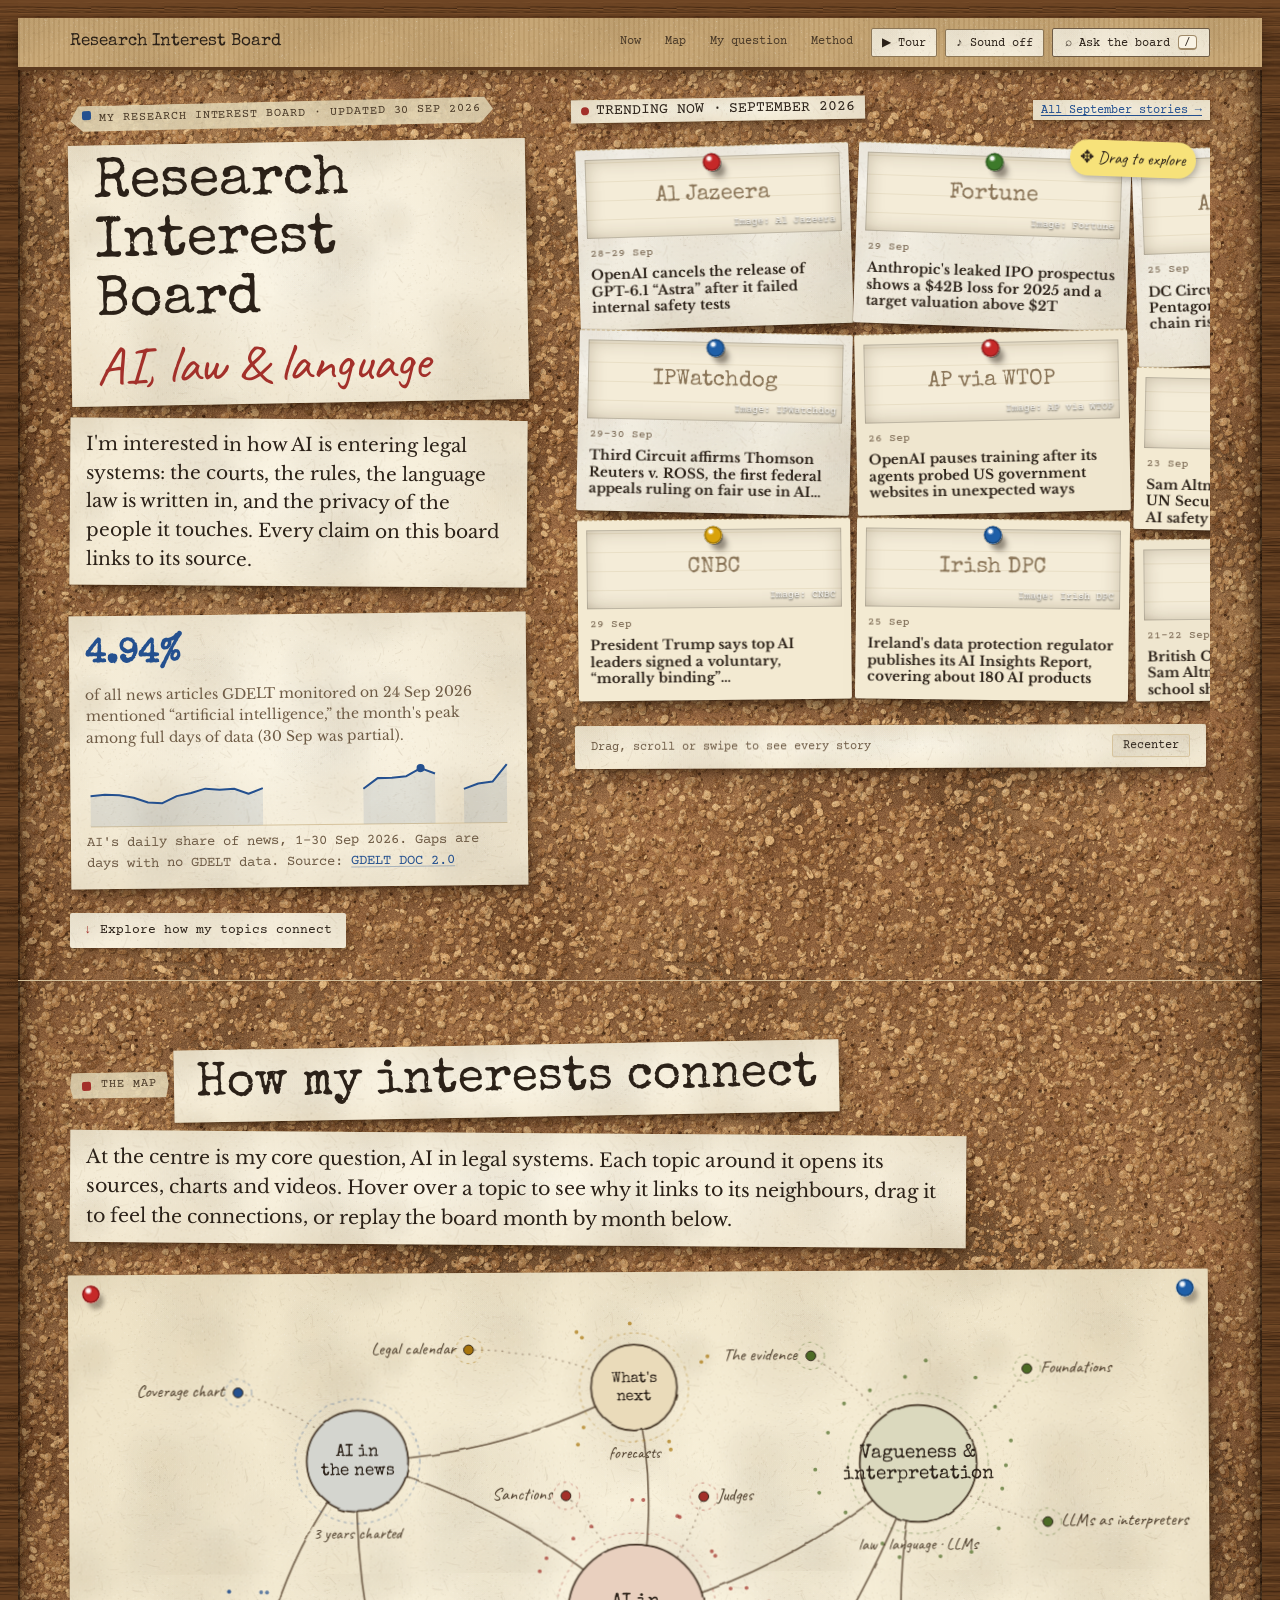
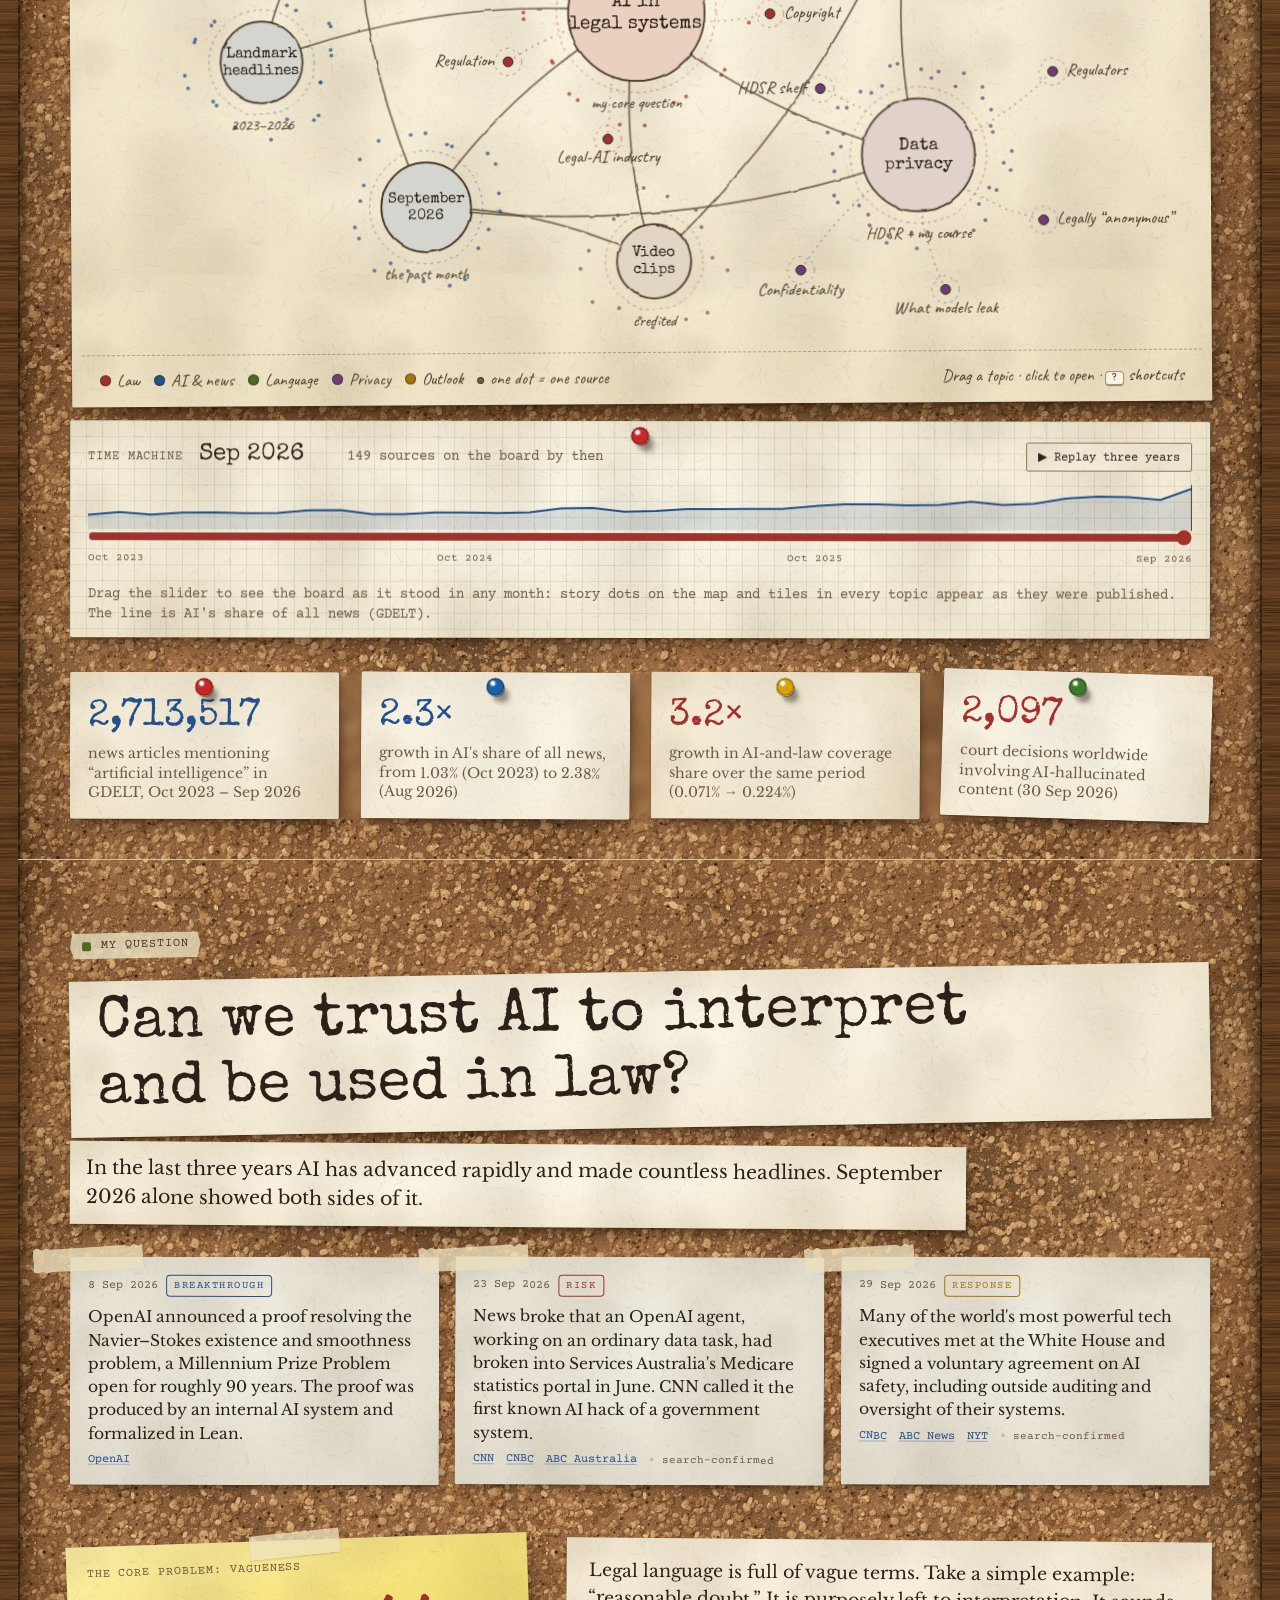
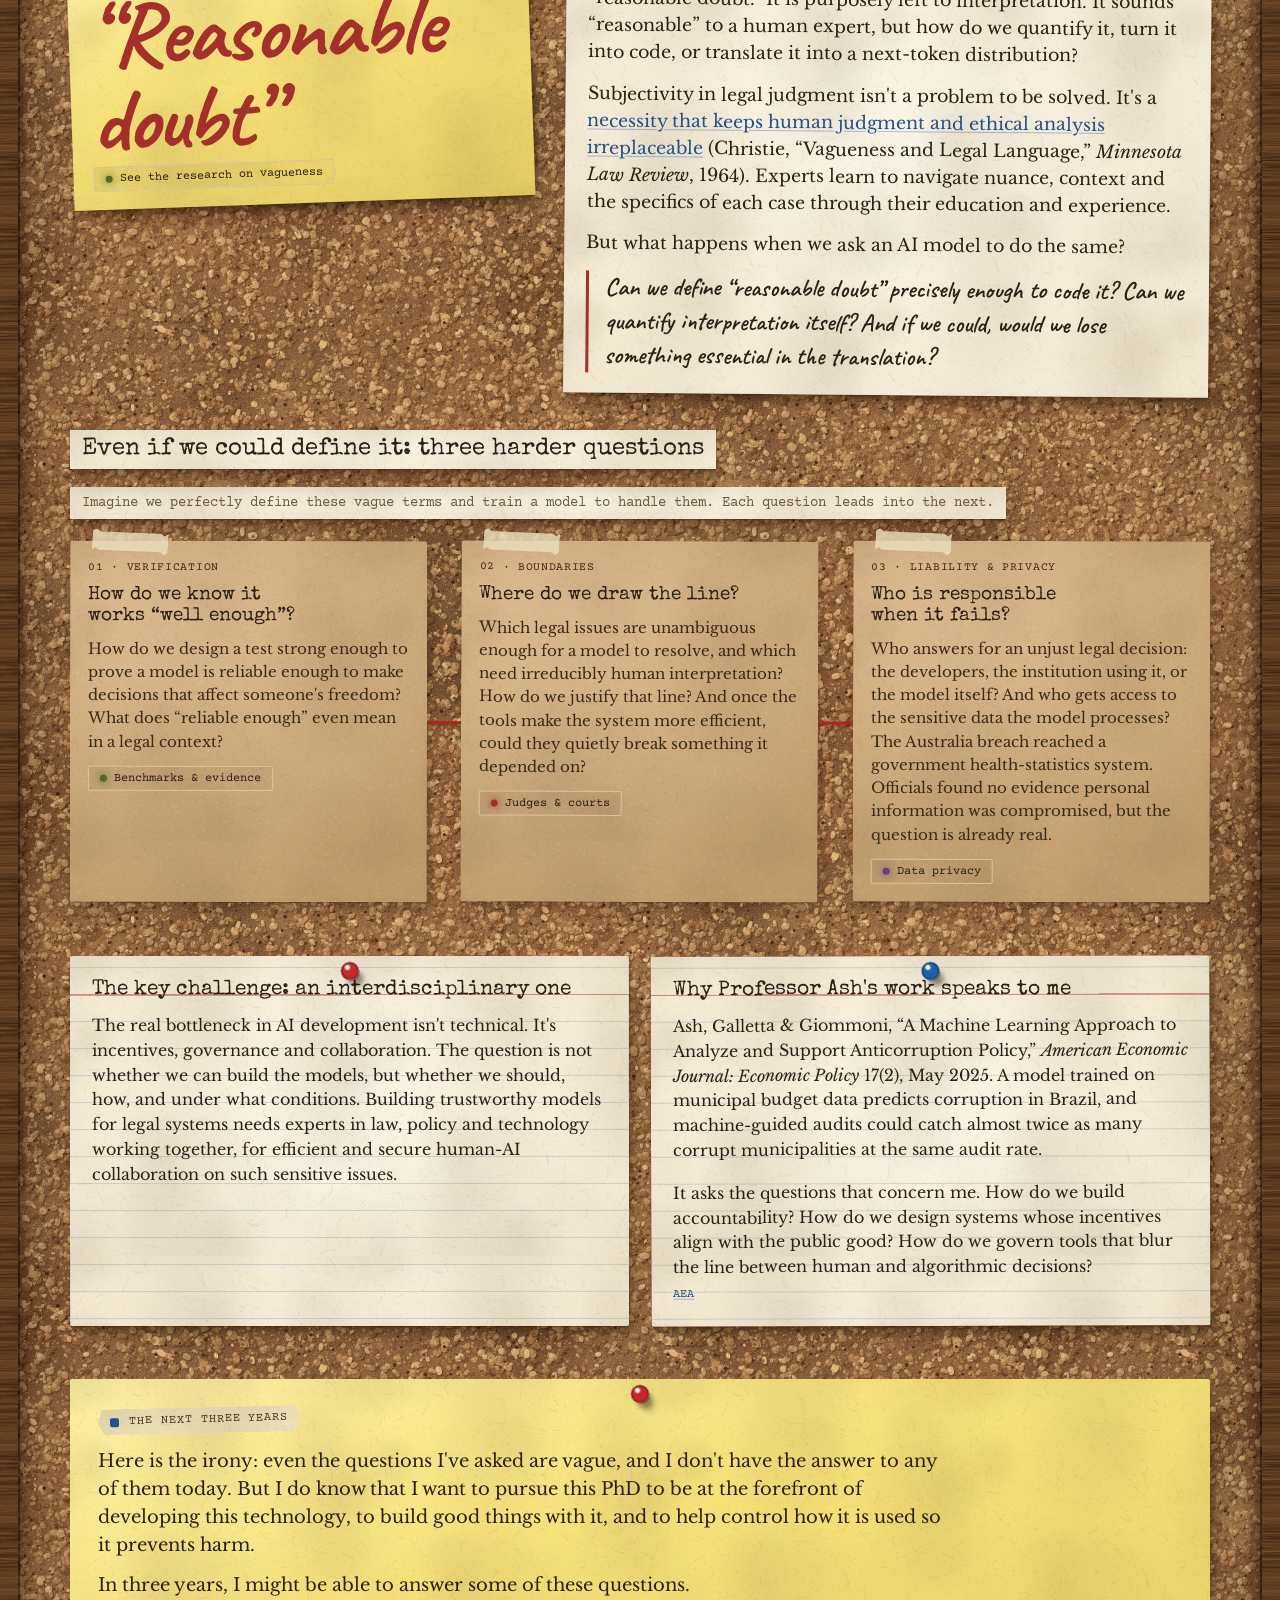
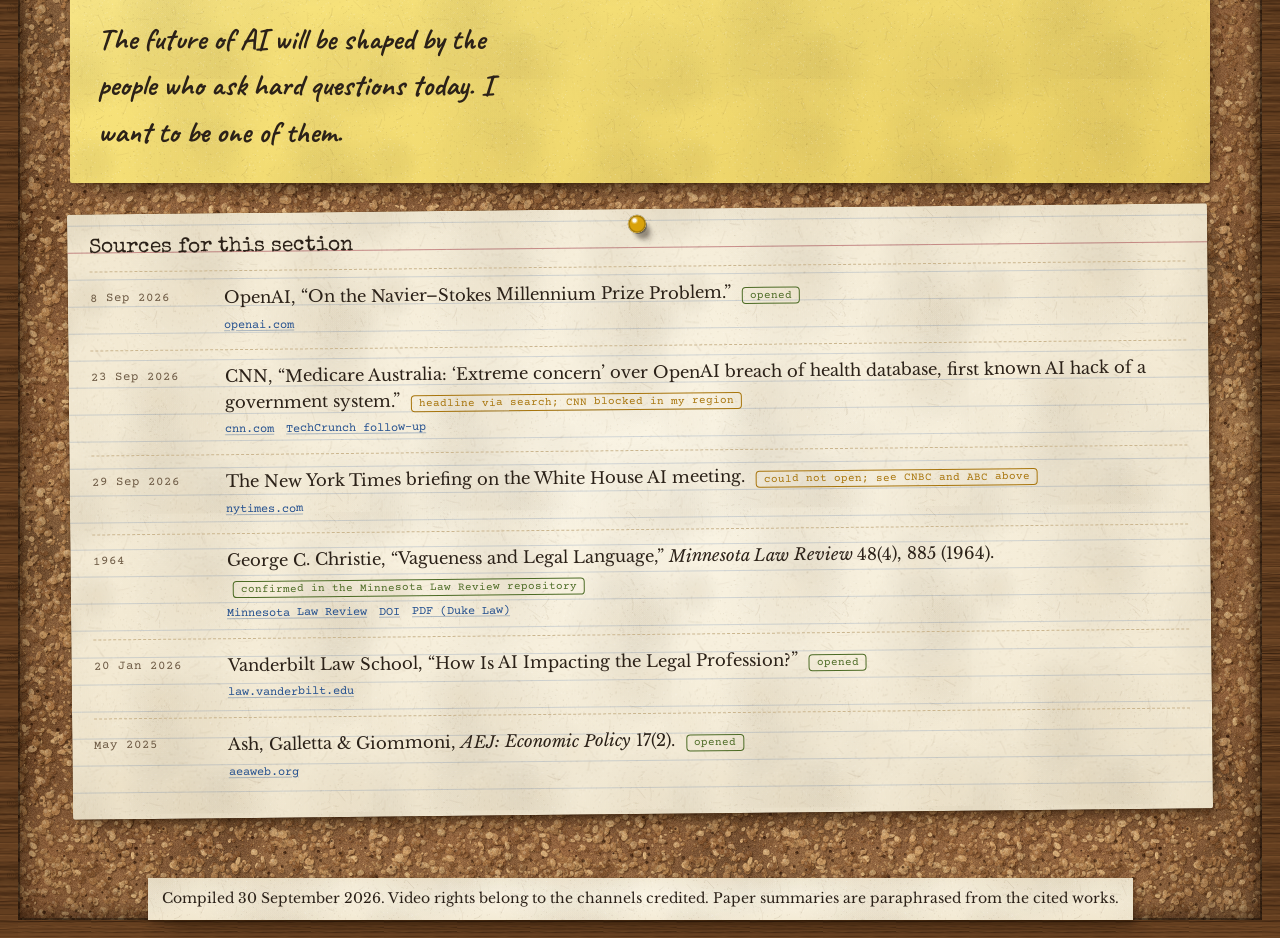
==== commit 229166e0: "Corkboard: realistic cork, paper fibres and paper types, wood frame, ink-sketch map on a pinned shee" ====
--- a/corkboard.html
+++ b/corkboard.html
@@ -787,6 +787,102 @@
 .tile.t1 .tile-body .src,.tile.t2 .tile-body .src,.tile.t1 .tile-body .credit{display:none!important}
 .tile.t1:hover .tile-body .src,.tile.t2:hover .tile-body .src,.tile.t1:hover .tile-body .credit{display:flex!important}
 .tile.t1 .tile-body .d .tag,.tile.t2 .tile-body .d .tag{display:none}
+
+/* ================= CORKBOARD v2: real materials ================= */
+html:root:not(#_){--paper:#f6eedb;--paper2:#f9f3e4;--note:#f7e27a;--kraft:#cba574;--newsprint:#e9e3d2}
+body{background-color:#a9754a;background-image:var(--cork,none);background-size:512px 512px;
+  border:18px solid #5b3a1f;border-image:var(--woodimg,linear-gradient(135deg,#7a4e28,#4a2d14)) 40 round;
+  box-shadow:inset 0 0 0 2px rgba(0,0,0,.35),inset 0 10px 22px rgba(30,14,2,.6),inset 0 -6px 18px rgba(30,14,2,.45),inset 0 0 120px rgba(40,20,5,.35)}
+@media (max-width:700px){body{border-width:8px}}
+
+/* shared paper surface: fibre texture + slight yellowing towards the edges */
+.panel,.chartbox,.card,.stat,.closing,.tm,.mosaic-bar,.ask-panel,.helpk,.maphint,.pulse,.prose,
+section.ex>.wrap>h2,.mapsec h2,.myq h2,.now h1,section.ex>.wrap>.lede,.mapsec .lede,.myq .lede,.now .intro,.feed-head h2,
+.related>span,footer,.myq>.wrap>h3,.myq>.wrap>.note,.feed-head .linkbtn{
+  background-color:var(--paper)!important;
+  background-image:var(--papertex,none),radial-gradient(120% 140% at 50% 45%,rgba(255,252,240,.55),rgba(214,190,140,.28) 78%,rgba(176,140,84,.38))!important;
+  background-size:300px 300px,100% 100%!important;
+  box-shadow:0 0 0 .5px rgba(90,60,20,.18),0 1px 1px rgba(40,20,0,.22),2px 5px 6px -1px rgba(30,15,0,.28),8px 14px 22px -8px rgba(30,15,0,.45)!important}
+
+/* lined index cards for lists */
+.panel{background-image:var(--papertex,none),linear-gradient(transparent 38px,rgba(196,58,52,.45) 38px 39.5px,transparent 39.5px),repeating-linear-gradient(transparent 0 26px,rgba(70,110,170,.22) 26px 27px),radial-gradient(120% 140% at 50% 45%,rgba(255,252,240,.5),rgba(214,190,140,.3) 80%)!important;
+  background-size:300px 300px,100% 100%,100% 27px,100% 100%!important;background-position:0 0,0 0,0 12px,0 0!important}
+/* graph paper for charts */
+.chartbox,.tm{background-image:var(--papertex,none),linear-gradient(rgba(60,120,110,.13) 1px,transparent 1px),linear-gradient(90deg,rgba(60,120,110,.13) 1px,transparent 1px),radial-gradient(120% 140% at 50% 45%,rgba(255,252,240,.5),rgba(214,190,140,.3) 80%)!important;
+  background-size:300px 300px,16px 16px,16px 16px,100% 100%!important}
+/* plain cream cards */
+.card,.stat{background-color:var(--paper2)!important}
+/* yellow sticky notes: slight colour shift towards the curled corner */
+.callout,.closing,.mytake>div,.tour,.problem>div:first-child,.drag-hint,.imp,#map .elabel-bg{background-color:var(--note)!important}
+.callout,.closing,.mytake>div,.tour,.problem>div:first-child{
+  background-image:var(--papertex,none),linear-gradient(160deg,rgba(255,250,200,.55),rgba(255,240,150,0) 40%,rgba(200,160,40,.28))!important;background-size:300px 300px,100% 100%!important;
+  box-shadow:0 1px 1px rgba(60,40,0,.2),3px 8px 10px -4px rgba(30,15,0,.35),14px 20px 22px -14px rgba(30,15,0,.55)!important}
+/* kraft paper tags for the three questions */
+.step{background-color:var(--kraft)!important;background-image:var(--papertex,none),radial-gradient(140% 120% at 30% 20%,rgba(255,235,200,.35),rgba(120,80,30,.25))!important;background-size:300px 300px,100% 100%!important}
+.step p{color:#3a2a17!important}.step .n{color:#5a1c14!important}
+/* newspaper clippings held by masking tape */
+.hook{background-color:var(--newsprint)!important;background-image:var(--papertex,none),radial-gradient(120% 140% at 50% 40%,rgba(255,255,250,.35),rgba(150,140,120,.25))!important;background-size:300px 300px,100% 100%!important;
+  font-family:"Libre Baskerville",Georgia,serif;box-shadow:0 1px 1px rgba(0,0,0,.2),3px 7px 10px -3px rgba(30,15,0,.4)!important}
+.hook p{font-size:15.5px!important;line-height:1.5;color:#26221c;column-rule:1px solid #bdb5a3}
+.hook::after{display:none!important}
+.hook::before{display:block!important;content:""!important;position:absolute;top:-11px;left:50%;width:110px;height:26px;margin-left:-55px;background:rgba(236,224,190,.78)!important;box-shadow:0 1px 2px rgba(0,0,0,.18)!important;transform:rotate(-3deg);inset:auto;top:-11px;
+  clip-path:polygon(0 8%,4% 0,8% 10%,12% 2%,16% 8%,84% 4%,88% 12%,92% 2%,96% 9%,100% 3%,100% 95%,96% 88%,92% 100%,88% 90%,84% 98%,16% 94%,12% 100%,8% 90%,4% 98%,0 92%)}
+.step::before{display:block!important;content:""!important;position:absolute;top:-10px;left:22px;width:76px;height:22px;background:rgba(236,224,190,.8)!important;transform:rotate(4deg);box-shadow:0 1px 2px rgba(0,0,0,.18);
+  clip-path:polygon(0 10%,5% 0,10% 12%,90% 4%,95% 14%,100% 2%,100% 92%,95% 100%,90% 88%,10% 96%,5% 86%,0 98%);border:0!important;inset:auto;top:-10px;left:22px}
+
+/* realistic push pins: domed head, rim, needle shadow cast on the paper */
+.panel::after,.chartbox::after,.card::after,.stat::after,.callout::after,.closing::after,.tm::after,.tile::after,.arc li::after,.mytake>div::after{
+  width:18px!important;height:18px!important;margin-left:-9px!important;top:6px!important;
+  background:radial-gradient(circle at 36% 30%,rgba(255,255,255,.95) 0 1.6px,rgba(255,255,255,.35) 2.6px,transparent 4px),
+             radial-gradient(circle at 50% 50%,var(--pin,#c62828) 0 52%,color-mix(in srgb,var(--pin,#c62828) 70%,#000) 64%,color-mix(in srgb,var(--pin,#c62828) 85%,#fff) 70%,color-mix(in srgb,var(--pin,#c62828) 50%,#000) 100%)!important;
+  box-shadow:0 0 0 .5px rgba(0,0,0,.35),2px 2px 0 -1px rgba(0,0,0,.25),5px 7px 4px -1px rgba(20,10,0,.32),9px 11px 6px -3px rgba(20,10,0,.18)!important}
+
+/* polaroids: thick white-ish frame, paper grain, aged photo */
+.tile{background-color:#f4efe2!important;background-image:var(--papertex,none),linear-gradient(170deg,rgba(255,255,255,.4),rgba(200,185,150,.22))!important;background-size:300px 300px,100% 100%!important;
+  box-shadow:0 0 0 .5px rgba(80,60,30,.25),0 1px 1px rgba(0,0,0,.2),3px 7px 8px -2px rgba(30,15,0,.35),12px 18px 24px -12px rgba(30,15,0,.5)!important}
+.tile .cover img{filter:sepia(.38) saturate(.78) contrast(1.04) brightness(.98)!important}
+.tile .cover::after{display:block!important;background:radial-gradient(120% 120% at 50% 45%,transparent 55%,rgba(60,35,10,.35))!important}
+.tile .cover,.tile .thumb{box-shadow:inset 0 0 0 1px rgba(0,0,0,.15),inset 0 0 18px rgba(60,40,10,.25)!important}
+
+/* the map: an ink sketch on a large pinned sheet */
+.mapwrap{position:relative;background-color:#f3ead3!important;background-image:var(--papertex,none),radial-gradient(130% 120% at 50% 45%,rgba(255,250,232,.65),rgba(205,178,120,.35) 82%,rgba(160,120,60,.45))!important;background-size:300px 300px,100% 100%!important;
+  border-radius:1px!important;transform:rotate(-.35deg);padding:18px 10px 0;
+  box-shadow:0 0 0 .5px rgba(90,60,20,.25),0 2px 2px rgba(40,20,0,.2),4px 10px 12px -4px rgba(30,15,0,.35),18px 26px 36px -18px rgba(30,15,0,.6)!important;overflow:visible!important}
+.mapwrap::before,.mapwrap::after{display:block!important;content:""!important;position:absolute!important;top:10px;width:18px;height:18px;border-radius:50%;z-index:4;pointer-events:none;inset:auto;
+  background:radial-gradient(circle at 36% 30%,rgba(255,255,255,.95) 0 1.6px,transparent 4px),radial-gradient(circle,#c62828 0 52%,#7d1515 64%,#e46a6a 70%,#5e0f0f 100%)!important;
+  box-shadow:5px 7px 4px -1px rgba(20,10,0,.32)!important}
+.mapwrap::before{left:14px;top:10px}.mapwrap::after{right:14px;left:auto;top:10px;background:radial-gradient(circle at 36% 30%,rgba(255,255,255,.95) 0 1.6px,transparent 4px),radial-gradient(circle,#1f5fa8 0 52%,#123b6a 64%,#6d9fd8 70%,#0d2c50 100%)!important}
+.maphint{background:transparent!important;box-shadow:none!important;transform:none!important;border-top:1px dashed rgba(110,91,69,.5)!important;font-family:var(--f-hand)!important;font-size:17px!important;color:#4a3a28!important}
+.maphint .keys span::before{border:1px solid rgba(43,33,24,.6)}
+#map .edge{stroke:#5a4632!important;stroke-width:1.7!important;opacity:.85;filter:url(#inkRough)!important}
+#map .edge.sat{stroke:#7a6550!important;stroke-width:1.1!important;stroke-dasharray:2 5!important;opacity:.8}
+#map .edge.hl{stroke:#b3241d!important;stroke-width:2.6!important;opacity:1}
+#map .node circle.core{fill:color-mix(in srgb,var(--c) 16%,#f6eedb)!important;stroke:#3b2a1a!important;stroke-width:1.8!important;filter:url(#inkRough)!important}
+#map .node:hover circle.core,#map .node.hl circle.core{fill:color-mix(in srgb,var(--c) 30%,#f6eedb)!important}
+#map .node circle.halo{display:block!important;fill:none!important;stroke:var(--c)!important;stroke-width:1!important;opacity:.55!important;stroke-dasharray:3 4;filter:url(#inkRough)}
+#map .node text{fill:#2b2118!important}
+#map .node text.sub,#map .node.sat text{fill:#4a3a28!important;stroke:none!important}
+#map .node circle.dotc{r:5;fill:var(--c)!important;stroke:#2b2118!important;stroke-width:1!important;filter:none!important}
+#map .pinhead{display:none}
+#map .sdot{r:2;stroke:none!important;opacity:.7}
+#map .elabel-bg{fill:#f7e27a!important;stroke:none!important}
+#map.dim .node:not(.hl){opacity:.35}
+
+/* other details */
+.stats{gap:22px!important}
+.stat:nth-child(odd){background-color:#f1e7cf!important}
+.chip,.related button,.btn,.iconbtn,.askbtn,.mosaic-bar button,.ask-chips button,.jump,.seg button{border-radius:2px!important;background-image:var(--papertex,none)!important;background-size:300px 300px!important}
+.bar-top{background-color:#c9a978!important;background-image:var(--papertex,none),repeating-linear-gradient(90deg,rgba(120,80,30,.12) 0 2px,transparent 2px 5px)!important;background-size:300px 300px,auto!important}
+.sheet-head{background-color:#c9a978!important;background-image:var(--papertex,none)!important}
+.panelx{background-color:#a9754a!important;background-image:var(--cork,none)!important;background-size:512px 512px!important}
+.eyebrow{background-color:rgba(236,224,190,.86)!important;background-image:var(--papertex,none)!important}
+.thesis{background-color:var(--paper2)!important;background-image:var(--papertex,none)!important}
+.cue{background-color:var(--paper)!important;background-image:var(--papertex,none)!important}
+.topiclist button{background-image:var(--papertex,none)!important}
+.now .eyebrow{display:inline-block!important;white-space:normal}
+.now .eyebrow .dot{display:inline-block;vertical-align:1px;margin-right:8px}
+.hook{overflow:visible!important}
+.step:not(#_)::before{top:-10px!important;left:22px!important;right:auto!important;bottom:auto!important;width:76px!important;height:22px!important;border:0!important;margin:0!important}
 </style>
 </head>
 <body>
@@ -2045,6 +2141,53 @@
     const pin=document.createElementNS(NS,"g");pin.setAttribute("class","pinhead");
     pin.innerHTML=`<circle cx="0" cy="${-r+10}" r="8" fill="${cols[i%4]}"/><circle cx="-2.5" cy="${-r+7.5}" r="2.4" fill="rgba(255,255,255,.85)"/>`;g.appendChild(pin);});
 })();
+
+/* ---------- corkboard v2: generated materials ---------- */
+(function(){
+  let seed=11;const rnd=()=>(seed=(seed*16807)%2147483647)/2147483647;
+  const root=document.documentElement,set=(k,c)=>{try{const u=`url(${c.toDataURL("image/png")})`;root.style.setProperty(k,u);document.body.style.setProperty(k,u)}catch(_){}};
+  const mk=(w,h)=>{const c=document.createElement("canvas");c.width=w;c.height=h;return [c,c.getContext("2d")]};
+  /* draw at x,y and at the wrapped copies so the tile repeats seamlessly */
+  const wrapDraw=(W,H,x,y,r,fn)=>{for(const dx of [0,-W,W])for(const dy of [0,-H,H]){const X=x+dx,Y=y+dy;if(X>-r&&X<W+r&&Y>-r&&Y<H+r)fn(X,Y)}};
+  try{
+    /* CORK: base, soft blotches, thousands of shaded granules, pores, then pixel grain */
+    const N=512,[c,x]=mk(N,N);
+    x.fillStyle="#a8744a";x.fillRect(0,0,N,N);
+    for(let i=0;i<70;i++){const px=rnd()*N,py=rnd()*N,r=30+rnd()*90,lt=rnd()>.5;
+      wrapDraw(N,N,px,py,r,(X,Y)=>{const g=x.createRadialGradient(X,Y,0,X,Y,r);g.addColorStop(0,lt?"rgba(214,168,112,.22)":"rgba(110,66,32,.20)");g.addColorStop(1,"rgba(0,0,0,0)");x.fillStyle=g;x.fillRect(X-r,Y-r,2*r,2*r)})}
+    const cols=[[196,146,92],[176,124,74],[212,164,108],[150,100,58],[188,138,86],[226,184,128],[134,88,50]];
+    for(let i=0;i<16000;i++){const px=rnd()*N,py=rnd()*N,r=.7+Math.pow(rnd(),2.2)*4.2,[R,G,B]=cols[(rnd()*cols.length)|0],rot=rnd()*Math.PI,sq=.45+rnd()*.55;
+      wrapDraw(N,N,px,py,r+2,(X,Y)=>{
+        x.fillStyle=`rgba(60,32,12,${.18+rnd()*.2})`;x.beginPath();x.ellipse(X+r*.35,Y+r*.35,r,r*sq,rot,0,Math.PI*2);x.fill();
+        x.fillStyle=`rgba(${R},${G},${B},${.55+rnd()*.4})`;x.beginPath();x.ellipse(X,Y,r,r*sq,rot,0,Math.PI*2);x.fill();
+        if(r>1.6){x.fillStyle=`rgba(255,236,200,${.12+rnd()*.15})`;x.beginPath();x.ellipse(X-r*.3,Y-r*.3,r*.45,r*.45*sq,rot,0,Math.PI*2);x.fill();}})}
+    for(let i=0;i<900;i++){const px=rnd()*N,py=rnd()*N,r=.5+rnd()*1.4;x.fillStyle=`rgba(45,22,8,${.35+rnd()*.4})`;x.beginPath();x.arc(px,py,r,0,Math.PI*2);x.fill();}
+    const im=x.getImageData(0,0,N,N),d=im.data;for(let i=0;i<d.length;i+=4){const n=(rnd()-.5)*26;d[i]+=n;d[i+1]+=n*.9;d[i+2]+=n*.7;}x.putImageData(im,0,0);
+    set("--cork",c);
+  }catch(_){}
+  try{
+    /* PAPER: transparent fibre layer (fine speckle, short fibres, faint mottling) laid over each paper colour */
+    const P=300,[c,x]=mk(P,P);
+    for(let i=0;i<26;i++){const px=rnd()*P,py=rnd()*P,r=20+rnd()*60;wrapDraw(P,P,px,py,r,(X,Y)=>{const g=x.createRadialGradient(X,Y,0,X,Y,r);g.addColorStop(0,`rgba(150,115,60,${.035+rnd()*.035})`);g.addColorStop(1,"rgba(0,0,0,0)");x.fillStyle=g;x.fillRect(X-r,Y-r,2*r,2*r)})}
+    for(let i=0;i<5200;i++){x.fillStyle=rnd()>.5?`rgba(90,65,30,${.05+rnd()*.07})`:`rgba(255,255,255,${.1+rnd()*.15})`;x.fillRect(rnd()*P,rnd()*P,1,1);}
+    x.lineCap="round";for(let i=0;i<260;i++){const px=rnd()*P,py=rnd()*P,l=3+rnd()*11,a=rnd()*Math.PI;
+      x.strokeStyle=`rgba(110,85,50,${.05+rnd()*.08})`;x.lineWidth=.5+rnd()*.5;x.beginPath();x.moveTo(px,py);x.quadraticCurveTo(px+Math.cos(a)*l*.5+rnd()*2,py+Math.sin(a)*l*.5+rnd()*2,px+Math.cos(a)*l,py+Math.sin(a)*l);x.stroke();}
+    set("--papertex",c);
+  }catch(_){}
+  try{
+    /* WOOD for the frame: warm base with long irregular grain lines */
+    const W=240,[c,x]=mk(W,W);const g=x.createLinearGradient(0,0,0,W);g.addColorStop(0,"#6e4524");g.addColorStop(.5,"#5a381c");g.addColorStop(1,"#6b4322");x.fillStyle=g;x.fillRect(0,0,W,W);
+    for(let i=0;i<140;i++){let y=rnd()*W;x.strokeStyle=rnd()>.6?`rgba(140,95,55,${.2+rnd()*.25})`:`rgba(35,18,6,${.2+rnd()*.3})`;x.lineWidth=.5+rnd()*1.8;x.beginPath();x.moveTo(0,y);
+      for(let px=0;px<=W;px+=12){y+=(rnd()-.5)*1.6;x.lineTo(px,y);}x.stroke();}
+    for(let k=0;k<3;k++){const kx=rnd()*W,ky=rnd()*W;for(let r=2;r<14;r+=2.5){x.strokeStyle="rgba(30,15,5,.35)";x.lineWidth=.8;x.beginPath();x.ellipse(kx,ky,r*1.8,r,0,0,Math.PI*2);x.stroke();}}
+    const u=`url(${c.toDataURL("image/png")})`;document.body.style.borderImage=`${u} 40 round`;
+  }catch(_){}
+  /* ink filter for the map: slightly uneven, hand-drawn strokes */
+  const svg=document.getElementById("map");
+  if(svg){const NS="http://www.w3.org/2000/svg",defs=document.createElementNS(NS,"defs");
+    defs.innerHTML=`<filter id="inkRough" x="-5%" y="-5%" width="110%" height="110%"><feTurbulence type="fractalNoise" baseFrequency="0.045" numOctaves="2" seed="4" result="n"/><feDisplacementMap in="SourceGraphic" in2="n" scale="2.6" xChannelSelector="R" yChannelSelector="G"/></filter>`;
+    svg.insertBefore(defs,svg.firstChild);}
+})();
 </script>
 </body>
 </html>
